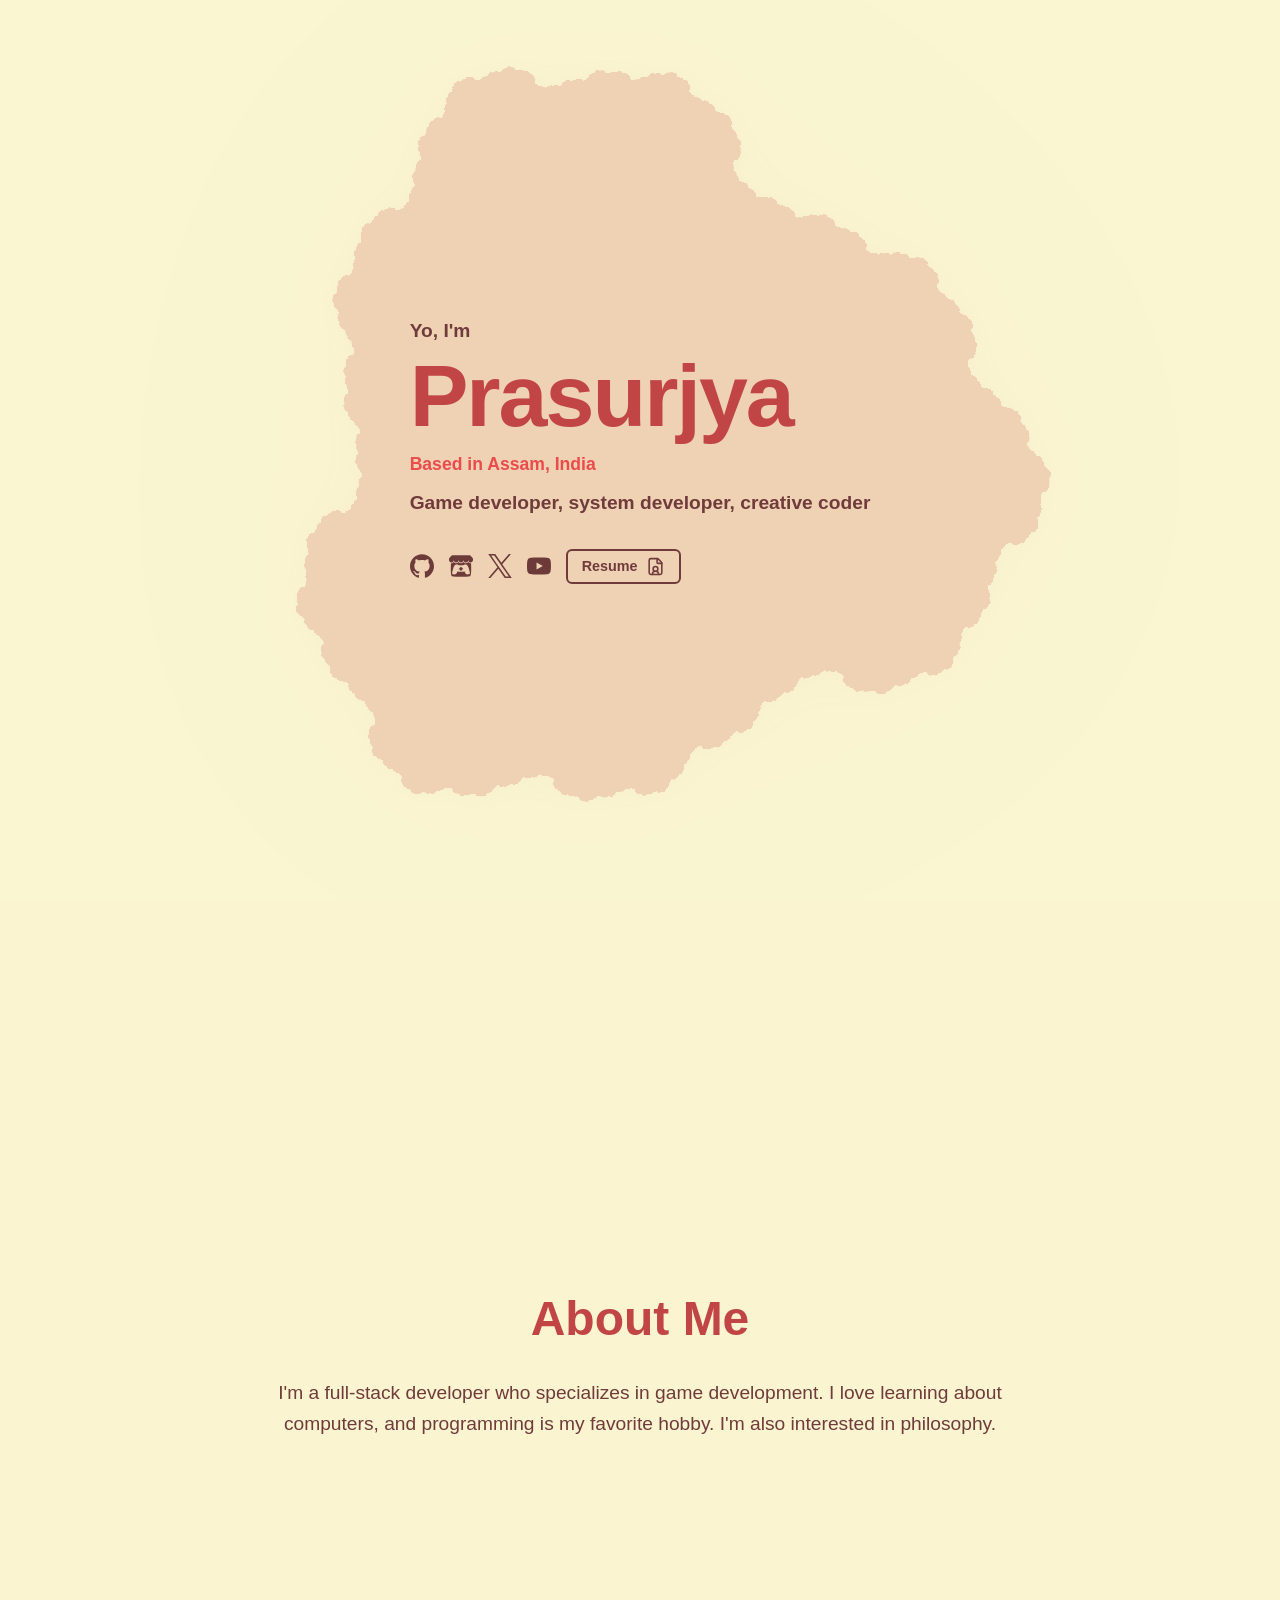
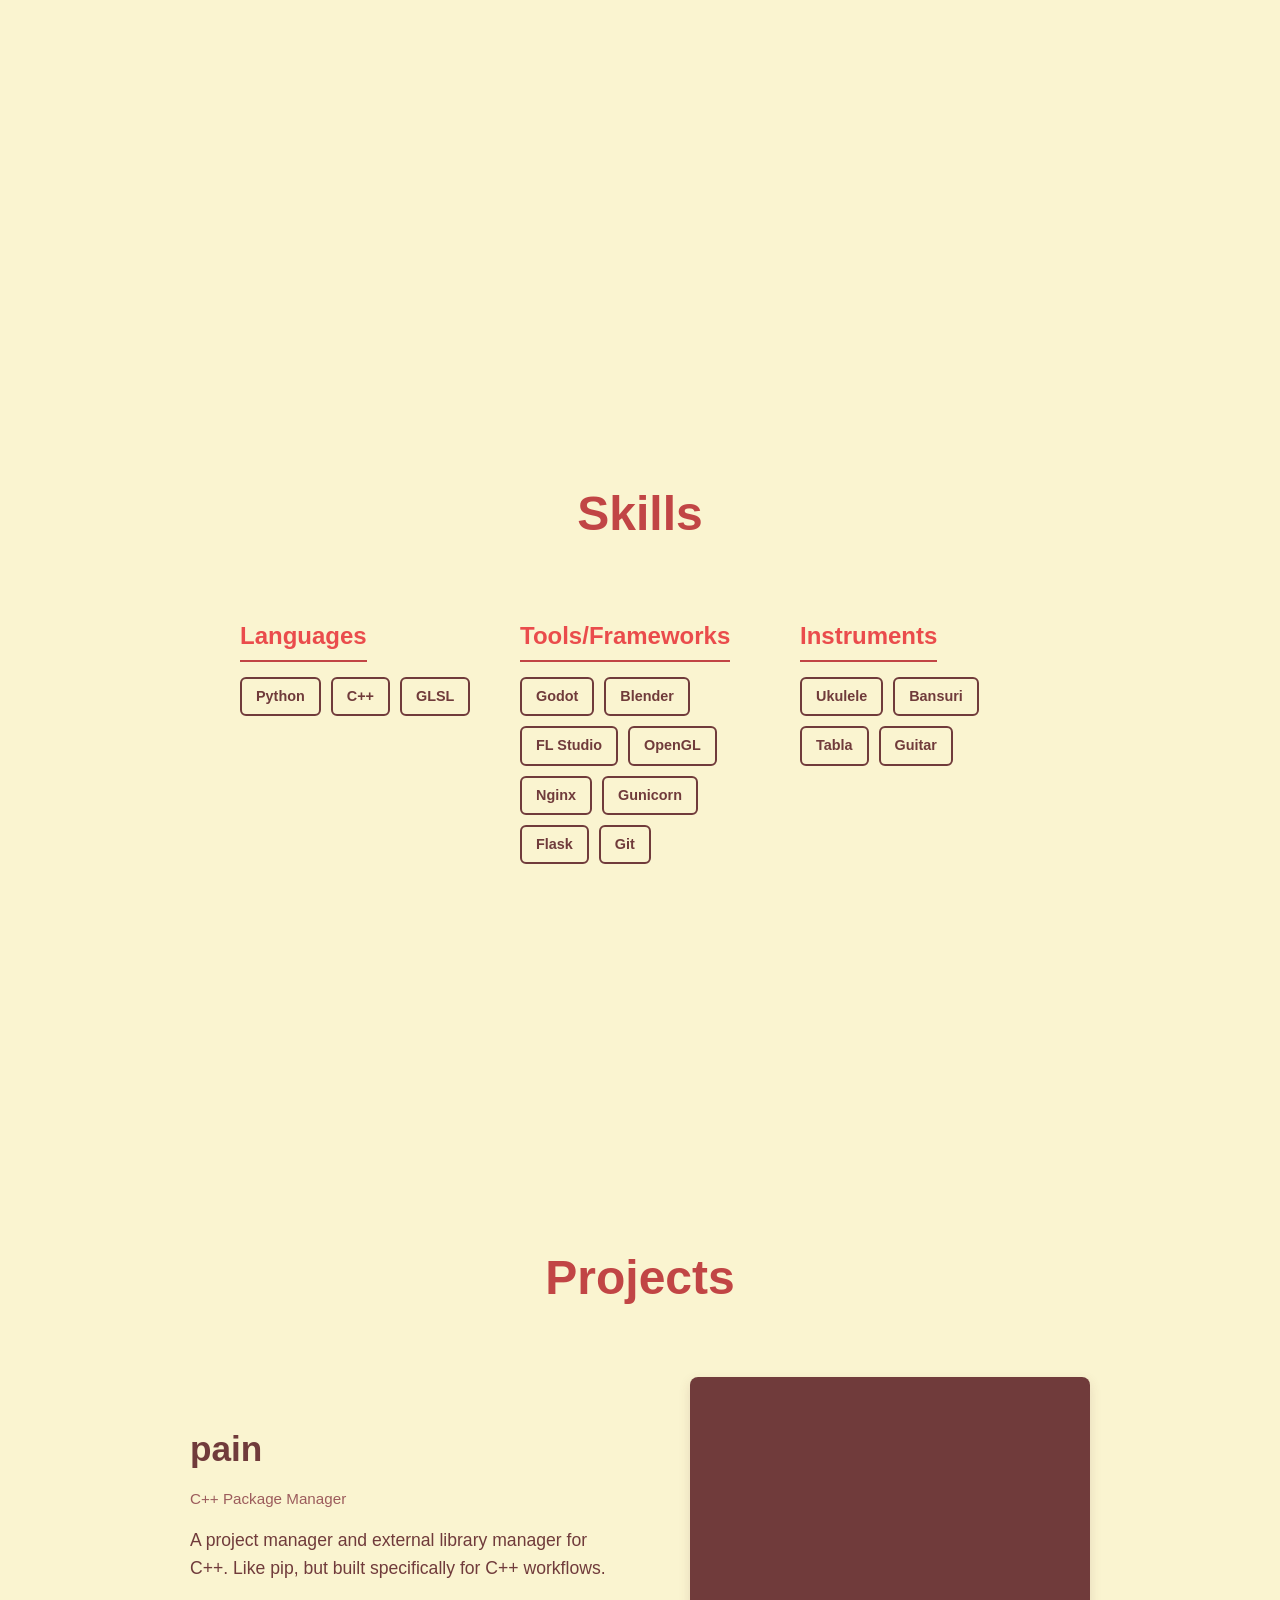
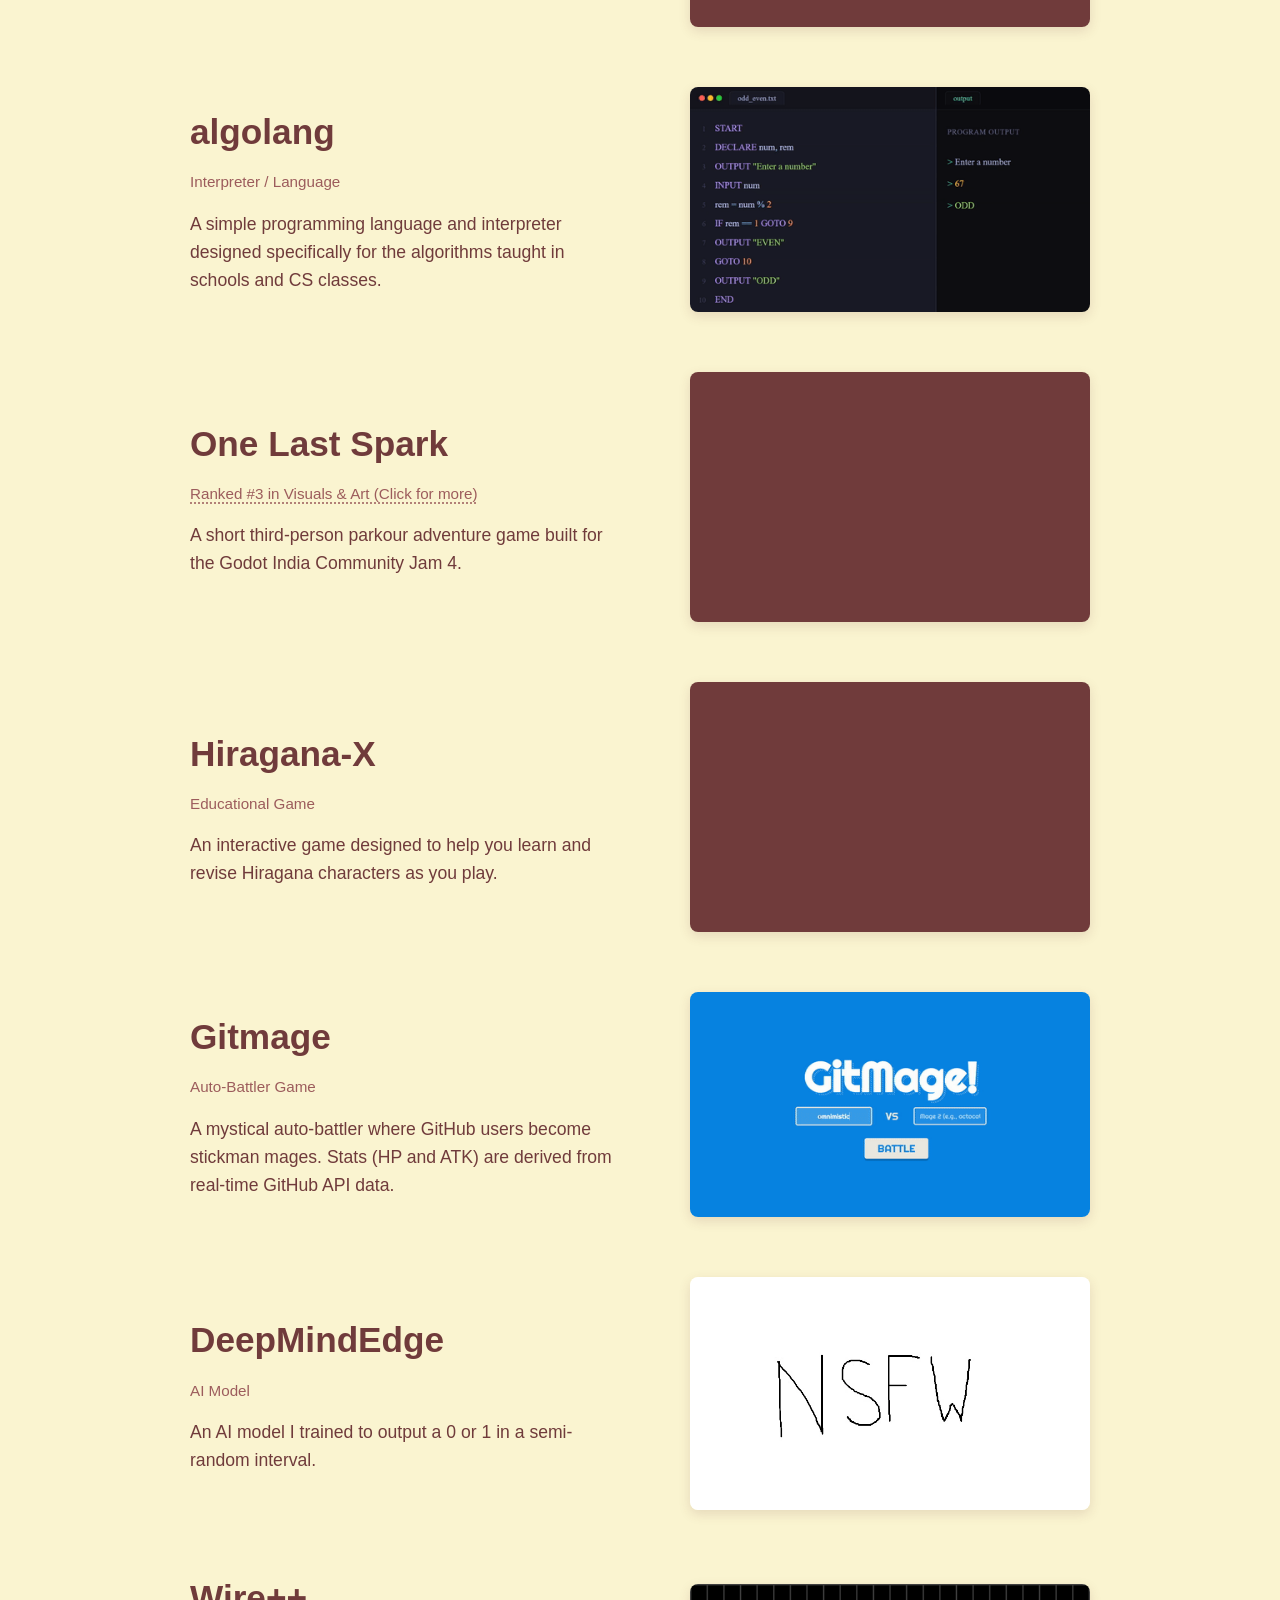
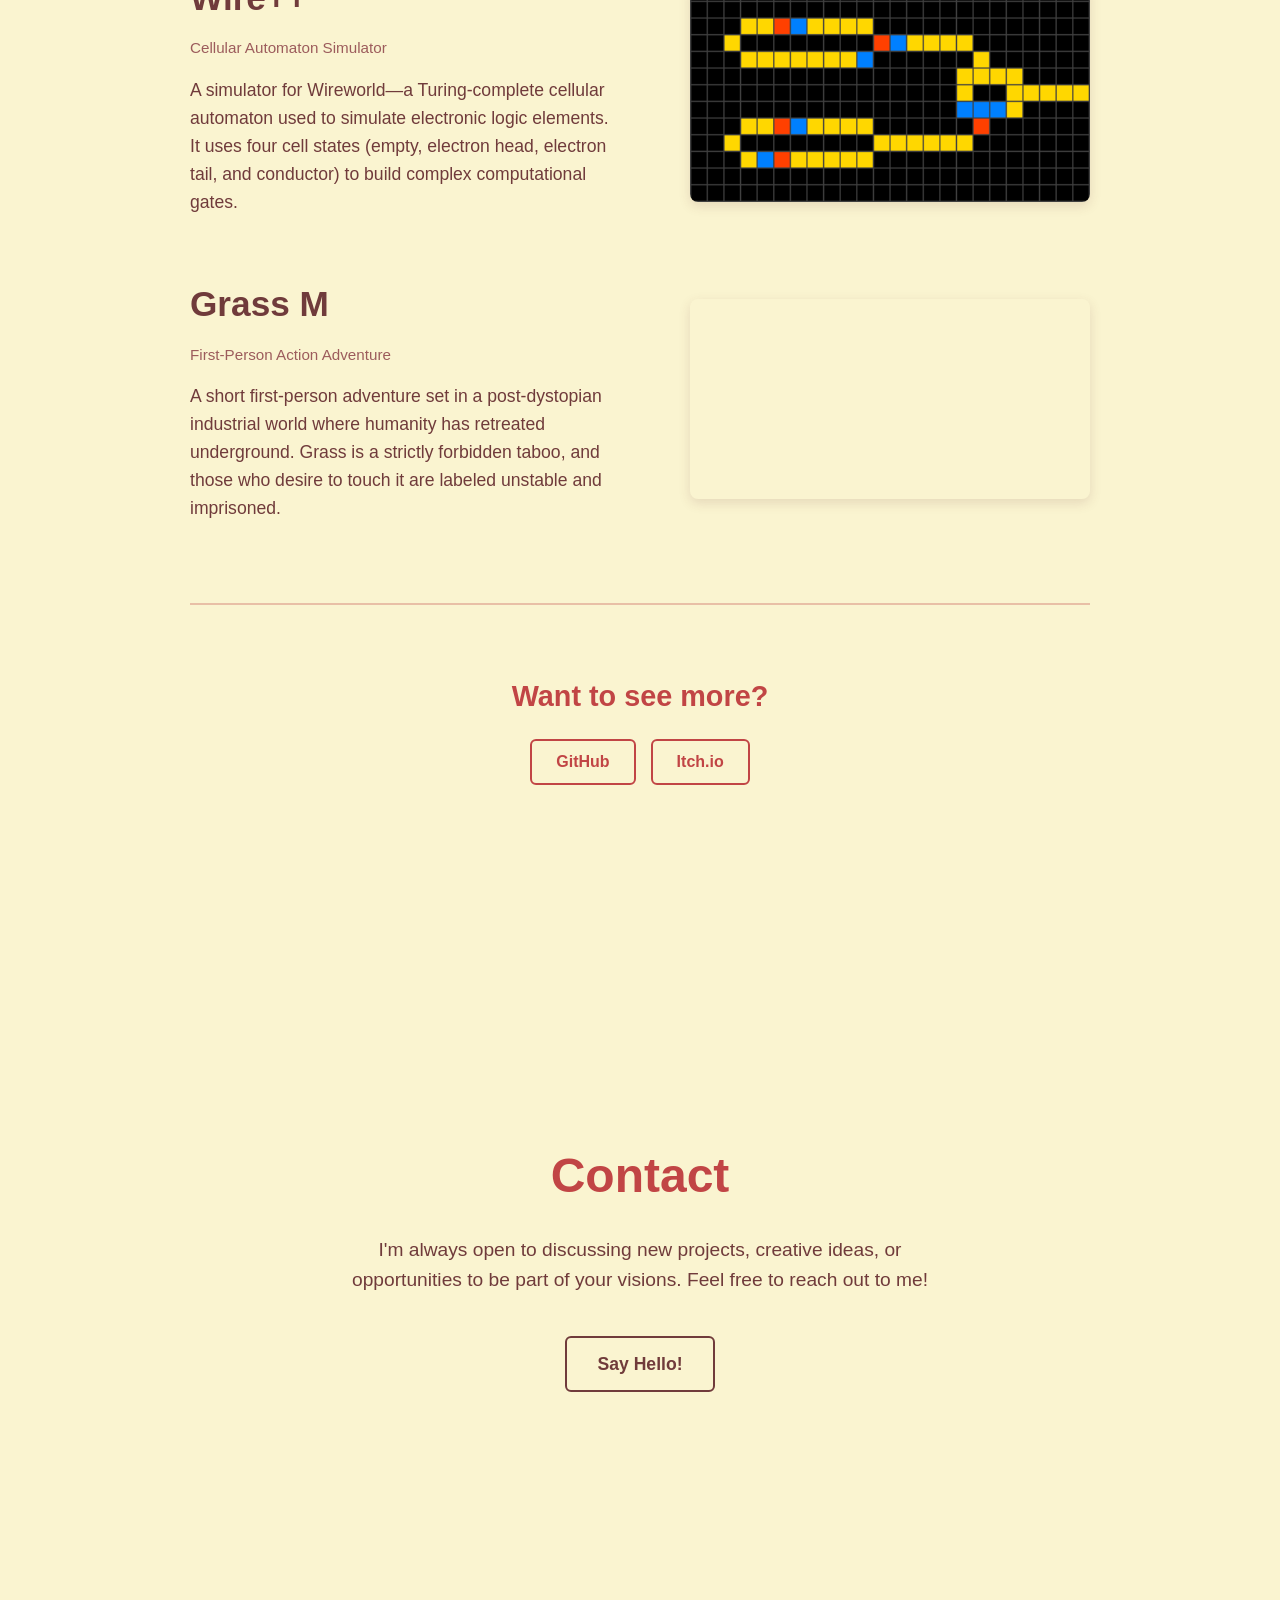
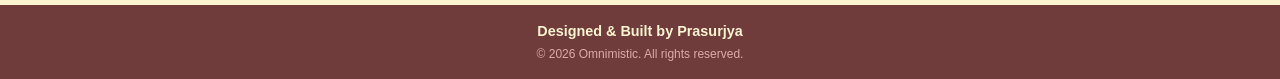
==== index.html @ 26293e4c "improved ui, brownian motion, more projects" ====
<!DOCTYPE html>
<html lang="en">
<head>
    <title>Omnimistic</title>
    <meta charset="UTF-8">
    <meta name="viewport" content="width=device-width, initial-scale=1.0">
    <meta name="description" content="Prasurjya's portfolio.">
    <link rel="icon" type="image/png" href="./assets/icons/favicon.png">
    <link rel="stylesheet" href="styles.css">
    
    <script src="script.js" defer></script>
    <script src="Julia_set.js" defer></script>
    <script src="brownian_motion.js" defer></script>
</head>
<body>
    <canvas id="fractal-canvas"></canvas>
    <canvas id="brownian-canvas"></canvas>

    <nav id="navbar">
        <ul>
            <li><a href="#about">About Me</a></li>
            <li><a href="#skills">Skills</a></li>
            <li><a href="#projects">Projects</a></li>
            <li><a href="#contact">Contact</a></li>
        </ul>
    </nav>

    <div class="hero" id="hero">
        <div class="hero-content">
            <span class="greeting">Yo, I'm</span>
            <h1>Prasurjya</h1>
            <p class="location">Based in Assam, India</p>
            <p class="subtitle">Game developer, system developer, creative coder</p>
            
            <div id="social">
                <a target="_blank" href="https://github.com/omnimistic" class="social-icon-link"><img alt="github profile" src="./assets/icons/github.svg"/></a>
                <a target="_blank" href="https://omnimistic.itch.io" class="social-icon-link"><img alt="itch.io profile" src="./assets/icons/itchdotio.svg"/></a>
                <a target="_blank" href="https://x.com/omnimistic" class="social-icon-link"><img alt="x profile" src="./assets/icons/x.svg"/></a>
                <a target="_blank" href="https://www.youtube.com/@Omnimistic" class="social-icon-link"><img alt="youtube channel" src="./assets/icons/youtube.svg"/></a>
                
                <a target="_blank" href="./assets/Prasurjya_Resume.pdf" class="resume-btn">
                    <span>Resume</span>
                    <span class="resume-icon"></span>
                </a>
            </div>
        </div>
    </div>

    <section id="about">
        <div class="about-content">
            <h2>About Me</h2>
            <p>I'm a full-stack developer who specializes in game development. I love learning about computers, and programming is my favorite hobby. I'm also interested in philosophy.</p>
        </div>
    </section>

    <section id="skills">
        <div class="skills-content">
            <h2>Skills</h2>
            <div class="skills-grid">
                
                <div class="skill-category">
                    <h3>Languages</h3>
                    <ul class="skill-list">
                        <li>Python</li>
                        <li>C++</li>
                        <li>GLSL</li>
                    </ul>
                </div>

                <div class="skill-category">
                    <h3>Tools/Frameworks</h3>
                    <ul class="skill-list">
                        <li>Godot</li>
                        <li>Blender</li>
                        <li>FL Studio</li>
                        <li>OpenGL</li>
                        <li>Nginx</li>
                        <li>Gunicorn</li>
                        <li>Flask</li>
                        <li>Git</li>
                    </ul>
                </div>

                <div class="skill-category">
                    <h3>Instruments</h3>
                    <ul class="skill-list">
                        <li>Ukulele</li>
                        <li>Bansuri</li>
                        <li>Tabla</li>
                        <li>Guitar</li>
                    </ul>
                </div>

            </div>
        </div>
    </section>

    <section id="projects">
        <div class="projects-content">
            <h2>Projects</h2>

            <div class="project-card">
                <div class="project-info">
                    <h3><a href="https://github.com/omnimistic/pain/" target="_blank">pain</a></h3>
                    <p class="project-tag">C++ Package Manager</p>
                    <p class="project-desc">A project manager and external library manager for C++. Like pip, but built specifically for C++ workflows.</p>
                </div>
                <div class="project-image">
                    <a href="https://github.com/omnimistic/pain/" target="_blank">
                        <img src="./assets/projects/pain.gif" alt="pain project thumbnail" onerror="this.src='data:image/svg+xml;charset=UTF-8,%3Csvg xmlns=%22http://www.w3.org/2000/svg%22 width=%22400%22 height=%22250%22 style=%22background:%23703B3B;border-radius:8px;%22%3E%3C/svg%3E'"/>
                    </a>
                </div>
            </div>

            <div class="project-card">
                <div class="project-info">
                    <h3><a href="https://github.com/omnimistic/algo-lang" target="_blank">algolang</a></h3>
                    <p class="project-tag">Interpreter / Language</p>
                    <p class="project-desc">A simple programming language and interpreter designed specifically for the algorithms taught in schools and CS classes.</p>
                </div>
                <div class="project-image">
                    <a href="https://github.com/omnimistic/algo-lang" target="_blank">
                        <img src="./assets/projects/algolang.gif" alt="algolang project thumbnail" onerror="this.src='data:image/svg+xml;charset=UTF-8,%3Csvg xmlns=%22http://www.w3.org/2000/svg%22 width=%22400%22 height=%22250%22 style=%22background:%23703B3B;border-radius:8px;%22%3E%3C/svg%3E'"/>
                    </a>
                </div>
            </div>

            <div class="project-card">
                <div class="project-info">
                    <h3><a href="https://omnimistic.itch.io/one-last-spark" target="_blank">One Last Spark</a></h3>
                    <p class="project-tag interactive-stat" id="spark-stat" data-short="Ranked #3 in Visuals & Art (Click for more)" data-full="Visuals & Art #3 | Audio #4 | Theme #4 | Gameplay #7">Ranked #3 in Visuals & Art (Click for more)</p>
                    <p class="project-desc">A short third-person parkour adventure game built for the Godot India Community Jam 4.</p>
                </div>
                <div class="project-image">
                    <a href="https://omnimistic.itch.io/one-last-spark" target="_blank">
                        <img src="./assets/projects/spark.gif" alt="One Last Spark thumbnail" onerror="this.src='data:image/svg+xml;charset=UTF-8,%3Csvg xmlns=%22http://www.w3.org/2000/svg%22 width=%22400%22 height=%22250%22 style=%22background:%23703B3B;border-radius:8px;%22%3E%3C/svg%3E'"/>
                    </a>
                </div>
            </div>

            <div class="project-card">
                <div class="project-info">
                    <h3><a href="https://omnimistic.itch.io/zarx-hiragana" target="_blank">Hiragana-X</a></h3>
                    <p class="project-tag">Educational Game</p>
                    <p class="project-desc">An interactive game designed to help you learn and revise Hiragana characters as you play.</p>
                </div>
                <div class="project-image">
                    <a href="https://omnimistic.itch.io/zarx-hiragana" target="_blank">
                        <img src="./assets/projects/hiragana-x.gif" alt="Hiragana-X thumbnail" onerror="this.src='data:image/svg+xml;charset=UTF-8,%3Csvg xmlns=%22http://www.w3.org/2000/svg%22 width=%22400%22 height=%22250%22 style=%22background:%23703B3B;border-radius:8px;%22%3E%3C/svg%3E'"/>
                    </a>
                </div>
            </div>

            <div class="project-card">
                <div class="project-info">
                    <h3><a href="https://github.com/omnimistic/gitmage" target="_blank">Gitmage</a></h3>
                    <p class="project-tag">Auto-Battler Game</p>
                    <p class="project-desc">A mystical auto-battler where GitHub users become stickman mages. Stats (HP and ATK) are derived from real-time GitHub API data.</p>
                </div>
                <div class="project-image">
                    <a href="https://github.com/omnimistic/gitmage" target="_blank">
                        <img src="./assets/projects/gitmage.gif" alt="Gitmage thumbnail" onerror="this.src='data:image/svg+xml;charset=UTF-8,%3Csvg xmlns=%22http://www.w3.org/2000/svg%22 width=%22400%22 height=%22250%22 style=%22background:%23703B3B;border-radius:8px;%22%3E%3C/svg%3E'"/>
                    </a>
                </div>
            </div>

            <div class="project-card">
                <div class="project-info">
                    <h3><a href="#" target="_blank">DeepMindEdge</a></h3>
                    <p class="project-tag">AI Model</p>
                    <p class="project-desc">An AI model I trained to output a 0 or 1 in a semi-random interval.</p>
                </div>
                <div class="project-image">
                    <a href="#" target="_blank">
                        <img src="./assets/projects/warn.webp" alt="nsfw warning thumbnail" onerror="this.src='data:image/svg+xml;charset=UTF-8,%3Csvg xmlns=%22http://www.w3.org/2000/svg%22 width=%22400%22 height=%22250%22 style=%22background:%23703B3B;border-radius:8px;%22%3E%3C/svg%3E'"/>
                    </a>
                </div>
            </div>

            <div class="project-card">
                <div class="project-info">
                    <h3><a href="#" target="_blank">Wire++</a></h3>
                    <p class="project-tag">Cellular Automaton Simulator</p>
                    <p class="project-desc">A simulator for Wireworld—a Turing-complete cellular automaton used to simulate electronic logic elements. It uses four cell states (empty, electron head, electron tail, and conductor) to build complex computational gates.</p>
                </div>
                <div class="project-image">
                    <a href="#" target="_blank">
                        <img src="./assets/projects/wirepp.gif" alt="wire++ thumbnail" onerror="this.src='data:image/svg+xml;charset=UTF-8,%3Csvg xmlns=%22http://www.w3.org/2000/svg%22 width=%22400%22 height=%22250%22 style=%22background:%23703B3B;border-radius:8px;%22%3E%3C/svg%3E'"/>
                    </a>
                </div>
            </div>

            <div class="project-card">
                <div class="project-info">
                    <h3><a href="#" target="_blank">Grass M</a></h3>
                    <p class="project-tag">First-Person Action Adventure</p>
                    <p class="project-desc">A short first-person adventure set in a post-dystopian industrial world where humanity has retreated underground. Grass is a strictly forbidden taboo, and those who desire to touch it are labeled unstable and imprisoned.</p>
                </div>
            <div class="project-image">
                <a href="#" target="_blank">
                    <video autoplay loop muted playsinline title="Grass M thumbnail">
                        <source src="./assets/projects/grassm.mp4" type="video/mp4">
                    </video>
                </a>
            </div>
            </div>

            <div class="see-more">
                <h3>Want to see more?</h3>
                <div class="see-more-links">
                    <a href="https://github.com/omnimistic" target="_blank" class="see-more-btn">GitHub</a>
                    <a href="https://omnimistic.itch.io" target="_blank" class="see-more-btn">Itch.io</a>
                </div>
            </div>

        </div>
    </section>

    <section id="contact">
        <div class="contact-content">
            <h2>Contact</h2>
            <p>I'm always open to discussing new projects, creative ideas, or opportunities to be part of your visions. Feel free to reach out to me!</p>
            <a href="mailto:omnimistix@gmail.com" class="contact-btn">Say Hello!</a>
        </div>
    </section>

    <footer>
        <div class="footer-content">
            <p>Designed & Built by Prasurjya</p>
            <p class="copyright">&copy; 2026 Omnimistic. All rights reserved.</p>
        </div>
    </footer>
</body>
</html>
---- styles.css ----
html {
    scroll-behavior: smooth;
    scroll-padding-top: 80px; 
    background-color: #FAF4D0; 
}

body { 
    background-color: transparent; 
    color: #703B3B; 
    font-family: sans-serif; 
    line-height: 1.6;
    margin: 0;
    padding: 0;
}

#fractal-canvas, #brownian-canvas {
    position: fixed;
    top: 0;
    left: 0;
    width: 100vw;
    height: 100vh;
    z-index: 1;
    pointer-events: none;
    transition: opacity 0.6s ease-in-out, filter 0.6s ease-in-out, transform 0.6s ease-in-out;
}

.hero, section, footer {
    position: relative;
    z-index: 2;
}

#fractal-canvas {
    opacity: 1;
    filter: blur(0px);
    transform: scale(1);
}

#brownian-canvas {
    opacity: 0;
    filter: blur(20px);
    transform: scale(0.8);
}

body.show-fluid #fractal-canvas {
    opacity: 0;
    filter: blur(20px);
    transform: scale(1.2); 
}

body.show-fluid #brownian-canvas {
    opacity: 1;
    filter: blur(0px);
    transform: scale(1); 
}

nav { 
    position: fixed;
    top: 0;
    left: 0;
    width: 100%;
    background-color: rgba(250, 244, 208, 0.95);
    backdrop-filter: blur(12px);
    z-index: 1000;
    padding: 20px 40px;
    box-sizing: border-box;
    opacity: 0;
    pointer-events: none;
    transition: opacity 0.4s ease, transform 0.4s ease, background-color 0.6s ease;
    transform: translateY(-20px);
}

body.show-fluid nav {
    background-color: rgba(250, 244, 208, 0.1); 
}

nav.visible {
    opacity: 1;
    pointer-events: auto;
    transform: translateY(0);
}

nav ul { 
    list-style: none; 
    padding: 0; 
    margin: 0;
    display: flex; 
    justify-content: flex-end;
    gap: 20px; 
    border-bottom: 2px solid #C14545;
    padding-bottom: 10px;
    transition: border-color 0.6s ease;
}

body.show-fluid nav ul {
    border-bottom: 2px solid #FAF4D0;
}

nav a { 
    text-decoration: none; 
    color: #C14545; 
    font-weight: bold;
    text-transform: uppercase;
    font-size: 0.9rem;
    transition: color 0.6s ease;
}

nav a:hover {
    color: #EA4C4C;
}

body.show-fluid nav a {
    color: #FAF4D0;
}

body.show-fluid nav a:hover {
    color: #FFFFFF;
}

.hero {
    min-height: 100vh;
    display: flex;
    justify-content: center; 
    align-items: center;
    padding: 40px;
    box-sizing: border-box;
}

.hero-content {
    display: flex;
    flex-direction: column;
    align-items: flex-start;
    text-align: left;
    gap: 5px;
}

.greeting {
    color: #703B3B;
    font-size: 1.2rem;
    font-weight: bold;
    margin: 0;
}

.hero-content h1 { 
    color: #C14545; 
    font-size: 5.5rem; 
    letter-spacing: -2px;
    line-height: 1; 
    margin: 0;
}

.location {
    color: #EA4C4C;
    font-size: 1.1rem;
    font-weight: bold;
    margin: 0;
    margin-top: 5px;
}

.subtitle { 
    color: #703B3B; 
    font-size: 1.2rem; 
    font-weight: bold;
    margin: 0;
    margin-top: 5px;
}

#social {
    display: flex;
    justify-content: flex-start;
    align-items: center;
    gap: 15px;
    margin-top: 25px;
    flex-wrap: wrap;
}

.social-icon-link {
    display: flex;
    align-items: center;
    justify-content: center;
}

#social img {
    width: 1.5rem;
    height: 1.5rem;
    transition: transform 0.2s ease;
    filter: brightness(0) saturate(100%) invert(24%) sepia(23%) saturate(1072%) hue-rotate(314deg) brightness(97%) contrast(89%);
}

#social .social-icon-link:hover img {
    transform: scale(1.15);
}

.resume-btn {
    display: flex;
    align-items: center;
    justify-content: center;
    gap: 8px;
    background-color: transparent;
    border: 2px solid #703B3B;
    color: #703B3B;
    text-decoration: none;
    font-weight: bold;
    padding: 4px 14px;
    border-radius: 6px;
    font-size: 0.9rem;
    transition: all 0.2s ease;
}

.resume-icon {
    width: 1.2rem;
    height: 1.2rem;
    background-color: #703B3B; 
    -webkit-mask: url('./assets/icons/file-user.svg') no-repeat center / contain;
    mask: url('./assets/icons/file-user.svg') no-repeat center / contain;
    transition: background-color 0.2s ease;
}

.resume-btn:hover {
    background-color: #703B3B;
    color: #FAF4D0;
    transform: translateY(-2px);
}

.resume-btn:hover .resume-icon {
    background-color: #FAF4D0; 
}

#about {
    min-height: 100vh;
    padding: 100px 40px;
    display: flex;
    justify-content: center;
    align-items: center;
    box-sizing: border-box;
}

.about-content {
    max-width: 800px;
}

.about-content h2 {
    color: #C14545;
    font-size: 3rem;
    margin-bottom: 20px;
    text-align: center;
}

.about-content p {
    color: #703B3B;
    font-size: 1.2rem;
    text-align: center;
}

#skills {
    min-height: 100vh;
    padding: 100px 40px;
    display: flex;
    justify-content: center;
    align-items: center;
    box-sizing: border-box;
}

.skills-content {
    max-width: 800px;
    width: 100%;
}

.skills-content h2 {
    color: #C14545;
    font-size: 3rem;
    margin-bottom: 40px;
    text-align: center;
}

.skills-grid {
    display: grid;
    grid-template-columns: repeat(auto-fit, minmax(200px, 1fr));
    gap: 40px;
}

.skill-category h3 {
    color: #EA4C4C;
    font-size: 1.5rem;
    margin-bottom: 15px;
    border-bottom: 2px solid #C14545;
    padding-bottom: 5px;
    display: inline-block;
}

.skill-list {
    list-style: none;
    padding: 0;
    margin: 0;
    display: flex;
    flex-wrap: wrap;
    gap: 10px;
}

.skill-list li {
    background-color: transparent;
    border: 2px solid #703B3B;
    color: #703B3B;
    padding: 6px 14px;
    border-radius: 6px;
    font-size: 0.9rem;
    font-weight: bold;
    transition: all 0.2s ease;
}

.skill-list li:hover {
    background-color: #703B3B;
    color: #FAF4D0;
    transform: translateY(-2px);
}

#projects {
    min-height: 100vh;
    padding: 100px 40px;
    display: flex;
    justify-content: center;
    box-sizing: border-box;
}

.projects-content {
    max-width: 900px;
    width: 100%;
}

.projects-content h2 {
    color: #C14545;
    font-size: 3rem;
    margin-bottom: 60px;
    text-align: center;
    transition: color 0.6s ease, text-shadow 0.6s ease;
}

body.show-fluid .projects-content h2 {
    color: #FAF4D0;
    text-shadow: 0 2px 6px rgba(0,0,0,0.4);
}

.project-card {
    display: flex;
    align-items: center;
    justify-content: space-between;
    gap: 40px;
    margin-bottom: 60px;
}

.project-info {
    flex: 1;
    max-width: 50%;
}

.project-info h3 {
    font-size: 2.2rem;
    margin: 0 0 10px 0;
}

.project-info h3 a {
    color: #703B3B;
    text-decoration: none;
    transition: color 0.6s ease, text-shadow 0.6s ease;
}

.project-info h3 a:hover {
    color: #C14545;
}

body.show-fluid .project-info h3 a {
    color: #FAF4D0;
    text-shadow: 0 2px 4px rgba(0,0,0,0.5);
}

body.show-fluid .project-info h3 a:hover {
    color: #FFFFFF;
}

.project-tag {
    color: #9c5c5c;
    font-size: 0.95rem;
    margin: 0 0 15px 0;
    transition: color 0.6s ease, text-shadow 0.6s ease;
}

body.show-fluid .project-tag {
    color: #FFFFFF;
    text-shadow: 0 1px 3px rgba(0,0,0,0.6);
}

.interactive-stat {
    cursor: pointer;
    text-decoration: underline;
    text-decoration-style: dotted;
    text-underline-offset: 4px;
    transition: color 0.6s ease, text-shadow 0.6s ease;
}

.interactive-stat:hover {
    color: #C14545;
}

body.show-fluid .interactive-stat {
    color: #FFFFFF;
    text-shadow: 0 1px 3px rgba(0,0,0,0.6);
}

body.show-fluid .interactive-stat:hover {
    color: #FAF4D0;
}

.project-desc {
    color: #703B3B;
    font-size: 1.1rem;
    line-height: 1.6;
    margin: 0;
    transition: color 0.6s ease, text-shadow 0.6s ease;
}

body.show-fluid .project-desc {
    color: #FAF4D0;
    text-shadow: 0 1px 4px rgba(0,0,0,0.5);
}

.project-image {
    flex: 1;
    display: flex;
    justify-content: flex-end;
}

/* Updated this section to apply styles to both img and video */
.project-image img,
.project-image video {
    max-width: 100%;
    width: 400px;
    height: auto;
    border-radius: 8px;
    box-shadow: 0 4px 12px rgba(112, 59, 59, 0.15);
    transition: transform 0.2s ease, box-shadow 0.2s ease;
    display: block; /* Removes any weird spacing beneath videos */
}

.project-image img:hover,
.project-image video:hover {
    transform: translateY(-4px);
    box-shadow: 0 8px 16px rgba(112, 59, 59, 0.25);
}

.see-more {
    text-align: center;
    margin-top: 80px;
    padding-top: 40px;
    border-top: 2px solid rgba(193, 69, 69, 0.3);
    transition: border-color 0.6s ease;
}

body.show-fluid .see-more {
    border-top: 2px solid rgba(250, 244, 208, 0.4);
}

.see-more h3 {
    color: #C14545;
    font-size: 1.8rem;
    margin-bottom: 20px;
    transition: color 0.6s ease, text-shadow 0.6s ease;
}

body.show-fluid .see-more h3 {
    color: #FAF4D0;
    text-shadow: 0 2px 4px rgba(0,0,0,0.4);
}

.see-more-links {
    display: flex;
    justify-content: center;
    gap: 15px;
}

.see-more-btn {
    display: inline-block;
    background-color: transparent;
    border: 2px solid #C14545;
    color: #C14545;
    text-decoration: none;
    font-weight: bold;
    padding: 8px 24px;
    border-radius: 6px;
    font-size: 1rem;
    transition: all 0.6s ease;
}

.see-more-btn:hover {
    background-color: #C14545;
    color: #FAF4D0;
    transform: translateY(-2px);
}

body.show-fluid .see-more-btn {
    color: #FFFFFF;
    border-color: #FFFFFF;
    text-shadow: 0 1px 3px rgba(0,0,0,0.4);
    box-shadow: 0 2px 4px rgba(0,0,0,0.2);
}

body.show-fluid .see-more-btn:hover {
    background-color: #FFFFFF;
    color: #703B3B;
    text-shadow: none;
}

#contact {
    min-height: 80vh;
    padding: 100px 40px;
    display: flex;
    justify-content: center;
    align-items: center;
    box-sizing: border-box;
}

.contact-content {
    max-width: 600px;
    text-align: center;
}

.contact-content h2 {
    color: #C14545;
    font-size: 3rem;
    margin-bottom: 20px;
    transition: color 0.6s ease, text-shadow 0.6s ease;
}

body.show-fluid .contact-content h2 {
    color: #FAF4D0;
    text-shadow: 0 2px 4px rgba(0,0,0,0.5);
}

.contact-content p {
    color: #703B3B;
    font-size: 1.2rem;
    margin-bottom: 40px;
    transition: color 0.6s ease, text-shadow 0.6s ease;
}

body.show-fluid .contact-content p {
    color: #FAF4D0;
    text-shadow: 0 1px 3px rgba(0,0,0,0.5);
}

.contact-btn {
    display: inline-block;
    background-color: transparent;
    border: 2px solid #703B3B;
    color: #703B3B;
    text-decoration: none;
    font-weight: bold;
    padding: 12px 30px;
    border-radius: 6px;
    font-size: 1.1rem;
    transition: all 0.6s ease;
}

.contact-btn:hover {
    background-color: #703B3B;
    color: #FAF4D0;
    transform: translateY(-2px);
}

body.show-fluid .contact-btn {
    color: #FFFFFF;
    border-color: #FFFFFF;
    text-shadow: 0 1px 3px rgba(0,0,0,0.4);
    box-shadow: 0 2px 4px rgba(0,0,0,0.2);
}

body.show-fluid .contact-btn:hover {
    background-color: #FFFFFF;
    color: #703B3B;
    text-shadow: none;
}

footer {
    background-color: #703B3B;
    color: #FAF4D0;
    text-align: center;
    padding: 15px 20px;
    transition: background-color 0.6s ease, color 0.6s ease;
}

body.show-fluid footer {
    background-color: transparent;
}

.footer-content p {
    margin: 0;
    font-size: 0.9rem;
    font-weight: bold;
}

.footer-content .copyright {
    font-size: 0.75rem;
    font-weight: normal;
    margin-top: 2px;
    color: #E0A9A9; 
    transition: color 0.6s ease, text-shadow 0.6s ease;
}

body.show-fluid .footer-content .copyright {
    color: #FAF4D0;
    text-shadow: 0 1px 2px rgba(0,0,0,0.5);
}

@media (max-width: 768px) {
    .project-card {
        flex-direction: column;
        text-align: center;
    }
    
    .project-info {
        max-width: 100%;
    }
    
    .project-image {
        justify-content: center;
    }
}
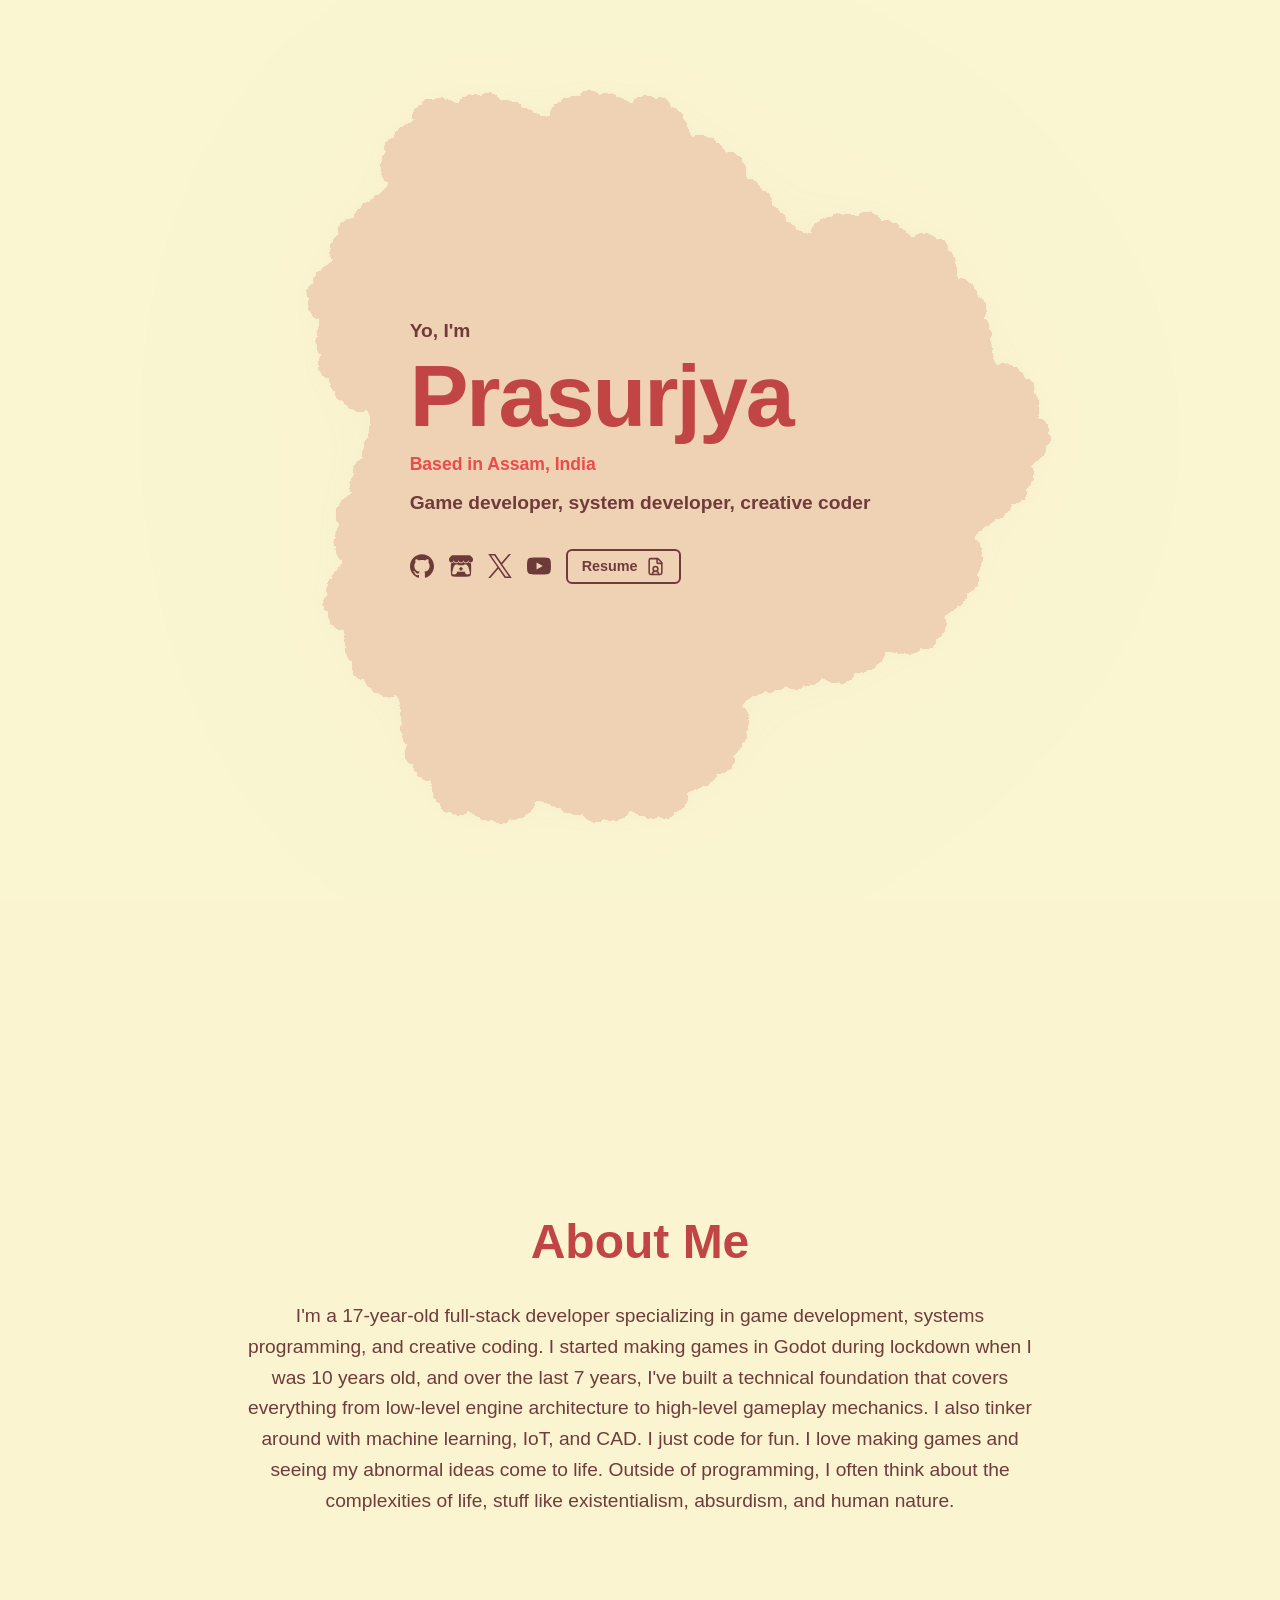
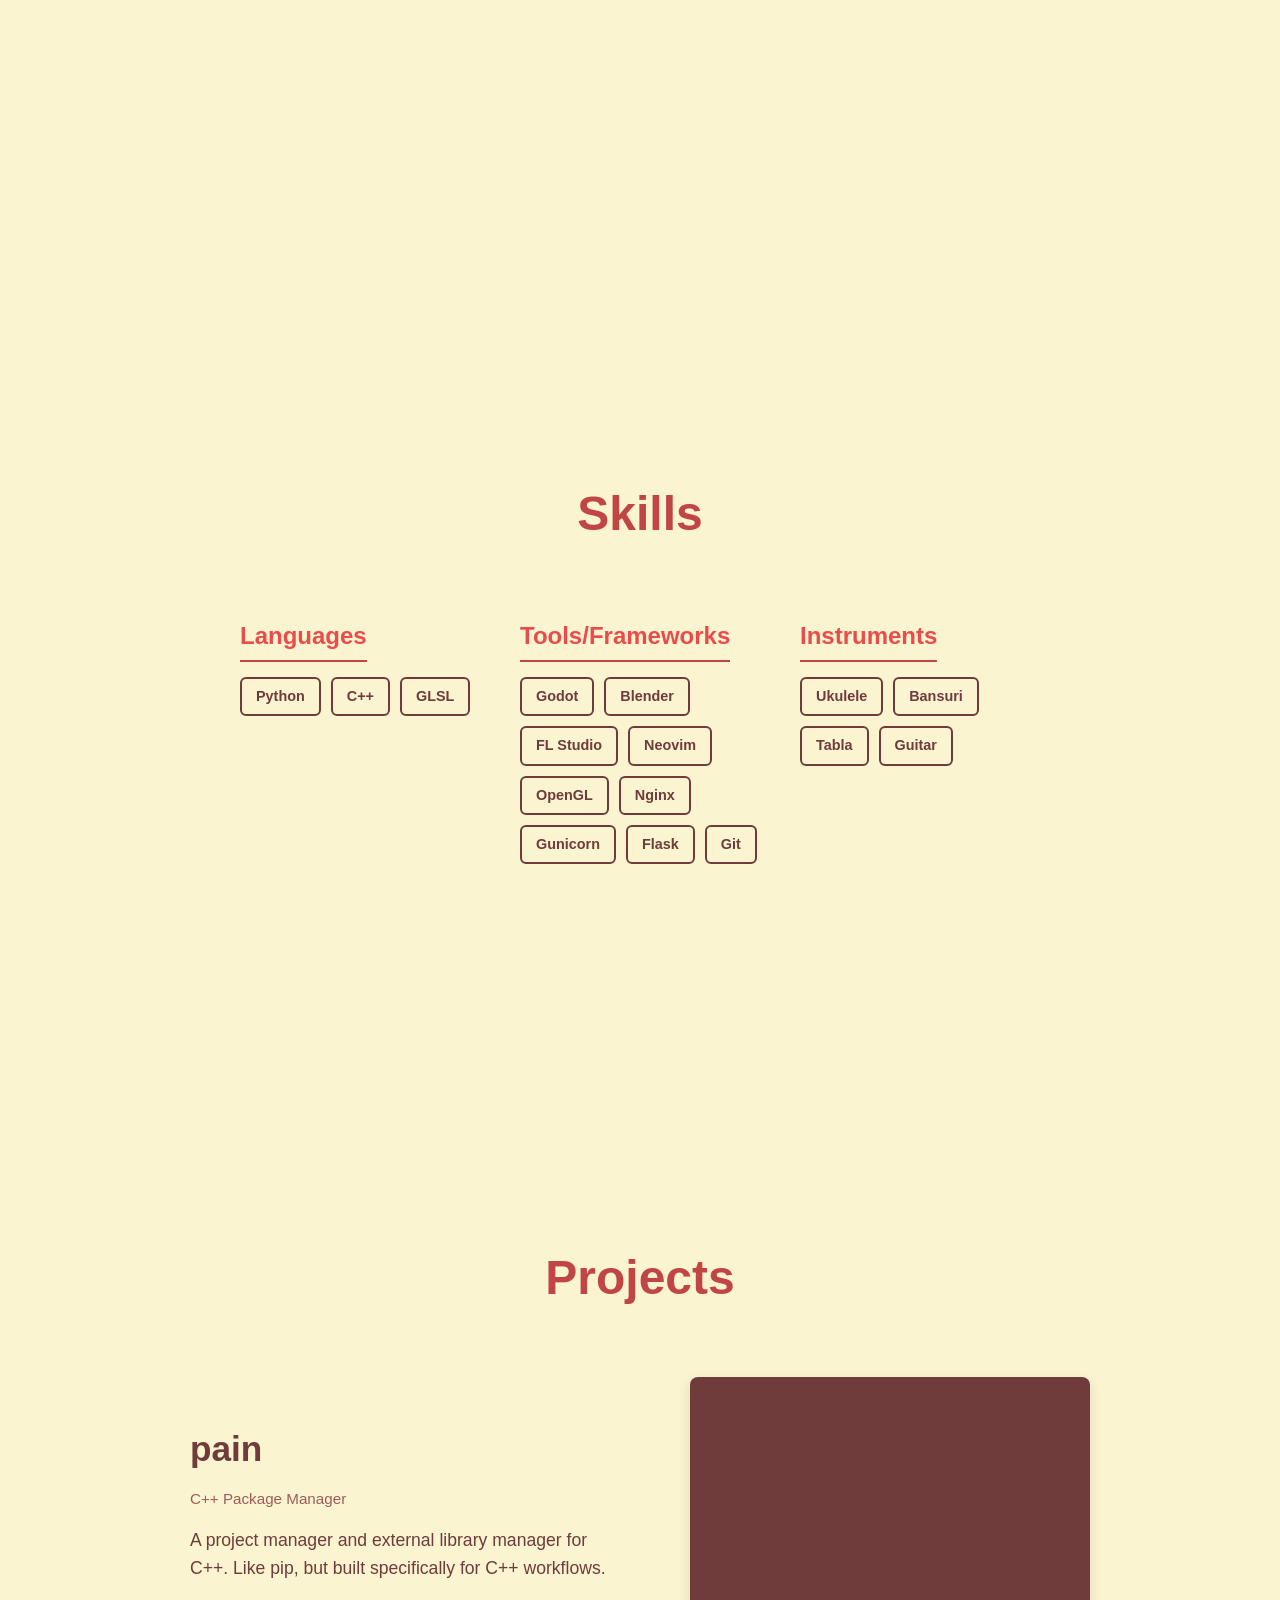
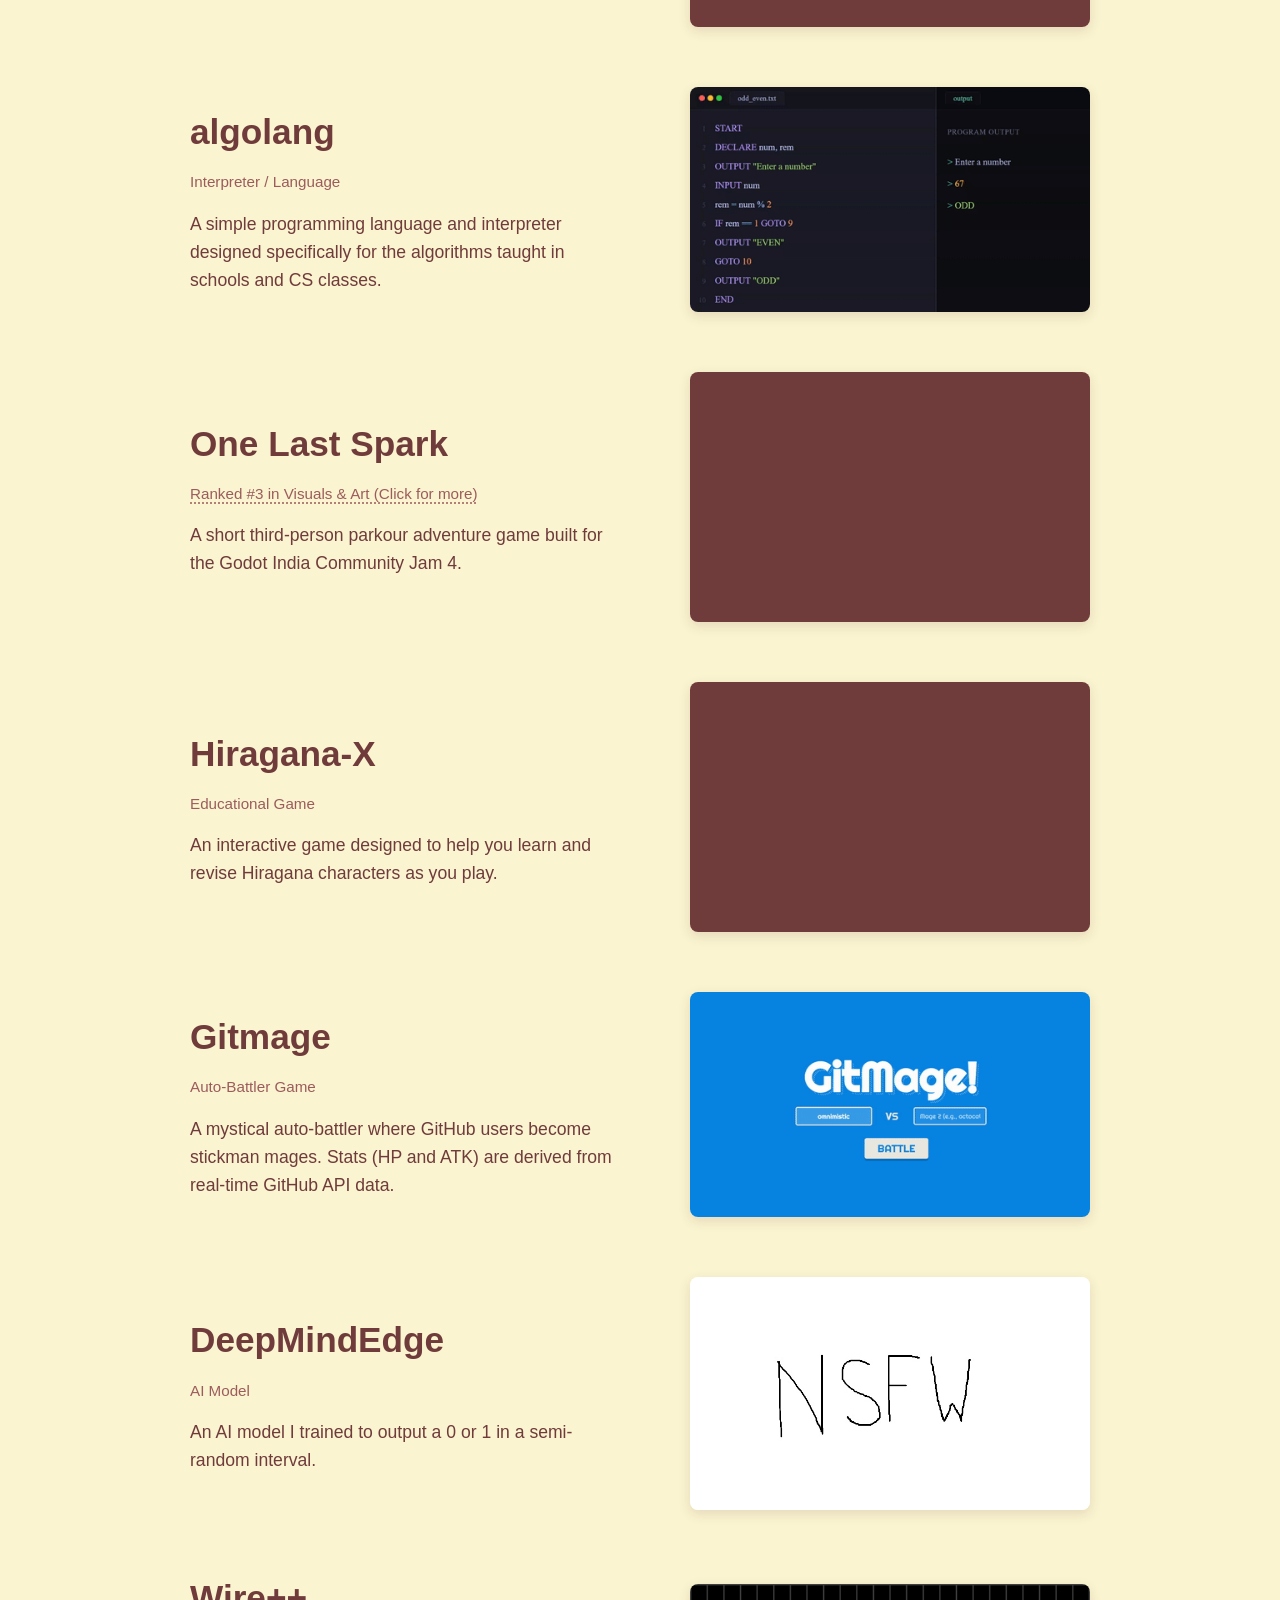
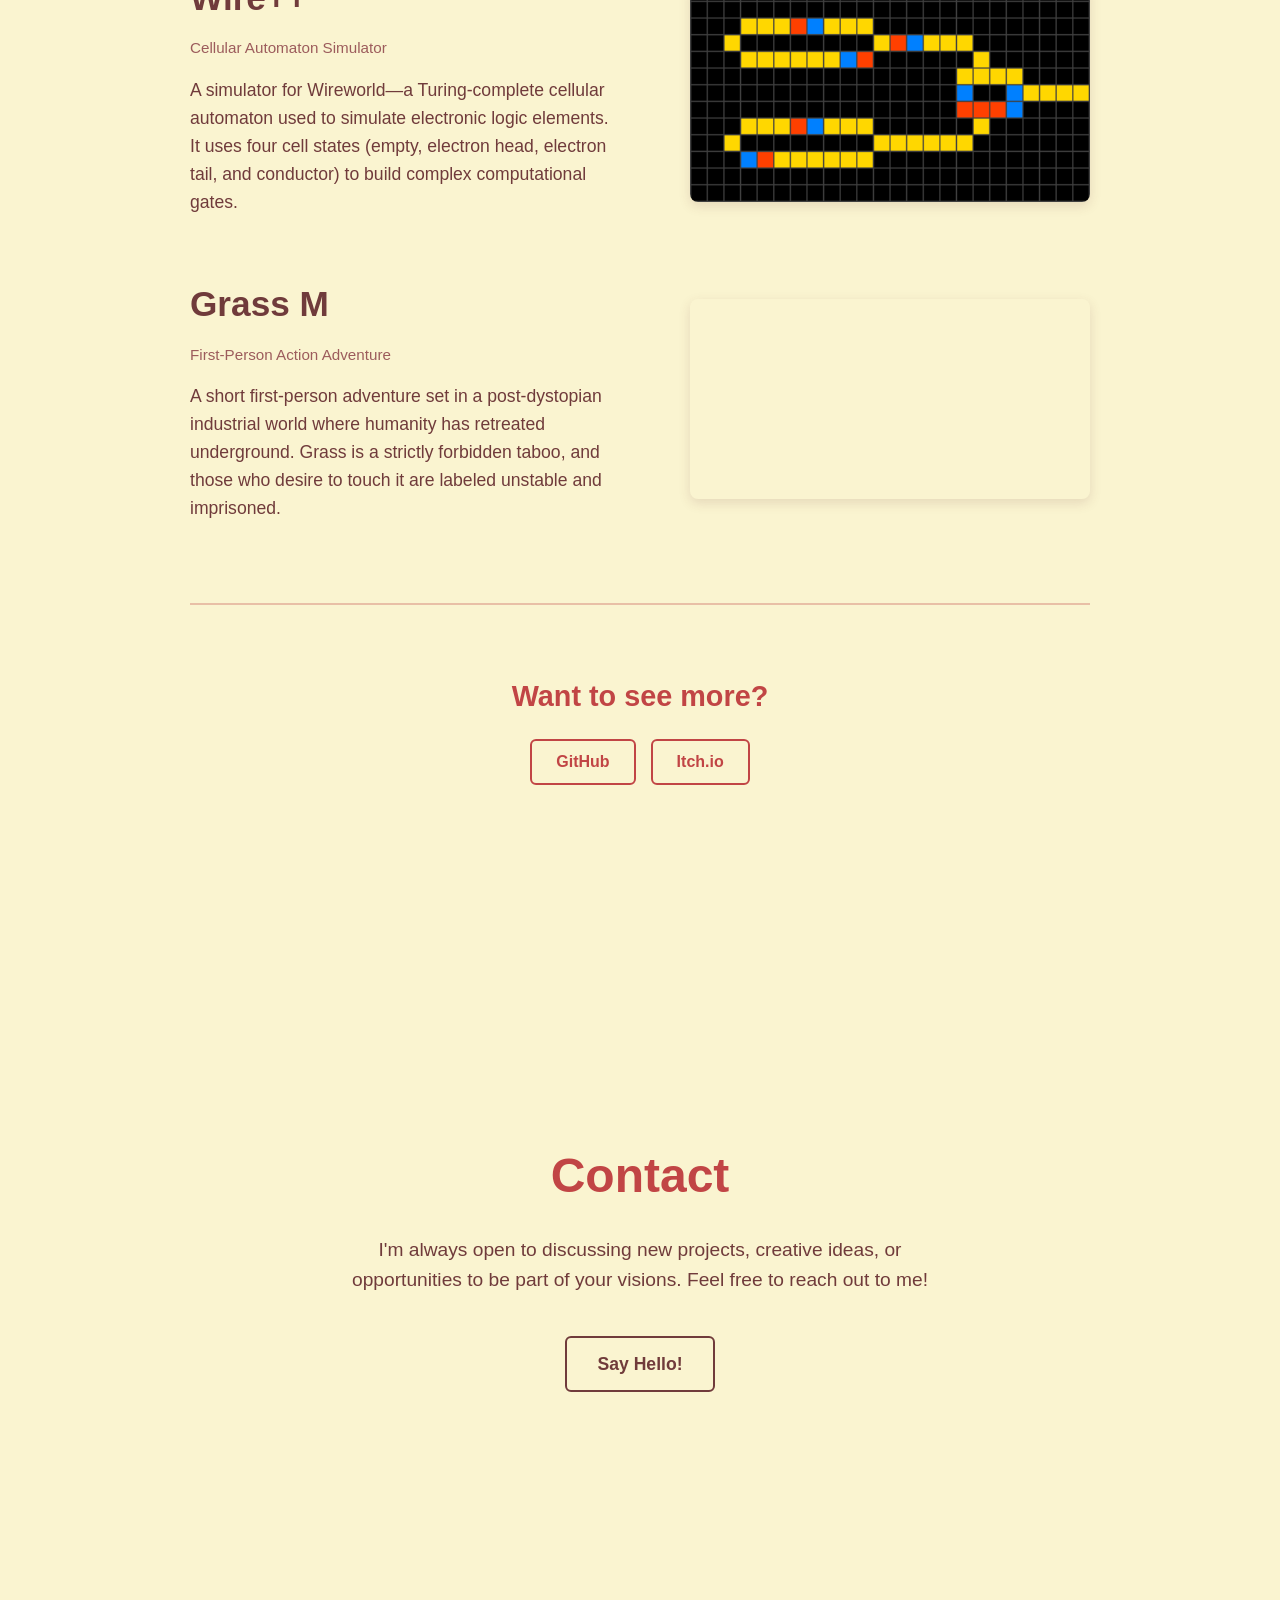
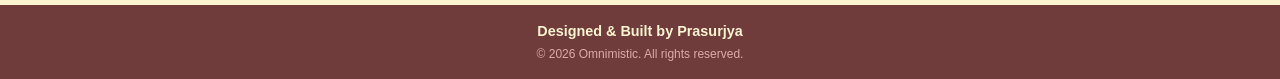
==== commit b1896ca0: "about me done" ====
--- a/index.html
+++ b/index.html
@@ -49,7 +49,7 @@
     <section id="about">
         <div class="about-content">
             <h2>About Me</h2>
-            <p>I'm a full-stack developer who specializes in game development. I love learning about computers, and programming is my favorite hobby. I'm also interested in philosophy.</p>
+            <p>I'm a 17-year-old full-stack developer specializing in game development, systems programming, and creative coding. I started making games in Godot during lockdown when I was 10 years old, and over the last 7 years, I've built a technical foundation that covers everything from low-level engine architecture to high-level gameplay mechanics. I also tinker around with machine learning, IoT, and CAD. I just code for fun. I love making games and seeing my abnormal ideas come to life. Outside of programming, I often think about the complexities of life, stuff like existentialism, absurdism, and human nature.</p>
         </div>
     </section>
 
@@ -73,6 +73,7 @@
                         <li>Godot</li>
                         <li>Blender</li>
                         <li>FL Studio</li>
+                        <li>Neovim</li>
                         <li>OpenGL</li>
                         <li>Nginx</li>
                         <li>Gunicorn</li>
--- a/styles.css
+++ b/styles.css
@@ -102,6 +102,7 @@
     text-transform: uppercase;
     font-size: 0.9rem;
     transition: color 0.6s ease;
+    white-space: nowrap;
 }
 
 nav a:hover {
@@ -428,7 +429,6 @@
     justify-content: flex-end;
 }
 
-/* Updated this section to apply styles to both img and video */
 .project-image img,
 .project-image video {
     max-width: 100%;
@@ -437,7 +437,7 @@
     border-radius: 8px;
     box-shadow: 0 4px 12px rgba(112, 59, 59, 0.15);
     transition: transform 0.2s ease, box-shadow 0.2s ease;
-    display: block; /* Removes any weird spacing beneath videos */
+    display: block; 
 }
 
 .project-image img:hover,
@@ -609,10 +609,37 @@
     text-shadow: 0 1px 2px rgba(0,0,0,0.5);
 }
 
+/* --- MOBILE RESPONSIVENESS --- */
 @media (max-width: 768px) {
+    nav {
+        padding: 15px 20px;
+    }
+    
+    nav ul {
+        gap: 12px;
+        justify-content: center;
+    }
+    
+    nav a {
+        font-size: 0.75rem;
+    }
+
+    .hero {
+        padding: 40px 20px;
+    }
+    
+    .hero-content h1 {
+        font-size: 3.8rem;
+    }
+    
+    #about, #skills, #projects, #contact {
+        padding: 80px 20px;
+    }
+
     .project-card {
         flex-direction: column;
         text-align: center;
+        gap: 20px;
     }
     
     .project-info {
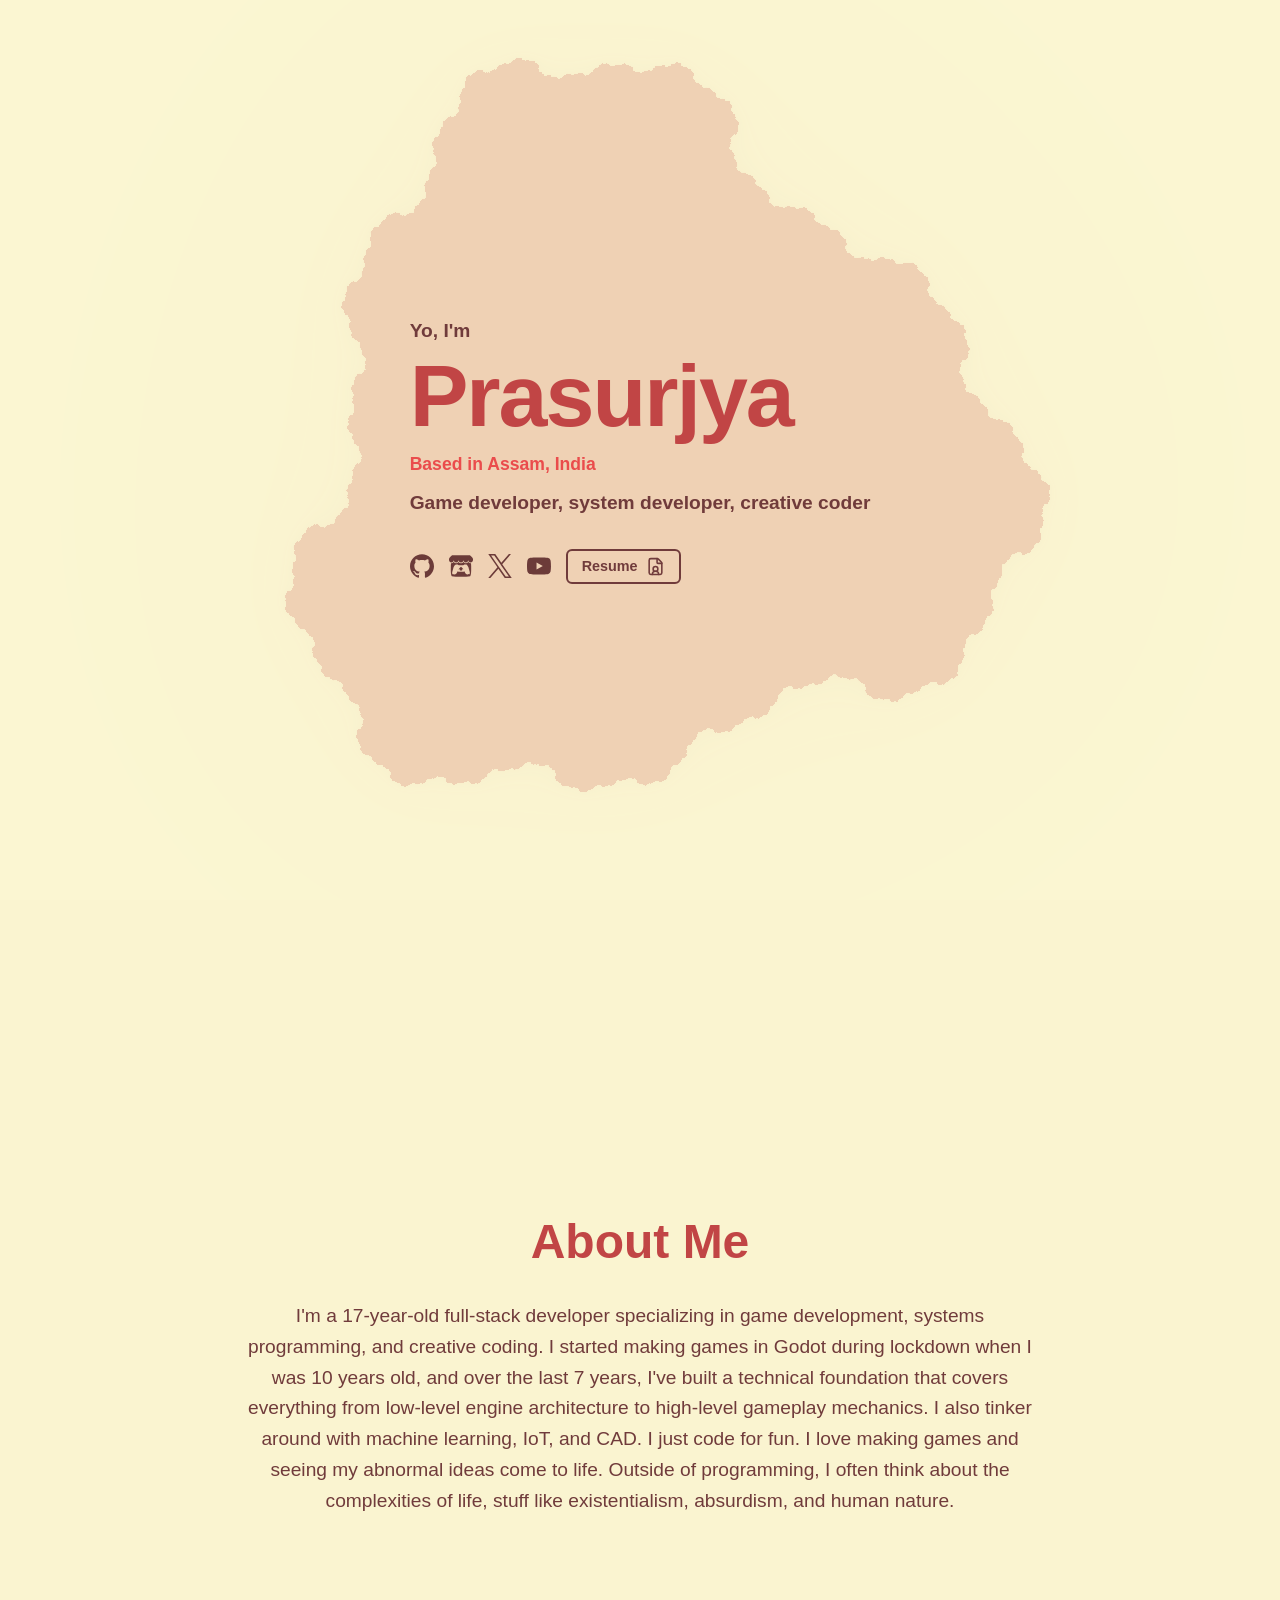
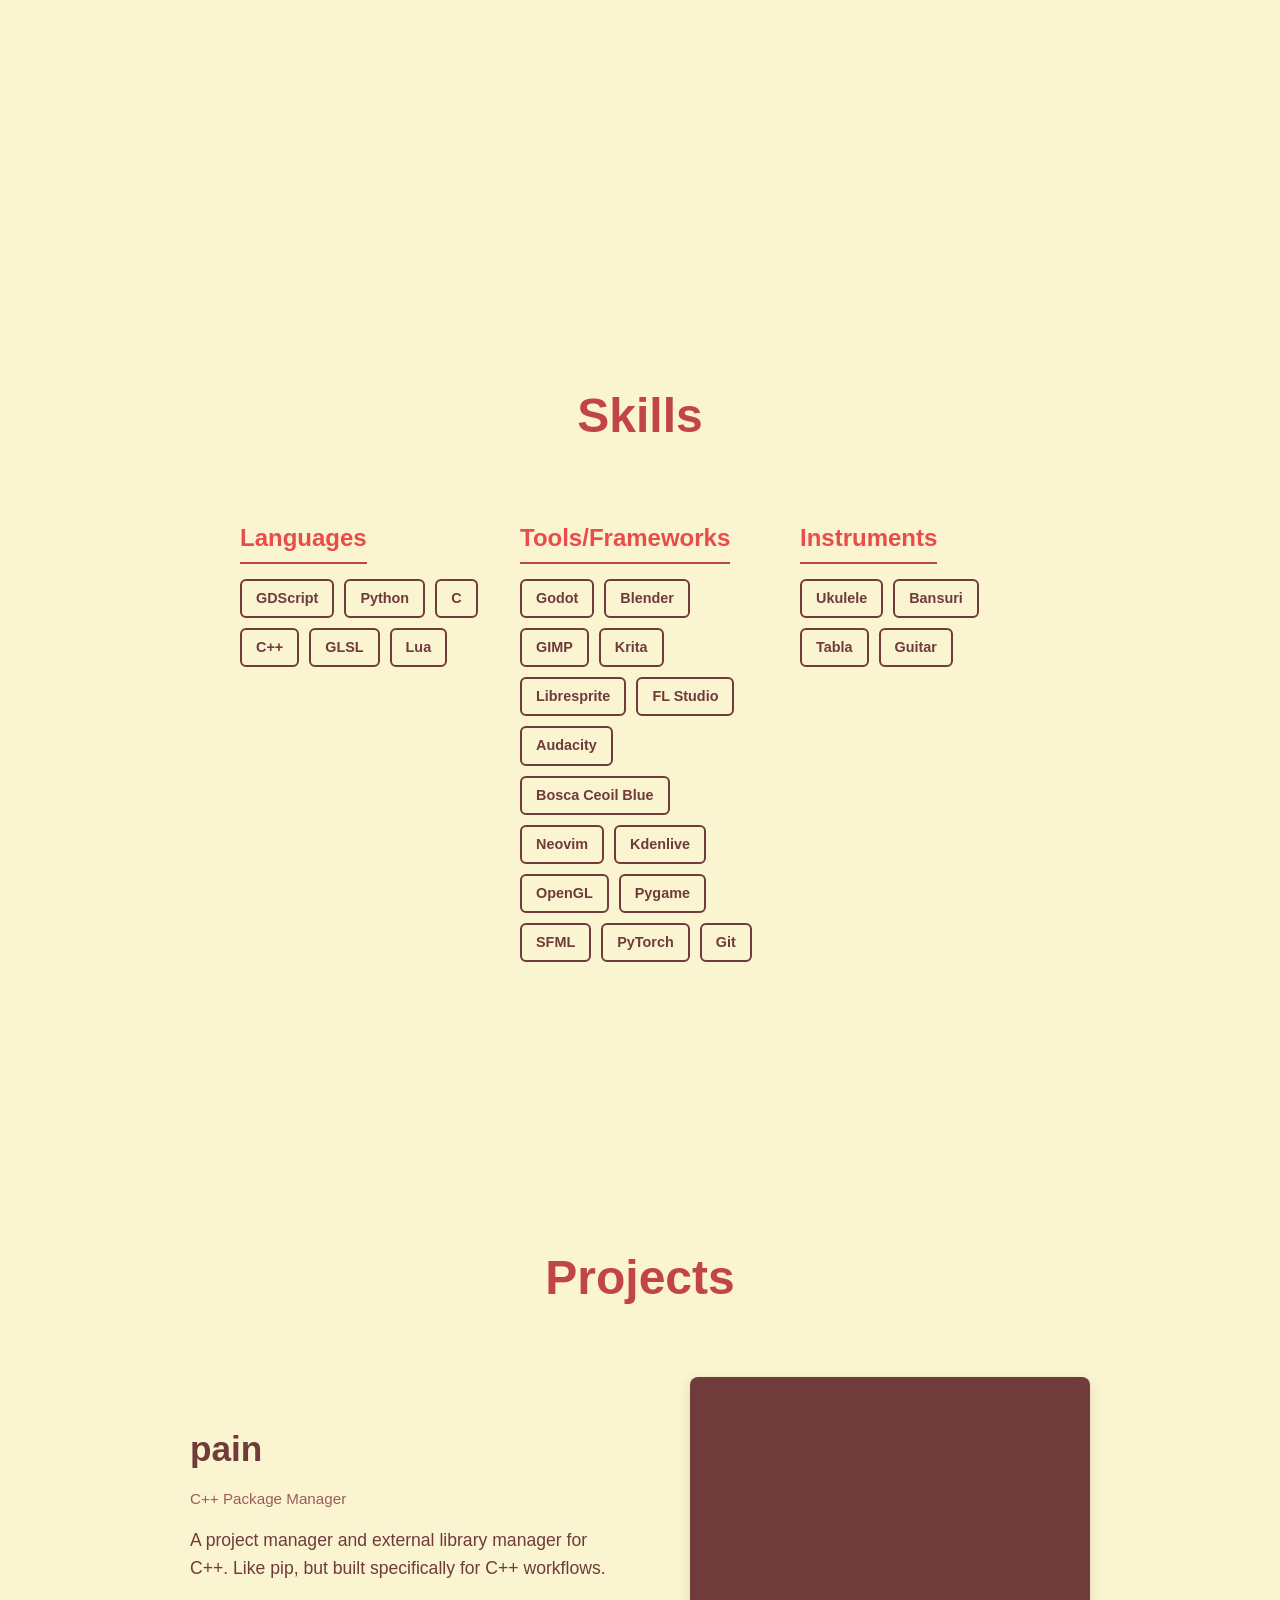
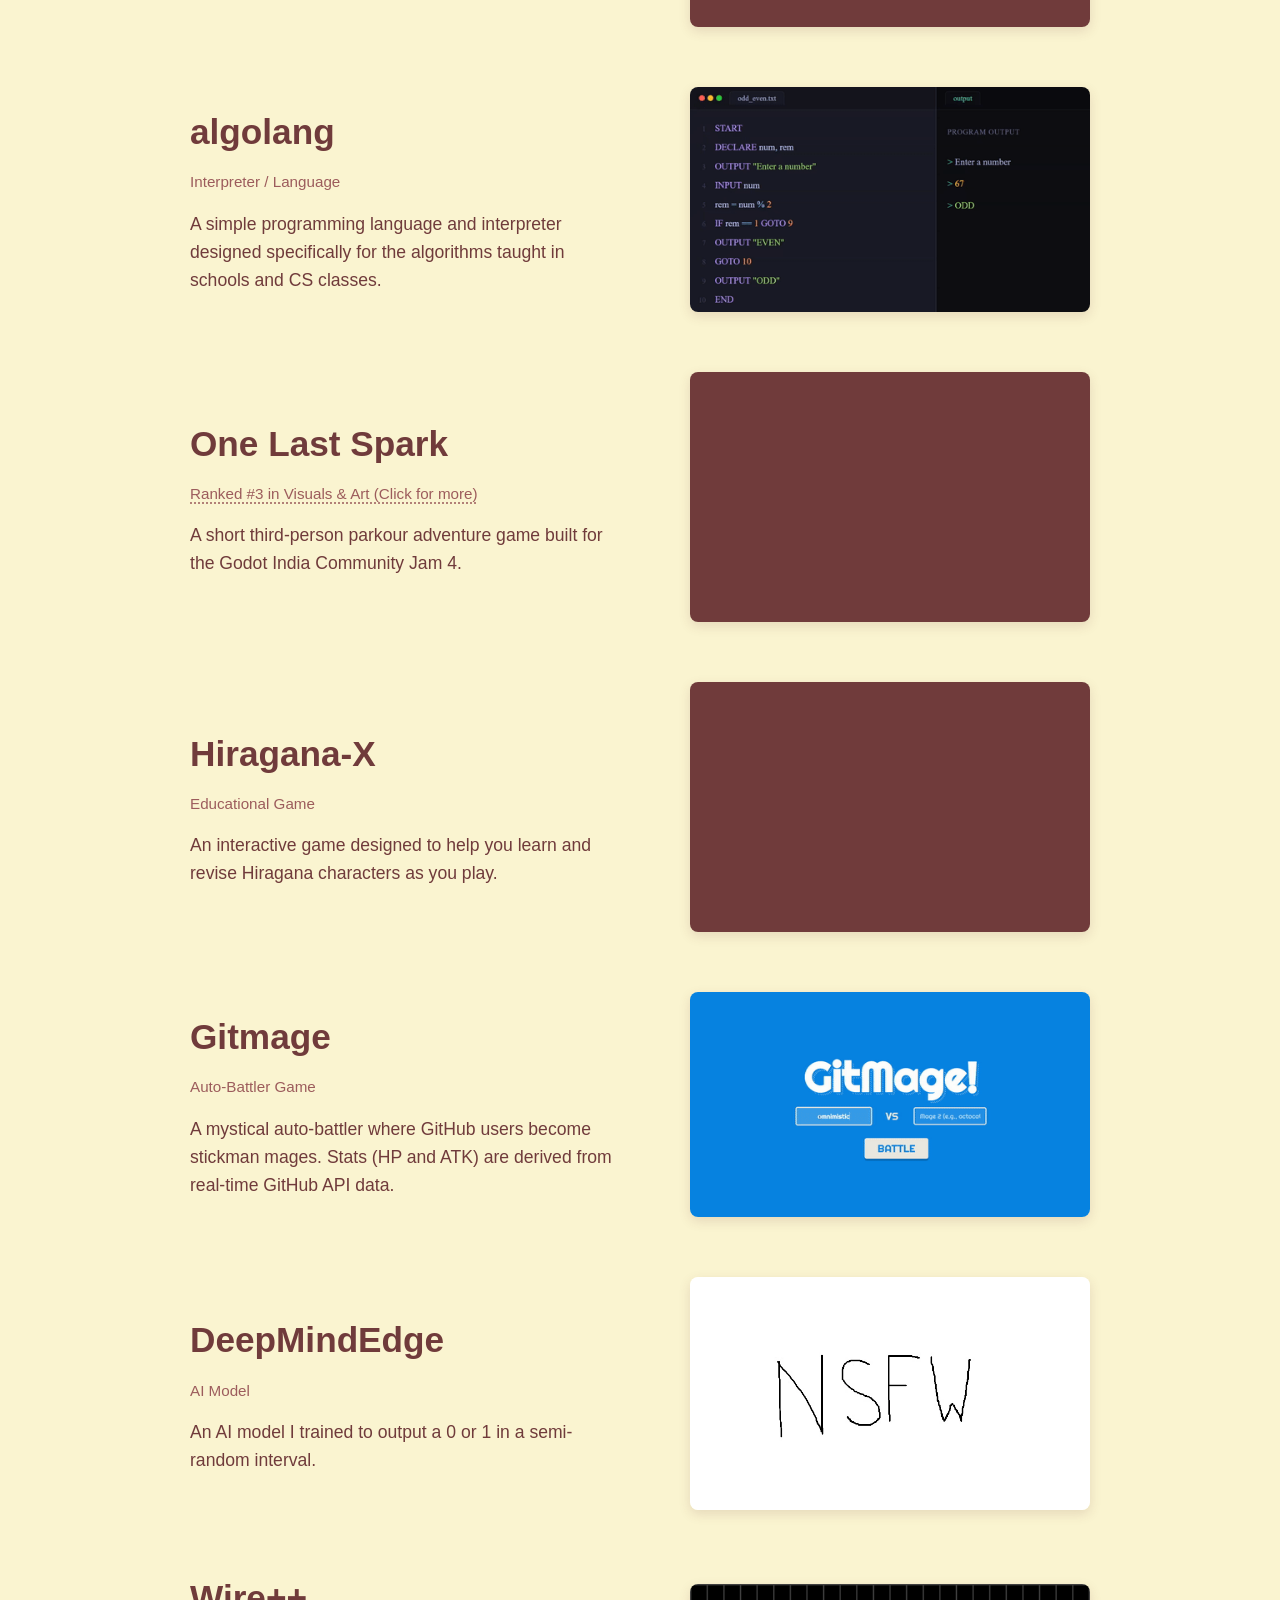
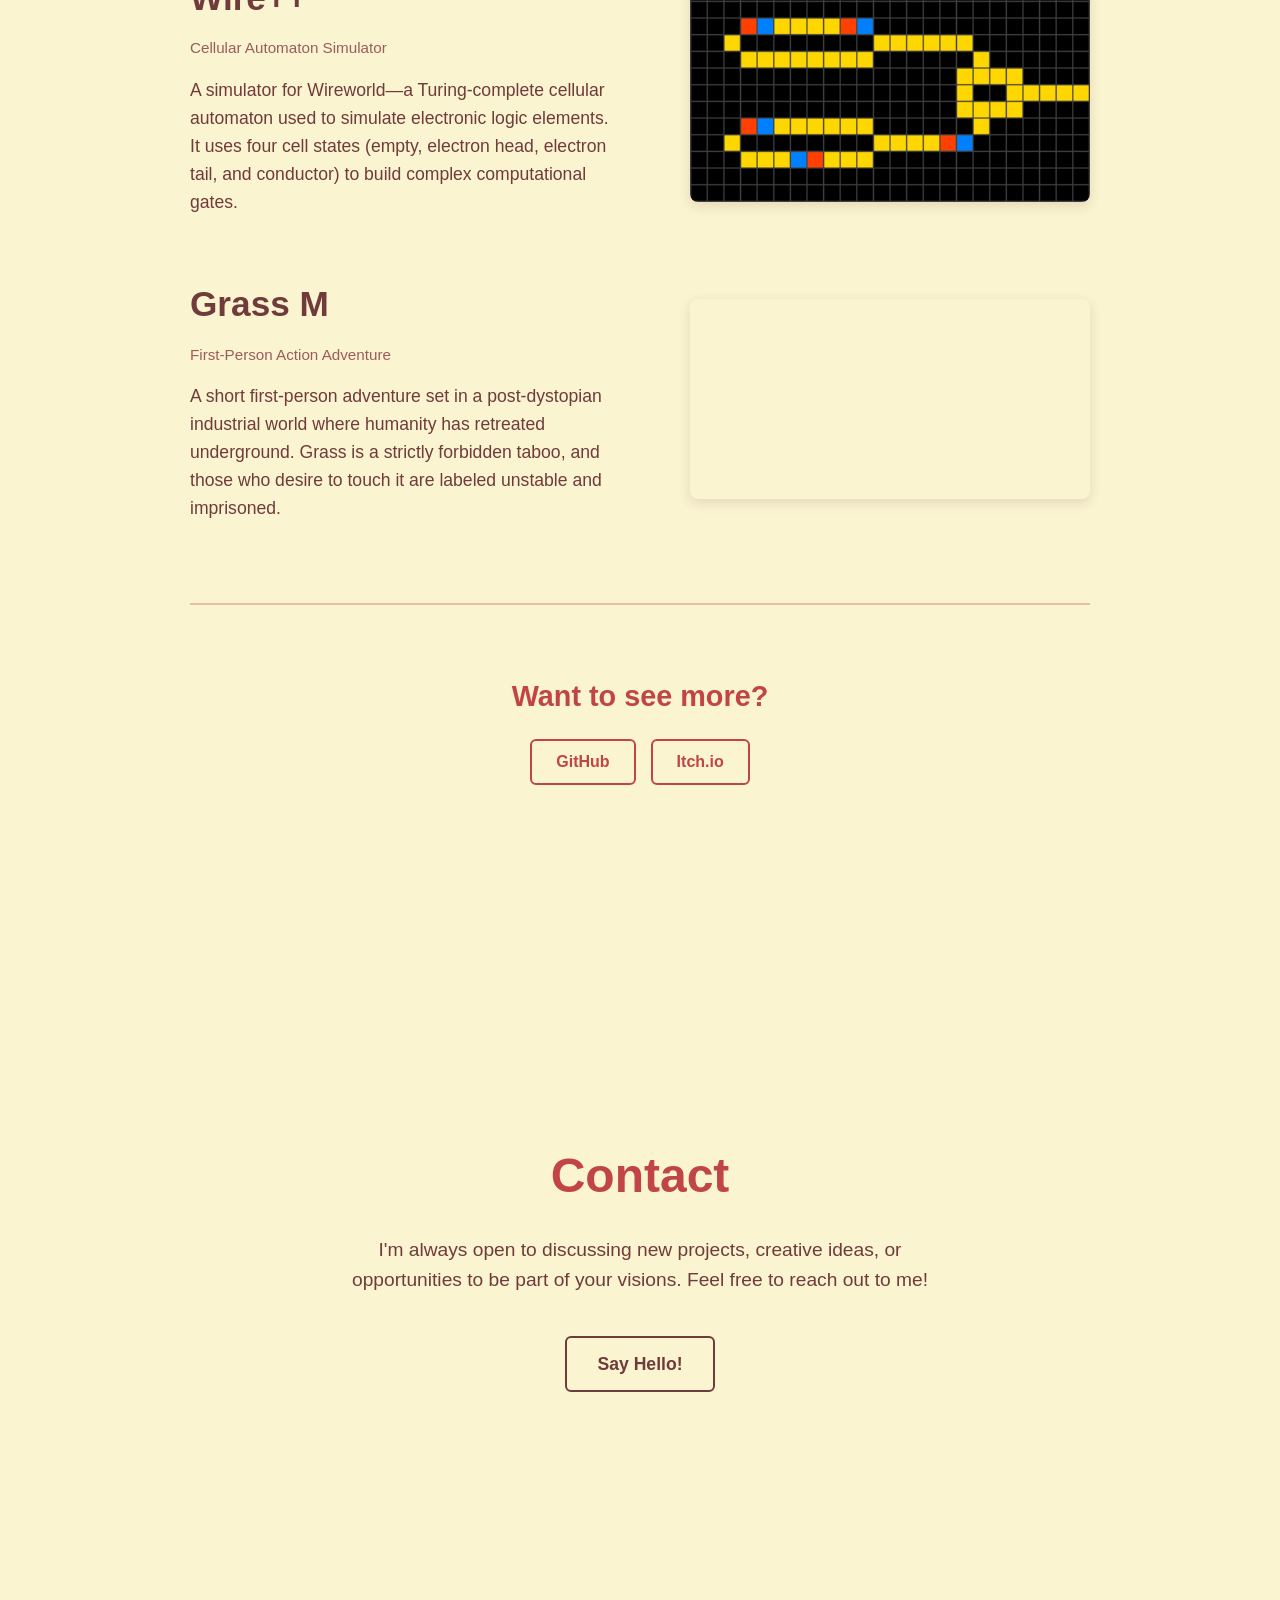
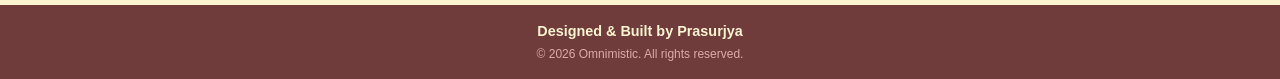
==== commit ecd4c739: "fixed skills" ====
--- a/index.html
+++ b/index.html
@@ -61,9 +61,12 @@
                 <div class="skill-category">
                     <h3>Languages</h3>
                     <ul class="skill-list">
+                        <li>GDScript</li>
                         <li>Python</li>
+                        <li>C</li>
                         <li>C++</li>
                         <li>GLSL</li>
+                        <li>Lua</li>
                     </ul>
                 </div>
 
@@ -72,12 +75,18 @@
                     <ul class="skill-list">
                         <li>Godot</li>
                         <li>Blender</li>
+                        <li>GIMP</li>
+                        <li>Krita</li>
+                        <li>Libresprite</li>
                         <li>FL Studio</li>
+                        <li>Audacity</li>
+                        <li>Bosca Ceoil Blue</li>
                         <li>Neovim</li>
+                        <li>Kdenlive</li>
                         <li>OpenGL</li>
-                        <li>Nginx</li>
-                        <li>Gunicorn</li>
-                        <li>Flask</li>
+                        <li>Pygame</li>
+                        <li>SFML</li>
+                        <li>PyTorch</li>
                         <li>Git</li>
                     </ul>
                 </div>
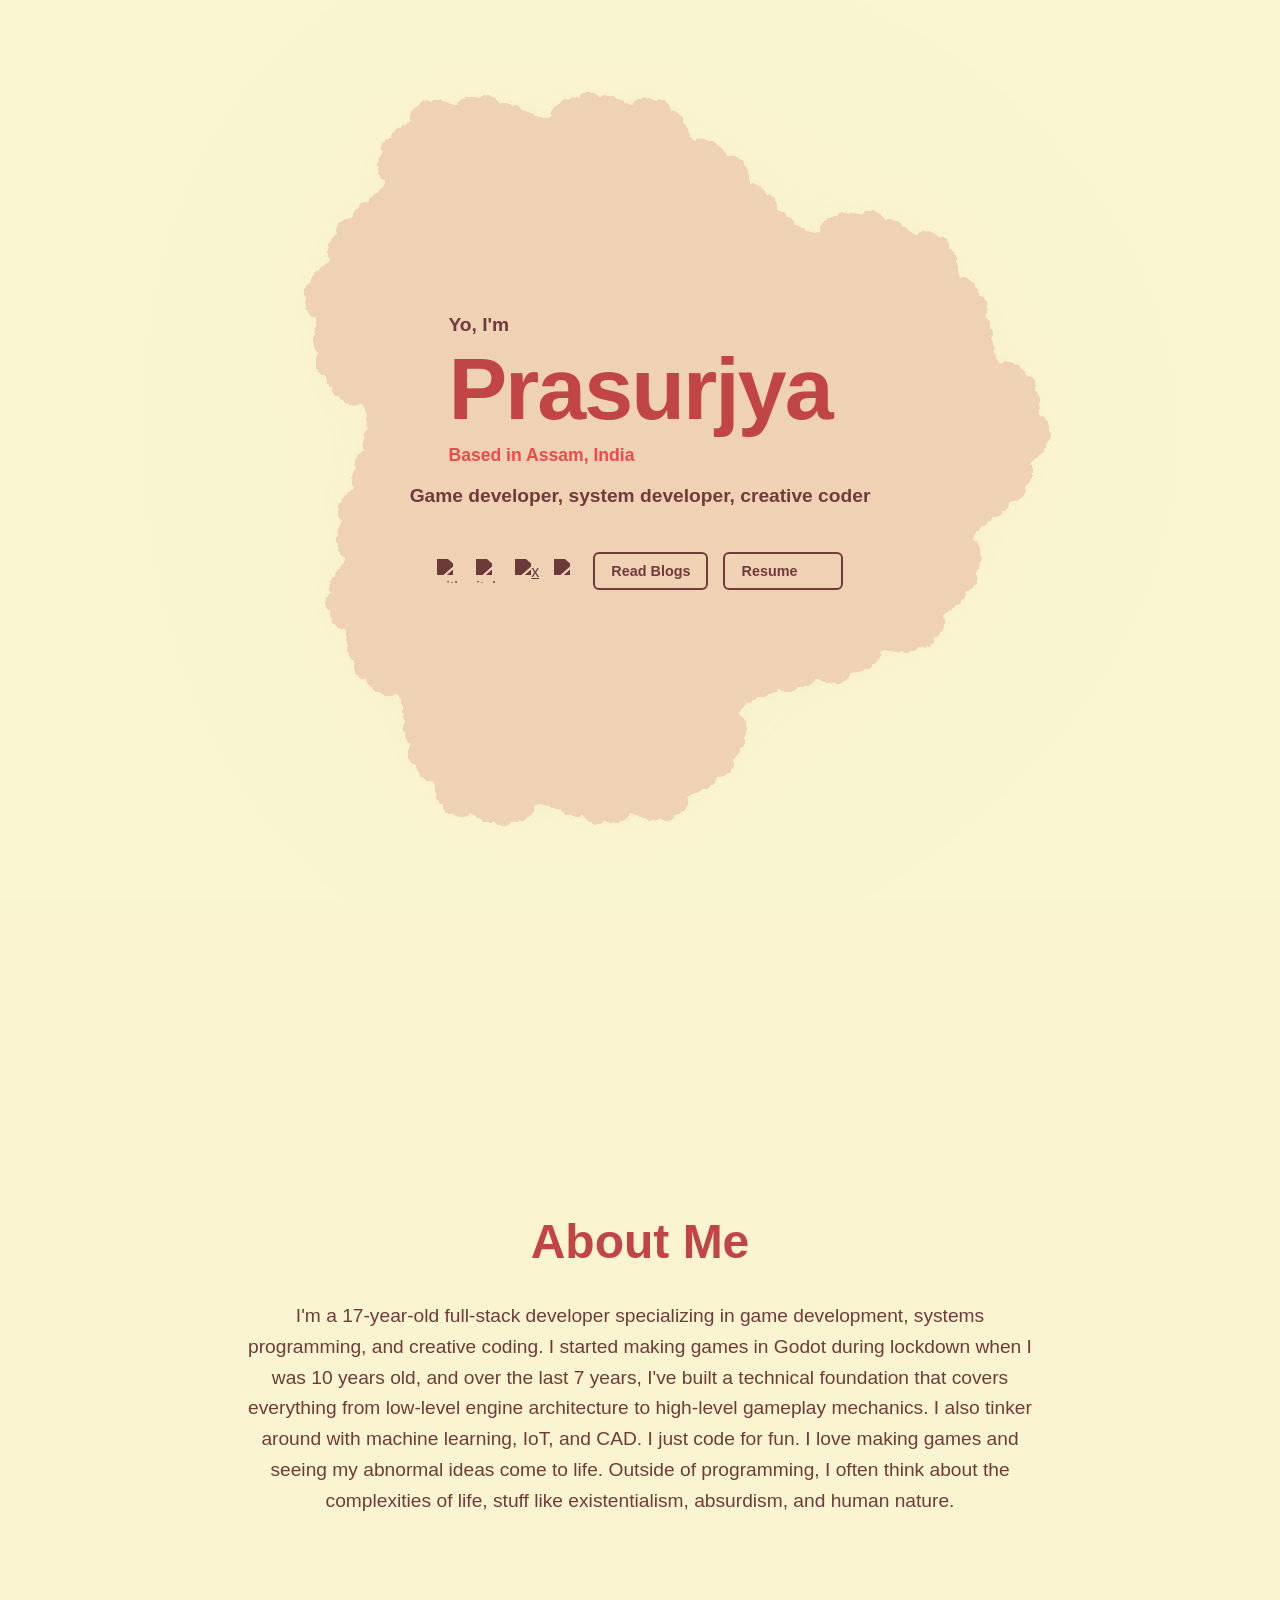
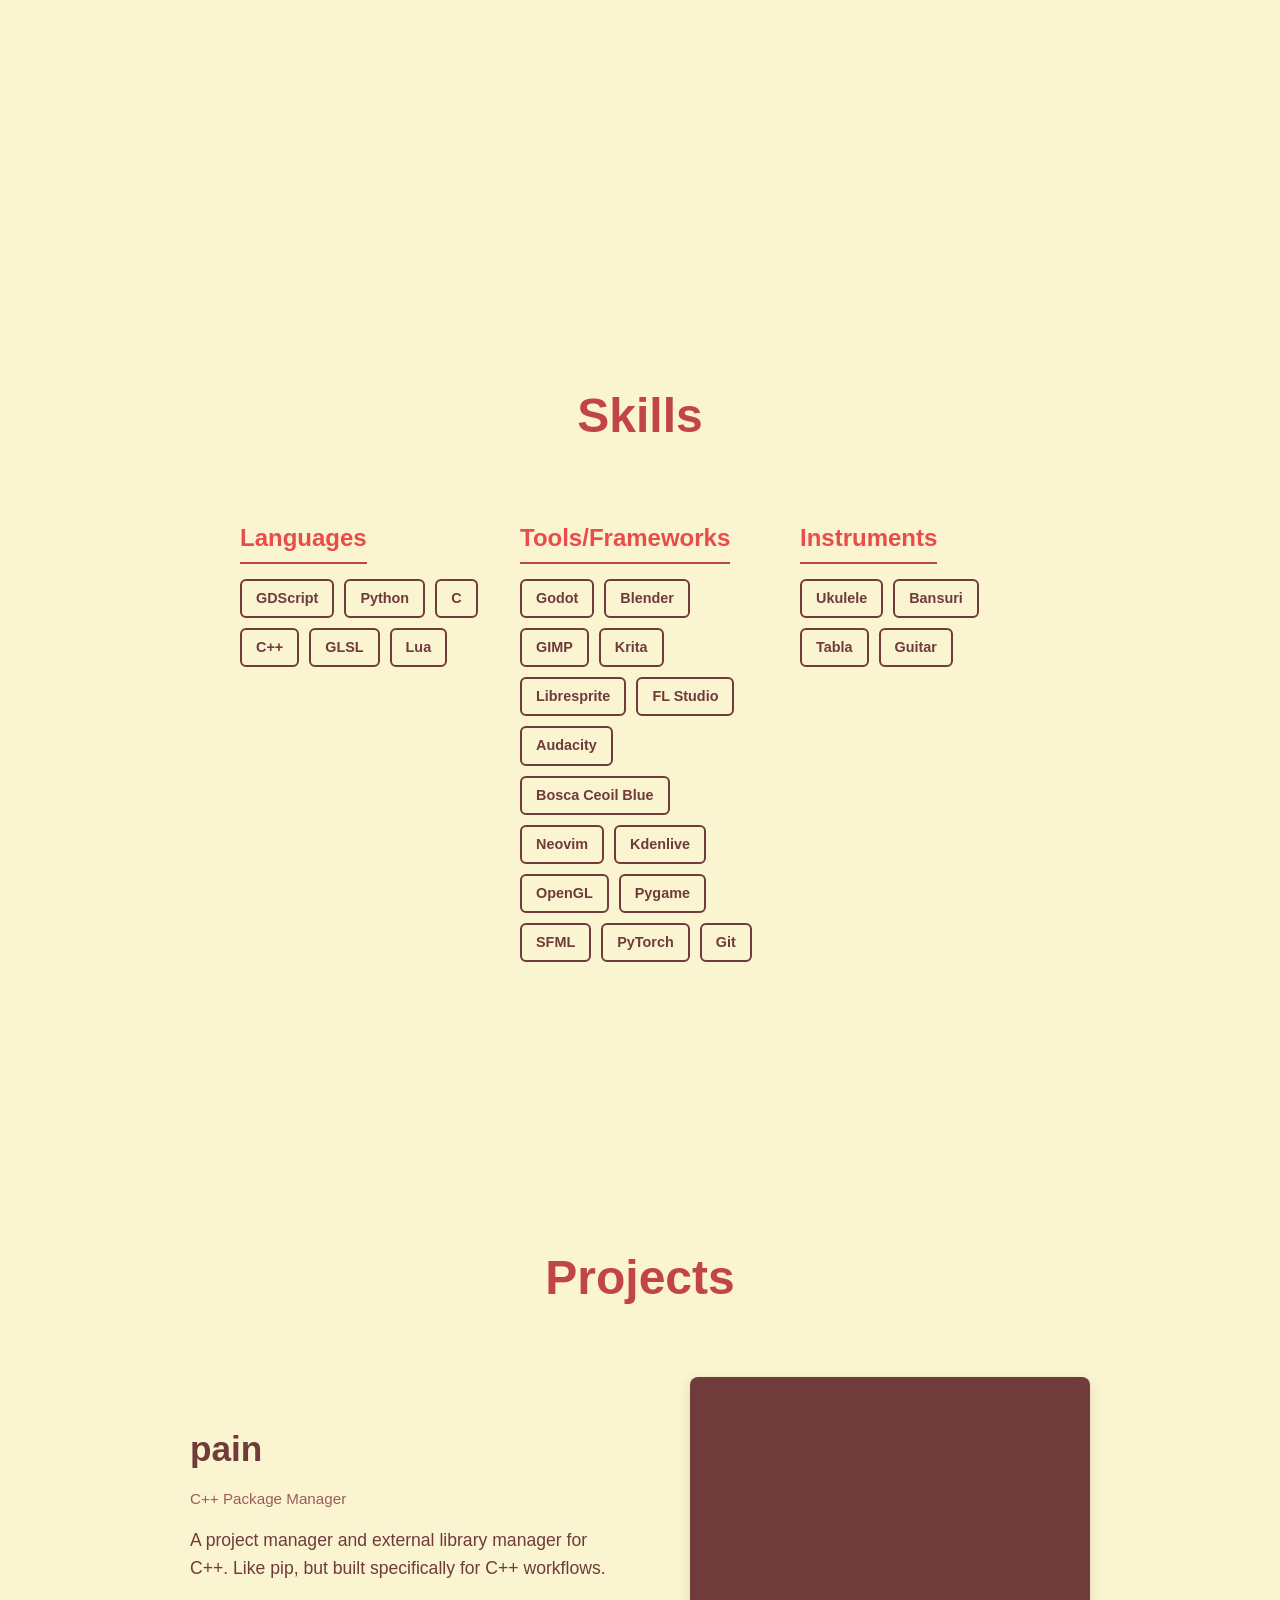
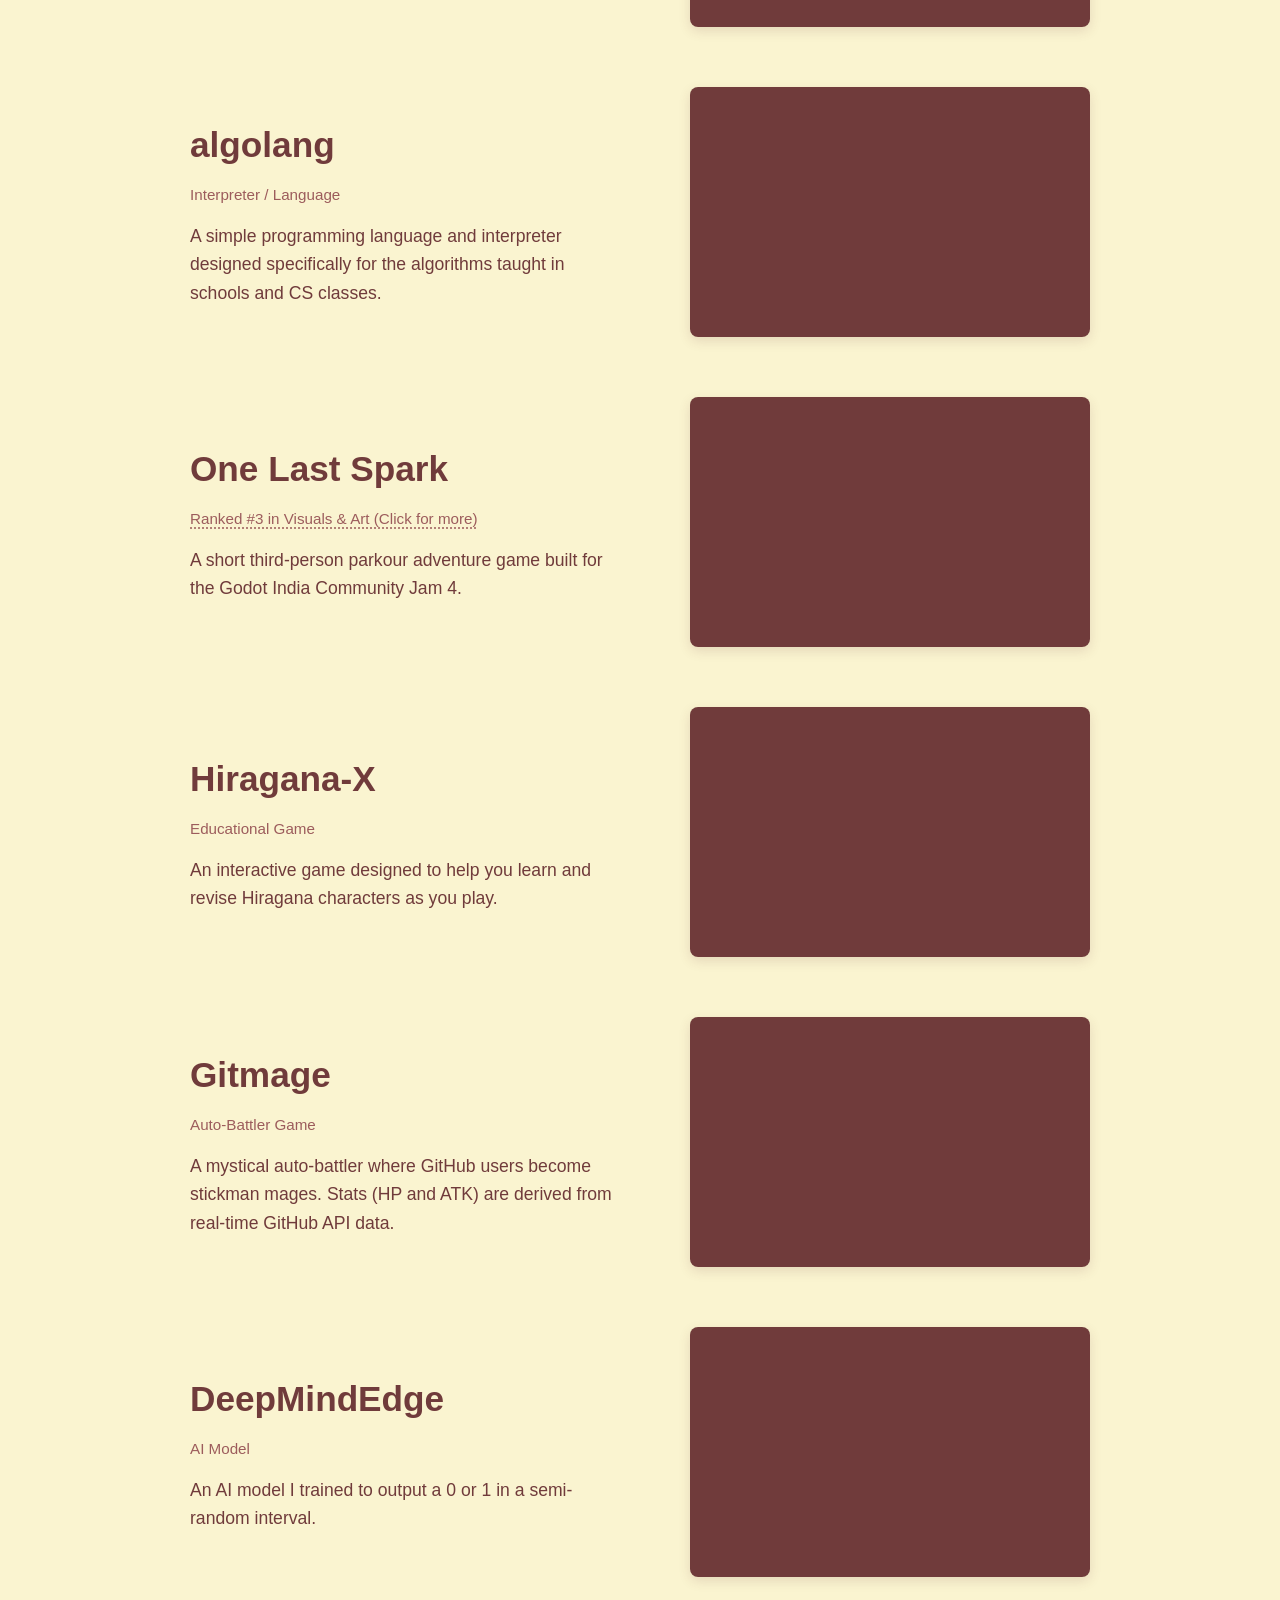
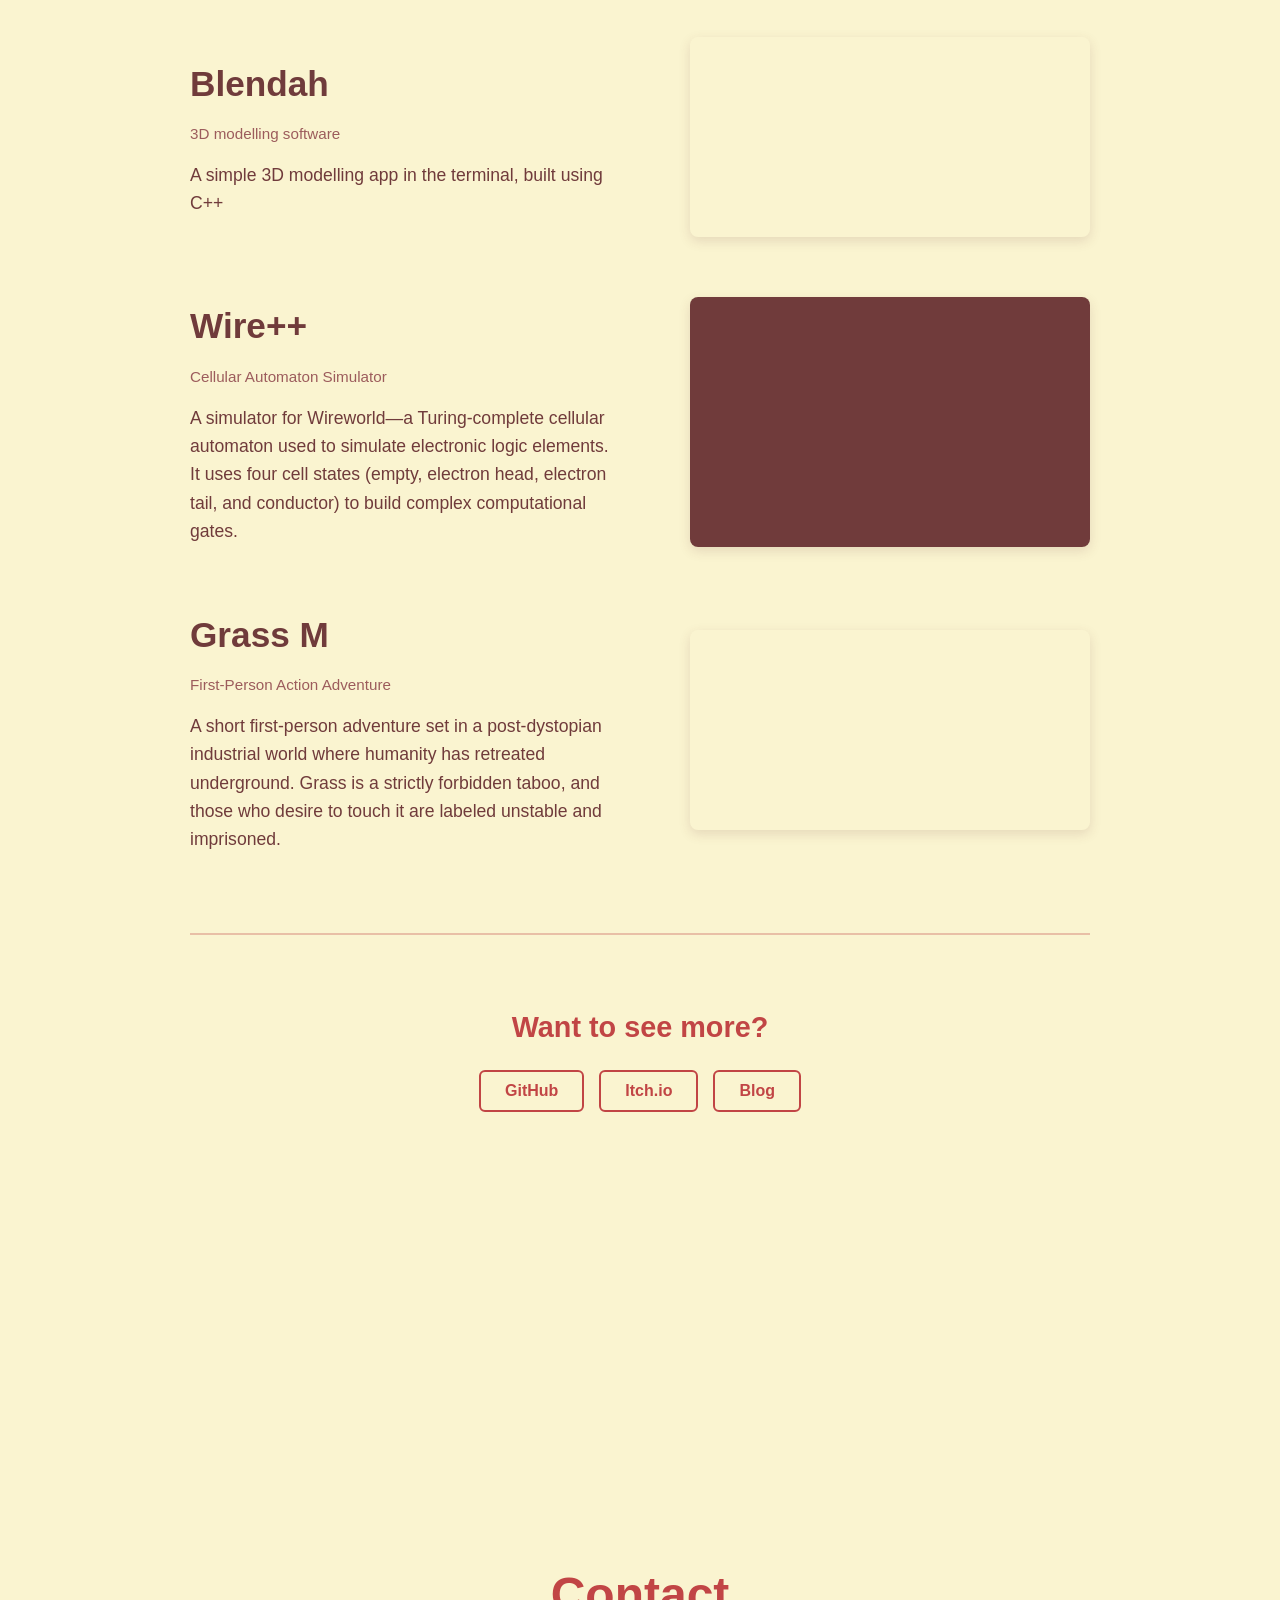
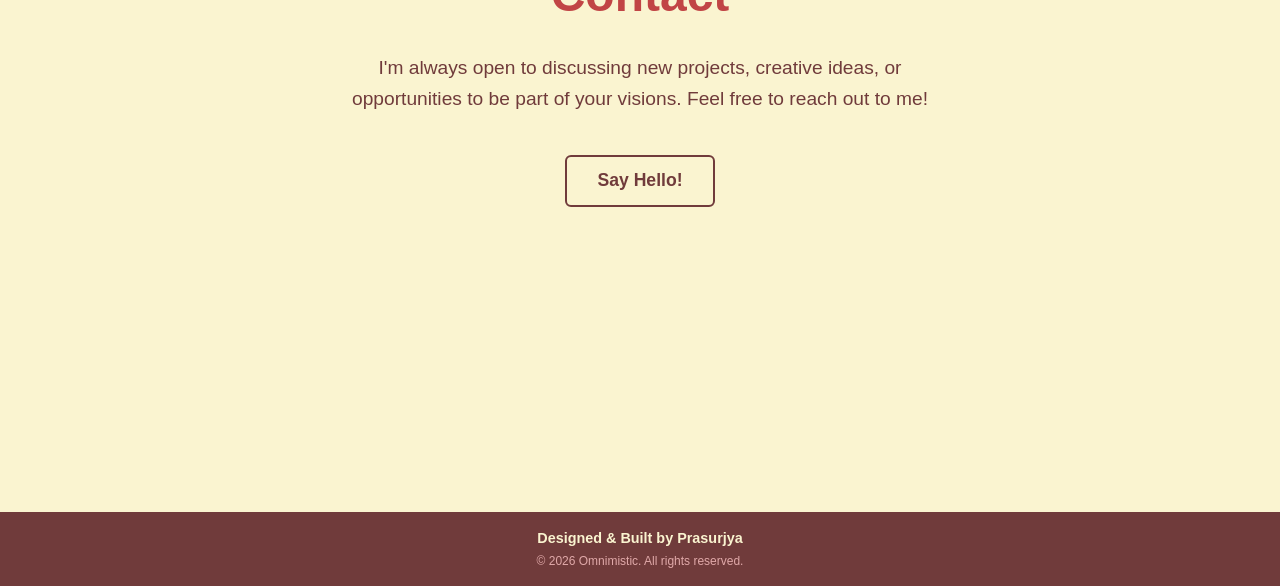
==== commit 7ce2eae6: "Add files via upload" ====
--- a/index.html
+++ b/index.html
@@ -1,244 +1,267 @@
-<!DOCTYPE html>
-<html lang="en">
-<head>
-    <title>Omnimistic</title>
-    <meta charset="UTF-8">
-    <meta name="viewport" content="width=device-width, initial-scale=1.0">
-    <meta name="description" content="Prasurjya's portfolio.">
-    <link rel="icon" type="image/png" href="./assets/icons/favicon.png">
-    <link rel="stylesheet" href="styles.css">
-    
-    <script src="script.js" defer></script>
-    <script src="Julia_set.js" defer></script>
-    <script src="brownian_motion.js" defer></script>
-</head>
-<body>
-    <canvas id="fractal-canvas"></canvas>
-    <canvas id="brownian-canvas"></canvas>
-
-    <nav id="navbar">
-        <ul>
-            <li><a href="#about">About Me</a></li>
-            <li><a href="#skills">Skills</a></li>
-            <li><a href="#projects">Projects</a></li>
-            <li><a href="#contact">Contact</a></li>
-        </ul>
-    </nav>
-
-    <div class="hero" id="hero">
-        <div class="hero-content">
-            <span class="greeting">Yo, I'm</span>
-            <h1>Prasurjya</h1>
-            <p class="location">Based in Assam, India</p>
-            <p class="subtitle">Game developer, system developer, creative coder</p>
-            
-            <div id="social">
-                <a target="_blank" href="https://github.com/omnimistic" class="social-icon-link"><img alt="github profile" src="./assets/icons/github.svg"/></a>
-                <a target="_blank" href="https://omnimistic.itch.io" class="social-icon-link"><img alt="itch.io profile" src="./assets/icons/itchdotio.svg"/></a>
-                <a target="_blank" href="https://x.com/omnimistic" class="social-icon-link"><img alt="x profile" src="./assets/icons/x.svg"/></a>
-                <a target="_blank" href="https://www.youtube.com/@Omnimistic" class="social-icon-link"><img alt="youtube channel" src="./assets/icons/youtube.svg"/></a>
-                
-                <a target="_blank" href="./assets/Prasurjya_Resume.pdf" class="resume-btn">
-                    <span>Resume</span>
-                    <span class="resume-icon"></span>
-                </a>
-            </div>
-        </div>
-    </div>
-
-    <section id="about">
-        <div class="about-content">
-            <h2>About Me</h2>
-            <p>I'm a 17-year-old full-stack developer specializing in game development, systems programming, and creative coding. I started making games in Godot during lockdown when I was 10 years old, and over the last 7 years, I've built a technical foundation that covers everything from low-level engine architecture to high-level gameplay mechanics. I also tinker around with machine learning, IoT, and CAD. I just code for fun. I love making games and seeing my abnormal ideas come to life. Outside of programming, I often think about the complexities of life, stuff like existentialism, absurdism, and human nature.</p>
-        </div>
-    </section>
-
-    <section id="skills">
-        <div class="skills-content">
-            <h2>Skills</h2>
-            <div class="skills-grid">
-                
-                <div class="skill-category">
-                    <h3>Languages</h3>
-                    <ul class="skill-list">
-                        <li>GDScript</li>
-                        <li>Python</li>
-                        <li>C</li>
-                        <li>C++</li>
-                        <li>GLSL</li>
-                        <li>Lua</li>
-                    </ul>
-                </div>
-
-                <div class="skill-category">
-                    <h3>Tools/Frameworks</h3>
-                    <ul class="skill-list">
-                        <li>Godot</li>
-                        <li>Blender</li>
-                        <li>GIMP</li>
-                        <li>Krita</li>
-                        <li>Libresprite</li>
-                        <li>FL Studio</li>
-                        <li>Audacity</li>
-                        <li>Bosca Ceoil Blue</li>
-                        <li>Neovim</li>
-                        <li>Kdenlive</li>
-                        <li>OpenGL</li>
-                        <li>Pygame</li>
-                        <li>SFML</li>
-                        <li>PyTorch</li>
-                        <li>Git</li>
-                    </ul>
-                </div>
-
-                <div class="skill-category">
-                    <h3>Instruments</h3>
-                    <ul class="skill-list">
-                        <li>Ukulele</li>
-                        <li>Bansuri</li>
-                        <li>Tabla</li>
-                        <li>Guitar</li>
-                    </ul>
-                </div>
-
-            </div>
-        </div>
-    </section>
-
-    <section id="projects">
-        <div class="projects-content">
-            <h2>Projects</h2>
-
-            <div class="project-card">
-                <div class="project-info">
-                    <h3><a href="https://github.com/omnimistic/pain/" target="_blank">pain</a></h3>
-                    <p class="project-tag">C++ Package Manager</p>
-                    <p class="project-desc">A project manager and external library manager for C++. Like pip, but built specifically for C++ workflows.</p>
-                </div>
-                <div class="project-image">
-                    <a href="https://github.com/omnimistic/pain/" target="_blank">
-                        <img src="./assets/projects/pain.gif" alt="pain project thumbnail" onerror="this.src='data:image/svg+xml;charset=UTF-8,%3Csvg xmlns=%22http://www.w3.org/2000/svg%22 width=%22400%22 height=%22250%22 style=%22background:%23703B3B;border-radius:8px;%22%3E%3C/svg%3E'"/>
-                    </a>
-                </div>
-            </div>
-
-            <div class="project-card">
-                <div class="project-info">
-                    <h3><a href="https://github.com/omnimistic/algo-lang" target="_blank">algolang</a></h3>
-                    <p class="project-tag">Interpreter / Language</p>
-                    <p class="project-desc">A simple programming language and interpreter designed specifically for the algorithms taught in schools and CS classes.</p>
-                </div>
-                <div class="project-image">
-                    <a href="https://github.com/omnimistic/algo-lang" target="_blank">
-                        <img src="./assets/projects/algolang.gif" alt="algolang project thumbnail" onerror="this.src='data:image/svg+xml;charset=UTF-8,%3Csvg xmlns=%22http://www.w3.org/2000/svg%22 width=%22400%22 height=%22250%22 style=%22background:%23703B3B;border-radius:8px;%22%3E%3C/svg%3E'"/>
-                    </a>
-                </div>
-            </div>
-
-            <div class="project-card">
-                <div class="project-info">
-                    <h3><a href="https://omnimistic.itch.io/one-last-spark" target="_blank">One Last Spark</a></h3>
-                    <p class="project-tag interactive-stat" id="spark-stat" data-short="Ranked #3 in Visuals & Art (Click for more)" data-full="Visuals & Art #3 | Audio #4 | Theme #4 | Gameplay #7">Ranked #3 in Visuals & Art (Click for more)</p>
-                    <p class="project-desc">A short third-person parkour adventure game built for the Godot India Community Jam 4.</p>
-                </div>
-                <div class="project-image">
-                    <a href="https://omnimistic.itch.io/one-last-spark" target="_blank">
-                        <img src="./assets/projects/spark.gif" alt="One Last Spark thumbnail" onerror="this.src='data:image/svg+xml;charset=UTF-8,%3Csvg xmlns=%22http://www.w3.org/2000/svg%22 width=%22400%22 height=%22250%22 style=%22background:%23703B3B;border-radius:8px;%22%3E%3C/svg%3E'"/>
-                    </a>
-                </div>
-            </div>
-
-            <div class="project-card">
-                <div class="project-info">
-                    <h3><a href="https://omnimistic.itch.io/zarx-hiragana" target="_blank">Hiragana-X</a></h3>
-                    <p class="project-tag">Educational Game</p>
-                    <p class="project-desc">An interactive game designed to help you learn and revise Hiragana characters as you play.</p>
-                </div>
-                <div class="project-image">
-                    <a href="https://omnimistic.itch.io/zarx-hiragana" target="_blank">
-                        <img src="./assets/projects/hiragana-x.gif" alt="Hiragana-X thumbnail" onerror="this.src='data:image/svg+xml;charset=UTF-8,%3Csvg xmlns=%22http://www.w3.org/2000/svg%22 width=%22400%22 height=%22250%22 style=%22background:%23703B3B;border-radius:8px;%22%3E%3C/svg%3E'"/>
-                    </a>
-                </div>
-            </div>
-
-            <div class="project-card">
-                <div class="project-info">
-                    <h3><a href="https://github.com/omnimistic/gitmage" target="_blank">Gitmage</a></h3>
-                    <p class="project-tag">Auto-Battler Game</p>
-                    <p class="project-desc">A mystical auto-battler where GitHub users become stickman mages. Stats (HP and ATK) are derived from real-time GitHub API data.</p>
-                </div>
-                <div class="project-image">
-                    <a href="https://github.com/omnimistic/gitmage" target="_blank">
-                        <img src="./assets/projects/gitmage.gif" alt="Gitmage thumbnail" onerror="this.src='data:image/svg+xml;charset=UTF-8,%3Csvg xmlns=%22http://www.w3.org/2000/svg%22 width=%22400%22 height=%22250%22 style=%22background:%23703B3B;border-radius:8px;%22%3E%3C/svg%3E'"/>
-                    </a>
-                </div>
-            </div>
-
-            <div class="project-card">
-                <div class="project-info">
-                    <h3><a href="#" target="_blank">DeepMindEdge</a></h3>
-                    <p class="project-tag">AI Model</p>
-                    <p class="project-desc">An AI model I trained to output a 0 or 1 in a semi-random interval.</p>
-                </div>
-                <div class="project-image">
-                    <a href="#" target="_blank">
-                        <img src="./assets/projects/warn.webp" alt="nsfw warning thumbnail" onerror="this.src='data:image/svg+xml;charset=UTF-8,%3Csvg xmlns=%22http://www.w3.org/2000/svg%22 width=%22400%22 height=%22250%22 style=%22background:%23703B3B;border-radius:8px;%22%3E%3C/svg%3E'"/>
-                    </a>
-                </div>
-            </div>
-
-            <div class="project-card">
-                <div class="project-info">
-                    <h3><a href="#" target="_blank">Wire++</a></h3>
-                    <p class="project-tag">Cellular Automaton Simulator</p>
-                    <p class="project-desc">A simulator for Wireworld—a Turing-complete cellular automaton used to simulate electronic logic elements. It uses four cell states (empty, electron head, electron tail, and conductor) to build complex computational gates.</p>
-                </div>
-                <div class="project-image">
-                    <a href="#" target="_blank">
-                        <img src="./assets/projects/wirepp.gif" alt="wire++ thumbnail" onerror="this.src='data:image/svg+xml;charset=UTF-8,%3Csvg xmlns=%22http://www.w3.org/2000/svg%22 width=%22400%22 height=%22250%22 style=%22background:%23703B3B;border-radius:8px;%22%3E%3C/svg%3E'"/>
-                    </a>
-                </div>
-            </div>
-
-            <div class="project-card">
-                <div class="project-info">
-                    <h3><a href="#" target="_blank">Grass M</a></h3>
-                    <p class="project-tag">First-Person Action Adventure</p>
-                    <p class="project-desc">A short first-person adventure set in a post-dystopian industrial world where humanity has retreated underground. Grass is a strictly forbidden taboo, and those who desire to touch it are labeled unstable and imprisoned.</p>
-                </div>
-            <div class="project-image">
-                <a href="#" target="_blank">
-                    <video autoplay loop muted playsinline title="Grass M thumbnail">
-                        <source src="./assets/projects/grassm.mp4" type="video/mp4">
-                    </video>
-                </a>
-            </div>
-            </div>
-
-            <div class="see-more">
-                <h3>Want to see more?</h3>
-                <div class="see-more-links">
-                    <a href="https://github.com/omnimistic" target="_blank" class="see-more-btn">GitHub</a>
-                    <a href="https://omnimistic.itch.io" target="_blank" class="see-more-btn">Itch.io</a>
-                </div>
-            </div>
-
-        </div>
-    </section>
-
-    <section id="contact">
-        <div class="contact-content">
-            <h2>Contact</h2>
-            <p>I'm always open to discussing new projects, creative ideas, or opportunities to be part of your visions. Feel free to reach out to me!</p>
-            <a href="mailto:omnimistix@gmail.com" class="contact-btn">Say Hello!</a>
-        </div>
-    </section>
-
-    <footer>
-        <div class="footer-content">
-            <p>Designed & Built by Prasurjya</p>
-            <p class="copyright">&copy; 2026 Omnimistic. All rights reserved.</p>
-        </div>
-    </footer>
-</body>
+<!DOCTYPE html>
+<html lang="en">
+<head>
+    <title>Omnimistic</title>
+    <meta charset="UTF-8">
+    <meta name="viewport" content="width=device-width, initial-scale=1.0">
+    <meta name="description" content="Prasurjya's portfolio.">
+    <link rel="icon" type="image/png" href="./src/favicon.png">
+    <link rel="stylesheet" href="styles.css">
+    
+    <script src="script.js" defer></script>
+    <script src="Julia_set.js" defer></script>
+    <script src="brownian_motion.js" defer></script>
+</head>
+<body>
+    <canvas id="fractal-canvas"></canvas>
+    <canvas id="brownian-canvas"></canvas>
+
+    <nav id="navbar">
+        <ul>
+            <li><a href="#about">About Me</a></li>
+            <li><a href="#skills">Skills</a></li>
+            <li><a href="#projects">Projects</a></li>
+            <li><a href="blogs.html">Blog</a></li>
+            <li><a href="#contact">Contact</a></li>
+        </ul>
+    </nav>
+
+    <div class="hero" id="hero">
+        <div class="hero-content">
+            <div class="name-block">
+                <span class="greeting">Yo, I'm</span>
+                <h1>Prasurjya</h1>
+                <p class="location">Based in Assam, India</p>
+            </div>
+            <p class="subtitle">Game developer, system developer, creative coder</p>
+            
+            <div id="social">
+                <a target="_blank" href="https://github.com/omnimistic" class="social-icon-link"><img alt="github profile" src="./src/icons/github.svg"/></a>
+                <a target="_blank" href="https://omnimistic.itch.io" class="social-icon-link"><img alt="itch.io profile" src="./src/icons/itchdotio.svg"/></a>
+                <a target="_blank" href="https://x.com/omnimistic" class="social-icon-link"><img alt="x profile" src="./src/icons/x.svg"/></a>
+                <a target="_blank" href="https://www.youtube.com/@Omnimistic" class="social-icon-link"><img alt="youtube channel" src="./src/icons/youtube.svg"/></a>
+                
+                <a href="blogs.html" class="resume-btn">
+                    <span>Read Blogs</span>
+                </a>
+
+                <a target="_blank" href="./src/Prasurjya_Resume.pdf" class="resume-btn">
+                    <span>Resume</span>
+                    <span class="resume-icon"></span>
+                </a>
+            </div>
+        </div>
+    </div>
+
+    <section id="about">
+        <div class="about-content">
+            <h2>About Me</h2>
+            <p>I'm a 17-year-old full-stack developer specializing in game development, systems programming, and creative coding. I started making games in Godot during lockdown when I was 10 years old, and over the last 7 years, I've built a technical foundation that covers everything from low-level engine architecture to high-level gameplay mechanics. I also tinker around with machine learning, IoT, and CAD. I just code for fun. I love making games and seeing my abnormal ideas come to life. Outside of programming, I often think about the complexities of life, stuff like existentialism, absurdism, and human nature.</p>
+        </div>
+    </section>
+
+    <section id="skills">
+        <div class="skills-content">
+            <h2>Skills</h2>
+            <div class="skills-grid">
+                
+                <div class="skill-category">
+                    <h3>Languages</h3>
+                    <ul class="skill-list">
+                        <li>GDScript</li>
+                        <li>Python</li>
+                        <li>C</li>
+                        <li>C++</li>
+                        <li>GLSL</li>
+                        <li>Lua</li>
+                    </ul>
+                </div>
+
+                <div class="skill-category">
+                    <h3>Tools/Frameworks</h3>
+                    <ul class="skill-list">
+                        <li>Godot</li>
+                        <li>Blender</li>
+                        <li>GIMP</li>
+                        <li>Krita</li>
+                        <li>Libresprite</li>
+                        <li>FL Studio</li>
+                        <li>Audacity</li>
+                        <li>Bosca Ceoil Blue</li>
+                        <li>Neovim</li>
+                        <li>Kdenlive</li>
+                        <li>OpenGL</li>
+                        <li>Pygame</li>
+                        <li>SFML</li>
+                        <li>PyTorch</li>
+                        <li>Git</li>
+                    </ul>
+                </div>
+
+                <div class="skill-category">
+                    <h3>Instruments</h3>
+                    <ul class="skill-list">
+                        <li>Ukulele</li>
+                        <li>Bansuri</li>
+                        <li>Tabla</li>
+                        <li>Guitar</li>
+                    </ul>
+                </div>
+
+            </div>
+        </div>
+    </section>
+
+    <section id="projects">
+        <div class="projects-content">
+            <h2>Projects</h2>
+
+            <div class="project-card">
+                <div class="project-info">
+                    <h3><a href="https://github.com/omnimistic/pain/" target="_blank">pain</a></h3>
+                    <p class="project-tag">C++ Package Manager</p>
+                    <p class="project-desc">A project manager and external library manager for C++. Like pip, but built specifically for C++ workflows.</p>
+                </div>
+                <div class="project-image">
+                    <a href="https://github.com/omnimistic/pain/" target="_blank">
+                        <img src="./src/projects/pain.gif" alt="pain project thumbnail" onerror="this.src='data:image/svg+xml;charset=UTF-8,%3Csvg xmlns=%22http://www.w3.org/2000/svg%22 width=%22400%22 height=%22250%22 style=%22background:%23703B3B;border-radius:8px;%22%3E%3C/svg%3E'"/>
+                    </a>
+                </div>
+            </div>
+
+            <div class="project-card">
+                <div class="project-info">
+                    <h3><a href="https://github.com/omnimistic/algo-lang" target="_blank">algolang</a></h3>
+                    <p class="project-tag">Interpreter / Language</p>
+                    <p class="project-desc">A simple programming language and interpreter designed specifically for the algorithms taught in schools and CS classes.</p>
+                </div>
+                <div class="project-image">
+                    <a href="https://github.com/omnimistic/algo-lang" target="_blank">
+                        <img src="./src/projects/algolang.gif" alt="algolang project thumbnail" onerror="this.src='data:image/svg+xml;charset=UTF-8,%3Csvg xmlns=%22http://www.w3.org/2000/svg%22 width=%22400%22 height=%22250%22 style=%22background:%23703B3B;border-radius:8px;%22%3E%3C/svg%3E'"/>
+                    </a>
+                </div>
+            </div>
+
+            <div class="project-card">
+                <div class="project-info">
+                    <h3><a href="https://omnimistic.itch.io/one-last-spark" target="_blank">One Last Spark</a></h3>
+                    <p class="project-tag interactive-stat" id="spark-stat" data-short="Ranked #3 in Visuals & Art (Click for more)" data-full="Visuals & Art #3 | Audio #4 | Theme #4 | Gameplay #7">Ranked #3 in Visuals & Art (Click for more)</p>
+                    <p class="project-desc">A short third-person parkour adventure game built for the Godot India Community Jam 4.</p>
+                </div>
+                <div class="project-image">
+                    <a href="https://omnimistic.itch.io/one-last-spark" target="_blank">
+                        <img src="./src/projects/spark.gif" alt="One Last Spark thumbnail" onerror="this.src='data:image/svg+xml;charset=UTF-8,%3Csvg xmlns=%22http://www.w3.org/2000/svg%22 width=%22400%22 height=%22250%22 style=%22background:%23703B3B;border-radius:8px;%22%3E%3C/svg%3E'"/>
+                    </a>
+                </div>
+            </div>
+
+            <div class="project-card">
+                <div class="project-info">
+                    <h3><a href="https://omnimistic.itch.io/zarx-hiragana" target="_blank">Hiragana-X</a></h3>
+                    <p class="project-tag">Educational Game</p>
+                    <p class="project-desc">An interactive game designed to help you learn and revise Hiragana characters as you play.</p>
+                </div>
+                <div class="project-image">
+                    <a href="https://omnimistic.itch.io/zarx-hiragana" target="_blank">
+                        <img src="./src/projects/hiragana-x.gif" alt="Hiragana-X thumbnail" onerror="this.src='data:image/svg+xml;charset=UTF-8,%3Csvg xmlns=%22http://www.w3.org/2000/svg%22 width=%22400%22 height=%22250%22 style=%22background:%23703B3B;border-radius:8px;%22%3E%3C/svg%3E'"/>
+                    </a>
+                </div>
+            </div>
+
+            <div class="project-card">
+                <div class="project-info">
+                    <h3><a href="https://github.com/omnimistic/gitmage" target="_blank">Gitmage</a></h3>
+                    <p class="project-tag">Auto-Battler Game</p>
+                    <p class="project-desc">A mystical auto-battler where GitHub users become stickman mages. Stats (HP and ATK) are derived from real-time GitHub API data.</p>
+                </div>
+                <div class="project-image">
+                    <a href="https://github.com/omnimistic/gitmage" target="_blank">
+                        <img src="./src/projects/gitmage.gif" alt="Gitmage thumbnail" onerror="this.src='data:image/svg+xml;charset=UTF-8,%3Csvg xmlns=%22http://www.w3.org/2000/svg%22 width=%22400%22 height=%22250%22 style=%22background:%23703B3B;border-radius:8px;%22%3E%3C/svg%3E'"/>
+                    </a>
+                </div>
+            </div>
+
+            <div class="project-card">
+                <div class="project-info">
+                    <h3><a href="https://github.com/omnimistic/DeepMindEdge" target="_blank">DeepMindEdge</a></h3>
+                    <p class="project-tag">AI Model</p>
+                    <p class="project-desc">An AI model I trained to output a 0 or 1 in a semi-random interval.</p>
+                </div>
+                <div class="project-image">
+                    <a href="#" target="_blank">
+                        <img src="./src/projects/warn.webp" alt="nsfw warning thumbnail" onerror="this.src='data:image/svg+xml;charset=UTF-8,%3Csvg xmlns=%22http://www.w3.org/2000/svg%22 width=%22400%22 height=%22250%22 style=%22background:%23703B3B;border-radius:8px;%22%3E%3C/svg%3E'"/>
+                    </a>
+                </div>
+            </div>
+
+            <div class="project-card">
+                <div class="project-info">
+                    <h3><a href="https://github.com/omnimistic/Blendah" target="_blank">Blendah</a></h3>
+                    <p class="project-tag">3D modelling software</p>
+                    <p class="project-desc">A simple 3D modelling app in the terminal, built using C++</p>
+                </div>
+                <div class="project-image">
+                    <a href="https://github.com/omnimistic/Blendah" target="_blank">
+                        <video autoplay loop muted playsinline title="Blendah thumbnail">
+                            <source src="./src/projects/blendah.mp4" type="video/mp4">
+                        </video>
+                    </a>
+                </div>
+            </div>
+
+            <div class="project-card">
+                <div class="project-info">
+                    <h3><a href="#" target="_blank">Wire++</a></h3>
+                    <p class="project-tag">Cellular Automaton Simulator</p>
+                    <p class="project-desc">A simulator for Wireworld—a Turing-complete cellular automaton used to simulate electronic logic elements. It uses four cell states (empty, electron head, electron tail, and conductor) to build complex computational gates.</p>
+                </div>
+                <div class="project-image">
+                    <a href="#" target="_blank">
+                        <img src="./src/projects/wirepp.gif" alt="wire++ thumbnail" onerror="this.src='data:image/svg+xml;charset=UTF-8,%3Csvg xmlns=%22http://www.w3.org/2000/svg%22 width=%22400%22 height=%22250%22 style=%22background:%23703B3B;border-radius:8px;%22%3E%3C/svg%3E'"/>
+                    </a>
+                </div>
+            </div>
+
+            <div class="project-card">
+                <div class="project-info">
+                    <h3><a href="#" target="_blank">Grass M</a></h3>
+                    <p class="project-tag">First-Person Action Adventure</p>
+                    <p class="project-desc">A short first-person adventure set in a post-dystopian industrial world where humanity has retreated underground. Grass is a strictly forbidden taboo, and those who desire to touch it are labeled unstable and imprisoned.</p>
+                </div>
+                <div class="project-image">
+                    <a href="#" target="_blank">
+                        <video autoplay loop muted playsinline title="Grass M thumbnail">
+                            <source src="./src/projects/grassm.mp4" type="video/mp4">
+                        </video>
+                    </a>
+                </div>
+            </div>
+
+            <div class="see-more">
+                <h3>Want to see more?</h3>
+                <div class="see-more-links">
+                    <a href="https://github.com/omnimistic" target="_blank" class="see-more-btn">GitHub</a>
+                    <a href="https://omnimistic.itch.io" target="_blank" class="see-more-btn">Itch.io</a>
+                    <a href="blogs.html" class="see-more-btn">Blog</a>
+                </div>
+            </div>
+
+        </div>
+    </section>
+
+    <section id="contact">
+        <div class="contact-content">
+            <h2>Contact</h2>
+            <p>I'm always open to discussing new projects, creative ideas, or opportunities to be part of your visions. Feel free to reach out to me!</p>
+            <a href="mailto:omnimistix@gmail.com" class="contact-btn">Say Hello!</a>
+        </div>
+    </section>
+
+    <footer>
+        <div class="footer-content">
+            <p>Designed & Built by Prasurjya</p>
+            <p class="copyright">&copy; 2026 Omnimistic. All rights reserved.</p>
+        </div>
+    </footer>
+</body>
 </html>
--- a/styles.css
+++ b/styles.css
@@ -1,652 +1,1007 @@
-html {
-    scroll-behavior: smooth;
-    scroll-padding-top: 80px; 
-    background-color: #FAF4D0; 
-}
-
-body { 
-    background-color: transparent; 
-    color: #703B3B; 
-    font-family: sans-serif; 
-    line-height: 1.6;
-    margin: 0;
-    padding: 0;
-}
-
-#fractal-canvas, #brownian-canvas {
-    position: fixed;
-    top: 0;
-    left: 0;
-    width: 100vw;
-    height: 100vh;
-    z-index: 1;
-    pointer-events: none;
-    transition: opacity 0.6s ease-in-out, filter 0.6s ease-in-out, transform 0.6s ease-in-out;
-}
-
-.hero, section, footer {
-    position: relative;
-    z-index: 2;
-}
-
-#fractal-canvas {
-    opacity: 1;
-    filter: blur(0px);
-    transform: scale(1);
-}
-
-#brownian-canvas {
-    opacity: 0;
-    filter: blur(20px);
-    transform: scale(0.8);
-}
-
-body.show-fluid #fractal-canvas {
-    opacity: 0;
-    filter: blur(20px);
-    transform: scale(1.2); 
-}
-
-body.show-fluid #brownian-canvas {
-    opacity: 1;
-    filter: blur(0px);
-    transform: scale(1); 
-}
-
-nav { 
-    position: fixed;
-    top: 0;
-    left: 0;
-    width: 100%;
-    background-color: rgba(250, 244, 208, 0.95);
-    backdrop-filter: blur(12px);
-    z-index: 1000;
-    padding: 20px 40px;
-    box-sizing: border-box;
-    opacity: 0;
-    pointer-events: none;
-    transition: opacity 0.4s ease, transform 0.4s ease, background-color 0.6s ease;
-    transform: translateY(-20px);
-}
-
-body.show-fluid nav {
-    background-color: rgba(250, 244, 208, 0.1); 
-}
-
-nav.visible {
-    opacity: 1;
-    pointer-events: auto;
-    transform: translateY(0);
-}
-
-nav ul { 
-    list-style: none; 
-    padding: 0; 
-    margin: 0;
-    display: flex; 
-    justify-content: flex-end;
-    gap: 20px; 
-    border-bottom: 2px solid #C14545;
-    padding-bottom: 10px;
-    transition: border-color 0.6s ease;
-}
-
-body.show-fluid nav ul {
-    border-bottom: 2px solid #FAF4D0;
-}
-
-nav a { 
-    text-decoration: none; 
-    color: #C14545; 
-    font-weight: bold;
-    text-transform: uppercase;
-    font-size: 0.9rem;
-    transition: color 0.6s ease;
-    white-space: nowrap;
-}
-
-nav a:hover {
-    color: #EA4C4C;
-}
-
-body.show-fluid nav a {
-    color: #FAF4D0;
-}
-
-body.show-fluid nav a:hover {
-    color: #FFFFFF;
-}
-
-.hero {
-    min-height: 100vh;
-    display: flex;
-    justify-content: center; 
-    align-items: center;
-    padding: 40px;
-    box-sizing: border-box;
-}
-
-.hero-content {
-    display: flex;
-    flex-direction: column;
-    align-items: flex-start;
-    text-align: left;
-    gap: 5px;
-}
-
-.greeting {
-    color: #703B3B;
-    font-size: 1.2rem;
-    font-weight: bold;
-    margin: 0;
-}
-
-.hero-content h1 { 
-    color: #C14545; 
-    font-size: 5.5rem; 
-    letter-spacing: -2px;
-    line-height: 1; 
-    margin: 0;
-}
-
-.location {
-    color: #EA4C4C;
-    font-size: 1.1rem;
-    font-weight: bold;
-    margin: 0;
-    margin-top: 5px;
-}
-
-.subtitle { 
-    color: #703B3B; 
-    font-size: 1.2rem; 
-    font-weight: bold;
-    margin: 0;
-    margin-top: 5px;
-}
-
-#social {
-    display: flex;
-    justify-content: flex-start;
-    align-items: center;
-    gap: 15px;
-    margin-top: 25px;
-    flex-wrap: wrap;
-}
-
-.social-icon-link {
-    display: flex;
-    align-items: center;
-    justify-content: center;
-}
-
-#social img {
-    width: 1.5rem;
-    height: 1.5rem;
-    transition: transform 0.2s ease;
-    filter: brightness(0) saturate(100%) invert(24%) sepia(23%) saturate(1072%) hue-rotate(314deg) brightness(97%) contrast(89%);
-}
-
-#social .social-icon-link:hover img {
-    transform: scale(1.15);
-}
-
-.resume-btn {
-    display: flex;
-    align-items: center;
-    justify-content: center;
-    gap: 8px;
-    background-color: transparent;
-    border: 2px solid #703B3B;
-    color: #703B3B;
-    text-decoration: none;
-    font-weight: bold;
-    padding: 4px 14px;
-    border-radius: 6px;
-    font-size: 0.9rem;
-    transition: all 0.2s ease;
-}
-
-.resume-icon {
-    width: 1.2rem;
-    height: 1.2rem;
-    background-color: #703B3B; 
-    -webkit-mask: url('./assets/icons/file-user.svg') no-repeat center / contain;
-    mask: url('./assets/icons/file-user.svg') no-repeat center / contain;
-    transition: background-color 0.2s ease;
-}
-
-.resume-btn:hover {
-    background-color: #703B3B;
-    color: #FAF4D0;
-    transform: translateY(-2px);
-}
-
-.resume-btn:hover .resume-icon {
-    background-color: #FAF4D0; 
-}
-
-#about {
-    min-height: 100vh;
-    padding: 100px 40px;
-    display: flex;
-    justify-content: center;
-    align-items: center;
-    box-sizing: border-box;
-}
-
-.about-content {
-    max-width: 800px;
-}
-
-.about-content h2 {
-    color: #C14545;
-    font-size: 3rem;
-    margin-bottom: 20px;
-    text-align: center;
-}
-
-.about-content p {
-    color: #703B3B;
-    font-size: 1.2rem;
-    text-align: center;
-}
-
-#skills {
-    min-height: 100vh;
-    padding: 100px 40px;
-    display: flex;
-    justify-content: center;
-    align-items: center;
-    box-sizing: border-box;
-}
-
-.skills-content {
-    max-width: 800px;
-    width: 100%;
-}
-
-.skills-content h2 {
-    color: #C14545;
-    font-size: 3rem;
-    margin-bottom: 40px;
-    text-align: center;
-}
-
-.skills-grid {
-    display: grid;
-    grid-template-columns: repeat(auto-fit, minmax(200px, 1fr));
-    gap: 40px;
-}
-
-.skill-category h3 {
-    color: #EA4C4C;
-    font-size: 1.5rem;
-    margin-bottom: 15px;
-    border-bottom: 2px solid #C14545;
-    padding-bottom: 5px;
-    display: inline-block;
-}
-
-.skill-list {
-    list-style: none;
-    padding: 0;
-    margin: 0;
-    display: flex;
-    flex-wrap: wrap;
-    gap: 10px;
-}
-
-.skill-list li {
-    background-color: transparent;
-    border: 2px solid #703B3B;
-    color: #703B3B;
-    padding: 6px 14px;
-    border-radius: 6px;
-    font-size: 0.9rem;
-    font-weight: bold;
-    transition: all 0.2s ease;
-}
-
-.skill-list li:hover {
-    background-color: #703B3B;
-    color: #FAF4D0;
-    transform: translateY(-2px);
-}
-
-#projects {
-    min-height: 100vh;
-    padding: 100px 40px;
-    display: flex;
-    justify-content: center;
-    box-sizing: border-box;
-}
-
-.projects-content {
-    max-width: 900px;
-    width: 100%;
-}
-
-.projects-content h2 {
-    color: #C14545;
-    font-size: 3rem;
-    margin-bottom: 60px;
-    text-align: center;
-    transition: color 0.6s ease, text-shadow 0.6s ease;
-}
-
-body.show-fluid .projects-content h2 {
-    color: #FAF4D0;
-    text-shadow: 0 2px 6px rgba(0,0,0,0.4);
-}
-
-.project-card {
-    display: flex;
-    align-items: center;
-    justify-content: space-between;
-    gap: 40px;
-    margin-bottom: 60px;
-}
-
-.project-info {
-    flex: 1;
-    max-width: 50%;
-}
-
-.project-info h3 {
-    font-size: 2.2rem;
-    margin: 0 0 10px 0;
-}
-
-.project-info h3 a {
-    color: #703B3B;
-    text-decoration: none;
-    transition: color 0.6s ease, text-shadow 0.6s ease;
-}
-
-.project-info h3 a:hover {
-    color: #C14545;
-}
-
-body.show-fluid .project-info h3 a {
-    color: #FAF4D0;
-    text-shadow: 0 2px 4px rgba(0,0,0,0.5);
-}
-
-body.show-fluid .project-info h3 a:hover {
-    color: #FFFFFF;
-}
-
-.project-tag {
-    color: #9c5c5c;
-    font-size: 0.95rem;
-    margin: 0 0 15px 0;
-    transition: color 0.6s ease, text-shadow 0.6s ease;
-}
-
-body.show-fluid .project-tag {
-    color: #FFFFFF;
-    text-shadow: 0 1px 3px rgba(0,0,0,0.6);
-}
-
-.interactive-stat {
-    cursor: pointer;
-    text-decoration: underline;
-    text-decoration-style: dotted;
-    text-underline-offset: 4px;
-    transition: color 0.6s ease, text-shadow 0.6s ease;
-}
-
-.interactive-stat:hover {
-    color: #C14545;
-}
-
-body.show-fluid .interactive-stat {
-    color: #FFFFFF;
-    text-shadow: 0 1px 3px rgba(0,0,0,0.6);
-}
-
-body.show-fluid .interactive-stat:hover {
-    color: #FAF4D0;
-}
-
-.project-desc {
-    color: #703B3B;
-    font-size: 1.1rem;
-    line-height: 1.6;
-    margin: 0;
-    transition: color 0.6s ease, text-shadow 0.6s ease;
-}
-
-body.show-fluid .project-desc {
-    color: #FAF4D0;
-    text-shadow: 0 1px 4px rgba(0,0,0,0.5);
-}
-
-.project-image {
-    flex: 1;
-    display: flex;
-    justify-content: flex-end;
-}
-
-.project-image img,
-.project-image video {
-    max-width: 100%;
-    width: 400px;
-    height: auto;
-    border-radius: 8px;
-    box-shadow: 0 4px 12px rgba(112, 59, 59, 0.15);
-    transition: transform 0.2s ease, box-shadow 0.2s ease;
-    display: block; 
-}
-
-.project-image img:hover,
-.project-image video:hover {
-    transform: translateY(-4px);
-    box-shadow: 0 8px 16px rgba(112, 59, 59, 0.25);
-}
-
-.see-more {
-    text-align: center;
-    margin-top: 80px;
-    padding-top: 40px;
-    border-top: 2px solid rgba(193, 69, 69, 0.3);
-    transition: border-color 0.6s ease;
-}
-
-body.show-fluid .see-more {
-    border-top: 2px solid rgba(250, 244, 208, 0.4);
-}
-
-.see-more h3 {
-    color: #C14545;
-    font-size: 1.8rem;
-    margin-bottom: 20px;
-    transition: color 0.6s ease, text-shadow 0.6s ease;
-}
-
-body.show-fluid .see-more h3 {
-    color: #FAF4D0;
-    text-shadow: 0 2px 4px rgba(0,0,0,0.4);
-}
-
-.see-more-links {
-    display: flex;
-    justify-content: center;
-    gap: 15px;
-}
-
-.see-more-btn {
-    display: inline-block;
-    background-color: transparent;
-    border: 2px solid #C14545;
-    color: #C14545;
-    text-decoration: none;
-    font-weight: bold;
-    padding: 8px 24px;
-    border-radius: 6px;
-    font-size: 1rem;
-    transition: all 0.6s ease;
-}
-
-.see-more-btn:hover {
-    background-color: #C14545;
-    color: #FAF4D0;
-    transform: translateY(-2px);
-}
-
-body.show-fluid .see-more-btn {
-    color: #FFFFFF;
-    border-color: #FFFFFF;
-    text-shadow: 0 1px 3px rgba(0,0,0,0.4);
-    box-shadow: 0 2px 4px rgba(0,0,0,0.2);
-}
-
-body.show-fluid .see-more-btn:hover {
-    background-color: #FFFFFF;
-    color: #703B3B;
-    text-shadow: none;
-}
-
-#contact {
-    min-height: 80vh;
-    padding: 100px 40px;
-    display: flex;
-    justify-content: center;
-    align-items: center;
-    box-sizing: border-box;
-}
-
-.contact-content {
-    max-width: 600px;
-    text-align: center;
-}
-
-.contact-content h2 {
-    color: #C14545;
-    font-size: 3rem;
-    margin-bottom: 20px;
-    transition: color 0.6s ease, text-shadow 0.6s ease;
-}
-
-body.show-fluid .contact-content h2 {
-    color: #FAF4D0;
-    text-shadow: 0 2px 4px rgba(0,0,0,0.5);
-}
-
-.contact-content p {
-    color: #703B3B;
-    font-size: 1.2rem;
-    margin-bottom: 40px;
-    transition: color 0.6s ease, text-shadow 0.6s ease;
-}
-
-body.show-fluid .contact-content p {
-    color: #FAF4D0;
-    text-shadow: 0 1px 3px rgba(0,0,0,0.5);
-}
-
-.contact-btn {
-    display: inline-block;
-    background-color: transparent;
-    border: 2px solid #703B3B;
-    color: #703B3B;
-    text-decoration: none;
-    font-weight: bold;
-    padding: 12px 30px;
-    border-radius: 6px;
-    font-size: 1.1rem;
-    transition: all 0.6s ease;
-}
-
-.contact-btn:hover {
-    background-color: #703B3B;
-    color: #FAF4D0;
-    transform: translateY(-2px);
-}
-
-body.show-fluid .contact-btn {
-    color: #FFFFFF;
-    border-color: #FFFFFF;
-    text-shadow: 0 1px 3px rgba(0,0,0,0.4);
-    box-shadow: 0 2px 4px rgba(0,0,0,0.2);
-}
-
-body.show-fluid .contact-btn:hover {
-    background-color: #FFFFFF;
-    color: #703B3B;
-    text-shadow: none;
-}
-
-footer {
-    background-color: #703B3B;
-    color: #FAF4D0;
-    text-align: center;
-    padding: 15px 20px;
-    transition: background-color 0.6s ease, color 0.6s ease;
-}
-
-body.show-fluid footer {
-    background-color: transparent;
-}
-
-.footer-content p {
-    margin: 0;
-    font-size: 0.9rem;
-    font-weight: bold;
-}
-
-.footer-content .copyright {
-    font-size: 0.75rem;
-    font-weight: normal;
-    margin-top: 2px;
-    color: #E0A9A9; 
-    transition: color 0.6s ease, text-shadow 0.6s ease;
-}
-
-body.show-fluid .footer-content .copyright {
-    color: #FAF4D0;
-    text-shadow: 0 1px 2px rgba(0,0,0,0.5);
-}
-
-/* --- MOBILE RESPONSIVENESS --- */
-@media (max-width: 768px) {
-    nav {
-        padding: 15px 20px;
-    }
-    
-    nav ul {
-        gap: 12px;
-        justify-content: center;
-    }
-    
-    nav a {
-        font-size: 0.75rem;
-    }
-
-    .hero {
-        padding: 40px 20px;
-    }
-    
-    .hero-content h1 {
-        font-size: 3.8rem;
-    }
-    
-    #about, #skills, #projects, #contact {
-        padding: 80px 20px;
-    }
-
-    .project-card {
-        flex-direction: column;
-        text-align: center;
-        gap: 20px;
-    }
-    
-    .project-info {
-        max-width: 100%;
-    }
-    
-    .project-image {
-        justify-content: center;
-    }
+html {
+    scroll-behavior: smooth;
+    scroll-padding-top: 80px;
+    background-color: #FAF4D0;
+    overflow-x: hidden;
+}
+
+body {
+    background-color: transparent;
+    color: #703B3B;
+    font-family: sans-serif;
+    line-height: 1.6;
+    margin: 0;
+    padding: 0;
+    overflow-x: hidden;
+}
+
+#fractal-canvas, #brownian-canvas, #squares-background {
+    position: fixed;
+    top: 0;
+    left: 0;
+    width: 100vw;
+    height: 100vh;
+    z-index: 1;
+    pointer-events: none;
+    transition: opacity 0.6s ease-in-out, filter 0.6s ease-in-out, transform 0.6s ease-in-out;
+}
+
+.hero, section {
+    position: relative;
+    z-index: 2;
+}
+
+#fractal-canvas, #squares-background {
+    opacity: 1;
+    filter: blur(0px);
+    transform: scale(1);
+}
+
+#brownian-canvas {
+    opacity: 0;
+    filter: blur(20px);
+    transform: scale(0.8);
+}
+
+body.show-fluid #fractal-canvas,
+body.show-fluid #squares-background {
+    opacity: 0;
+    filter: blur(20px);
+    transform: scale(1.2);
+}
+
+body.show-fluid #brownian-canvas {
+    opacity: 1;
+    filter: blur(0px);
+    transform: scale(1);
+}
+
+/* Rotating squares */
+.rotating-square {
+    position: absolute;
+    border-radius: 8px;
+    z-index: 1;
+    animation: rotate 20s linear infinite;
+}
+
+@keyframes rotate {
+    from { transform: rotate(0deg); }
+    to { transform: rotate(360deg); }
+}
+
+.rotating-square:nth-child(1) { background-color: rgba(193,69,69,0.08); border: 2px solid rgba(193,69,69,0.25); }
+.rotating-square:nth-child(2) { background-color: rgba(234,76,76,0.06); border: 2px solid rgba(234,76,76,0.2); }
+.rotating-square:nth-child(3) { background-color: rgba(112,59,59,0.08); border: 2px solid rgba(112,59,59,0.25); }
+.rotating-square:nth-child(4) { background-color: rgba(224,169,169,0.12); border: 2px solid rgba(224,169,169,0.35); }
+.rotating-square:nth-child(5) { background-color: rgba(212,115,80,0.07); border: 2px solid rgba(212,115,80,0.2); }
+.rotating-square:nth-child(6) { background-color: rgba(156,92,92,0.09); border: 2px solid rgba(156,92,92,0.25); }
+.rotating-square:nth-child(7) { background-color: rgba(238,204,140,0.1); border: 2px solid rgba(238,204,140,0.3); }
+
+/* ==================== NAVBAR ==================== */
+nav {
+    position: fixed;
+    top: 0;
+    left: 0;
+    width: 100%;
+    max-width: 100vw;
+    background-color: rgba(250, 244, 208, 0.95);
+    backdrop-filter: blur(12px);
+    z-index: 1000;
+    padding: 20px 40px;
+    box-sizing: border-box;
+    opacity: 0;
+    pointer-events: none;
+    transition: opacity 0.4s ease, transform 0.4s ease, background-color 0.6s ease;
+    transform: translateY(-20px);
+    overflow: hidden;
+}
+
+body.show-fluid nav {
+    background-color: rgba(250, 244, 208, 0.1);
+}
+
+nav.visible {
+    opacity: 1;
+    pointer-events: auto;
+    transform: translateY(0);
+}
+
+nav ul {
+    list-style: none;
+    padding: 0;
+    margin: 0;
+    display: flex;
+    justify-content: flex-end;
+    gap: 20px;
+    border-bottom: 2px solid #C14545;
+    padding-bottom: 10px;
+    transition: border-color 0.6s ease;
+    flex-wrap: nowrap;
+    min-width: 0;
+}
+
+body.show-fluid nav ul {
+    border-bottom: 2px solid #FAF4D0;
+}
+
+nav a {
+    text-decoration: none;
+    color: #C14545;
+    font-weight: bold;
+    text-transform: uppercase;
+    font-size: 0.9rem;
+    transition: color 0.6s ease;
+    white-space: nowrap;
+    padding: 4px 8px;
+}
+
+nav a:hover { color: #EA4C4C; }
+
+body.show-fluid nav a { color: #FAF4D0; }
+body.show-fluid nav a:hover { color: #FFFFFF; }
+
+body.blog-page nav a.active {
+    border-bottom: 2px solid #C14545;
+    padding-bottom: 2px;
+}
+
+/* ==================== HERO ==================== */
+.hero {
+    min-height: 100vh;
+    display: flex;
+    justify-content: center;
+    align-items: center;
+    padding: 40px;
+    box-sizing: border-box;
+}
+
+.hero-content {
+    width: 100%;
+    max-width: 900px;
+    margin: 0 auto;
+    display: flex;
+    flex-direction: column;
+    align-items: center;
+    text-align: center;
+}
+
+/* greeting + h1 + location grouped, left-aligned as a unit */
+.name-block {
+    display: inline-flex;
+    flex-direction: column;
+    align-items: flex-start;
+}
+
+.greeting {
+    color: #703B3B;
+    font-size: 1.2rem;
+    font-weight: bold;
+    margin: 0 0 4px 0;
+}
+
+.location {
+    color: #EA4C4C;
+    font-size: 1.1rem;
+    font-weight: bold;
+    margin: 0 0 12px 0;
+}
+
+.hero-content h1 {
+    color: #C14545;
+    font-size: 5.5rem;
+    letter-spacing: -2px;
+    line-height: 1;
+    margin: 0 0 8px 0;
+    text-align: left;
+    width: auto;
+}
+
+.subtitle {
+    color: #703B3B;
+    font-size: 1.2rem;
+    font-weight: bold;
+    margin: 0 0 30px 0;
+    text-align: center;
+    width: auto;
+}
+
+/* Social row — single line, wraps to two clean rows on small screens */
+#social {
+    display: flex;
+    justify-content: center;
+    align-items: center;
+    gap: 15px;
+    flex-wrap: wrap;
+    width: 100%;
+    margin-top: 10px;
+}
+
+.social-icon-link {
+    display: flex;
+    align-items: center;
+    justify-content: center;
+    flex-shrink: 0;
+}
+
+#social img {
+    width: 1.5rem;
+    height: 1.5rem;
+    transition: transform 0.2s ease;
+    filter: brightness(0) saturate(100%) invert(24%) sepia(23%) saturate(1072%) hue-rotate(314deg) brightness(97%) contrast(89%);
+}
+
+#social .social-icon-link:hover img {
+    transform: scale(1.15);
+}
+
+.resume-btn {
+    display: inline-flex;
+    align-items: center;
+    justify-content: center;
+    gap: 8px;
+    background-color: transparent;
+    border: 2px solid #703B3B;
+    color: #703B3B;
+    text-decoration: none;
+    font-weight: bold;
+    padding: 0 16px;
+    height: 38px;
+    box-sizing: border-box;
+    border-radius: 6px;
+    font-size: 0.9rem;
+    transition: all 0.2s ease;
+    white-space: nowrap;
+    flex-shrink: 0;
+}
+
+.resume-btn span {
+    display: inline-block;
+    line-height: normal;
+}
+
+.resume-icon {
+    width: 1.2rem;
+    height: 1.2rem;
+    background-color: #703B3B;
+    -webkit-mask: url('./src/icons/file-user.svg') no-repeat center / contain;
+    mask: url('./src/icons/file-user.svg') no-repeat center / contain;
+    transition: background-color 0.2s ease;
+}
+
+.resume-btn:hover {
+    background-color: #703B3B;
+    color: #FAF4D0;
+    transform: translateY(-2px);
+}
+
+.resume-btn:hover .resume-icon {
+    background-color: #FAF4D0;
+}
+
+/* ==================== MAIN SECTIONS ==================== */
+#about, #skills, #projects, #contact {
+    min-height: 100vh;
+    padding: 100px 40px;
+    display: flex;
+    justify-content: center;
+    align-items: center;
+    box-sizing: border-box;
+}
+
+.about-content, .contact-content {
+    max-width: 800px;
+    text-align: center;
+}
+
+.contact-content { max-width: 600px; }
+
+#about h2, #skills h2, #projects h2, #contact h2 {
+    color: #C14545;
+    font-size: 3rem;
+    margin-bottom: 20px;
+    text-align: center;
+    transition: color 0.6s ease, text-shadow 0.6s ease;
+}
+
+#skills h2 { margin-bottom: 40px; }
+#projects h2 { margin-bottom: 60px; }
+
+#about p, #contact p {
+    color: #703B3B;
+    font-size: 1.2rem;
+    transition: color 0.6s ease, text-shadow 0.6s ease;
+}
+
+#contact p { margin-bottom: 40px; }
+
+body.show-fluid #projects h2,
+body.show-fluid #contact h2 {
+    color: #FAF4D0;
+    text-shadow: 0 2px 6px rgba(0,0,0,0.4);
+}
+
+body.show-fluid #contact p {
+    color: #FAF4D0;
+    text-shadow: 0 1px 3px rgba(0,0,0,0.5);
+}
+
+/* ==================== SKILLS ==================== */
+.skills-content {
+    max-width: 800px;
+    width: 100%;
+}
+
+.skills-grid {
+    display: grid;
+    grid-template-columns: repeat(auto-fit, minmax(200px, 1fr));
+    gap: 40px;
+}
+
+.skill-category h3 {
+    color: #EA4C4C;
+    font-size: 1.5rem;
+    margin-bottom: 15px;
+    border-bottom: 2px solid #C14545;
+    padding-bottom: 5px;
+    display: inline-block;
+}
+
+.skill-list {
+    list-style: none;
+    padding: 0;
+    margin: 0;
+    display: flex;
+    flex-wrap: wrap;
+    gap: 10px;
+}
+
+.skill-list li {
+    background-color: transparent;
+    border: 2px solid #703B3B;
+    color: #703B3B;
+    padding: 6px 14px;
+    border-radius: 6px;
+    font-size: 0.9rem;
+    font-weight: bold;
+    transition: all 0.2s ease;
+}
+
+.skill-list li:hover {
+    background-color: #703B3B;
+    color: #FAF4D0;
+    transform: translateY(-2px);
+}
+
+/* ==================== PROJECTS ==================== */
+.projects-content {
+    max-width: 900px;
+    width: 100%;
+}
+
+.project-card {
+    display: flex;
+    align-items: center;
+    justify-content: space-between;
+    gap: 40px;
+    margin-bottom: 60px;
+}
+
+.project-info {
+    flex: 1;
+    max-width: 50%;
+}
+
+.project-info h3 {
+    font-size: 2.2rem;
+    margin: 0 0 10px 0;
+}
+
+.project-info h3 a {
+    color: #703B3B;
+    text-decoration: none;
+    transition: color 0.6s ease, text-shadow 0.6s ease;
+}
+
+.project-info h3 a:hover { color: #C14545; }
+
+body.show-fluid .project-info h3 a {
+    color: #FAF4D0;
+    text-shadow: 0 2px 4px rgba(0,0,0,0.5);
+}
+
+body.show-fluid .project-info h3 a:hover { color: #FFFFFF; }
+
+.project-tag {
+    color: #9c5c5c;
+    font-size: 0.95rem;
+    margin: 0 0 15px 0;
+    transition: color 0.6s ease, text-shadow 0.6s ease;
+}
+
+body.show-fluid .project-tag {
+    color: #FFFFFF;
+    text-shadow: 0 1px 3px rgba(0,0,0,0.6);
+}
+
+.interactive-stat {
+    cursor: pointer;
+    text-decoration: underline;
+    text-decoration-style: dotted;
+    text-underline-offset: 4px;
+    transition: color 0.6s ease, text-shadow 0.6s ease;
+}
+
+.interactive-stat:hover { color: #C14545; }
+
+body.show-fluid .interactive-stat {
+    color: #FFFFFF;
+    text-shadow: 0 1px 3px rgba(0,0,0,0.6);
+}
+
+body.show-fluid .interactive-stat:hover { color: #FAF4D0; }
+
+.project-desc {
+    color: #703B3B;
+    font-size: 1.1rem;
+    line-height: 1.6;
+    margin: 0;
+    transition: color 0.6s ease, text-shadow 0.6s ease;
+}
+
+body.show-fluid .project-desc {
+    color: #FAF4D0;
+    text-shadow: 0 1px 4px rgba(0,0,0,0.5);
+}
+
+.project-image {
+    flex: 1;
+    display: flex;
+    justify-content: flex-end;
+}
+
+.project-image img,
+.project-image video {
+    max-width: 100%;
+    width: 400px;
+    height: auto;
+    border-radius: 8px;
+    box-shadow: 0 4px 12px rgba(112, 59, 59, 0.15);
+    transition: transform 0.2s ease, box-shadow 0.2s ease;
+    display: block;
+}
+
+.project-image img:hover,
+.project-image video:hover {
+    transform: translateY(-4px);
+    box-shadow: 0 8px 16px rgba(112, 59, 59, 0.25);
+}
+
+.see-more {
+    text-align: center;
+    margin-top: 80px;
+    padding-top: 40px;
+    border-top: 2px solid rgba(193, 69, 69, 0.3);
+    transition: border-color 0.6s ease;
+}
+
+body.show-fluid .see-more {
+    border-top: 2px solid rgba(250, 244, 208, 0.4);
+}
+
+.see-more h3 {
+    color: #C14545;
+    font-size: 1.8rem;
+    margin-bottom: 20px;
+    transition: color 0.6s ease, text-shadow 0.6s ease;
+}
+
+body.show-fluid .see-more h3 {
+    color: #FAF4D0;
+    text-shadow: 0 2px 4px rgba(0,0,0,0.4);
+}
+
+.see-more-links {
+    display: flex;
+    justify-content: center;
+    gap: 15px;
+}
+
+.see-more-btn, .contact-btn {
+    display: inline-flex;
+    align-items: center;
+    justify-content: center;
+    background-color: transparent;
+    text-decoration: none;
+    font-weight: bold;
+    border-radius: 6px;
+    line-height: 1;
+    transition: all 0.6s ease;
+}
+
+.see-more-btn {
+    border: 2px solid #C14545;
+    color: #C14545;
+    padding: 0 24px;
+    height: 38px;
+    font-size: 1rem;
+}
+
+.see-more-btn:hover {
+    background-color: #C14545;
+    color: #FAF4D0;
+    transform: translateY(-2px);
+}
+
+.contact-btn {
+    border: 2px solid #703B3B;
+    color: #703B3B;
+    padding: 0 30px;
+    height: 48px;
+    font-size: 1.1rem;
+}
+
+.contact-btn:hover {
+    background-color: #703B3B;
+    color: #FAF4D0;
+    transform: translateY(-2px);
+}
+
+body.show-fluid .see-more-btn,
+body.show-fluid .contact-btn {
+    color: #FFFFFF;
+    border-color: #FFFFFF;
+    text-shadow: 0 1px 3px rgba(0,0,0,0.4);
+    box-shadow: 0 2px 4px rgba(0,0,0,0.2);
+}
+
+body.show-fluid .see-more-btn:hover,
+body.show-fluid .contact-btn:hover {
+    background-color: #FFFFFF;
+    color: #703B3B;
+    text-shadow: none;
+}
+
+/* ==================== FOOTER ==================== */
+footer {
+    flex-shrink: 0;
+    background-color: #703B3B;
+    color: #FAF4D0;
+    text-align: center;
+    padding: 15px 20px;
+    transition: background-color 0.6s ease, color 0.6s ease;
+    width: 100%;
+    box-sizing: border-box;
+}
+
+body.show-fluid footer { background-color: transparent; }
+
+.footer-content p {
+    margin: 0;
+    font-size: 0.9rem;
+    font-weight: bold;
+}
+
+.footer-content .copyright {
+    font-size: 0.75rem;
+    font-weight: normal;
+    margin-top: 2px;
+    color: #E0A9A9;
+    transition: color 0.6s ease, text-shadow 0.6s ease;
+}
+
+body.show-fluid .footer-content .copyright {
+    color: #FAF4D0;
+    text-shadow: 0 1px 2px rgba(0,0,0,0.5);
+}
+
+/* ==================== BLOG PAGE ==================== */
+body.blog-page {
+    background-color: #FAF4D0;
+    color: #703B3B;
+    overflow-x: hidden;
+    position: relative;
+    min-height: 100vh;
+    display: block;
+}
+
+.blog-bg-blob {
+    position: absolute;
+    top: 5%;
+    left: 50%;
+    transform: translateX(-50%);
+    width: 800px;
+    height: 900px;
+    background-color: rgba(193, 69, 69, 0.08);
+    border-radius: 40% 60% 70% 30% / 40% 50% 60% 50%;
+    z-index: -1;
+    filter: blur(25px);
+}
+
+.blog-header {
+    text-align: center;
+    padding: 120px 20px 50px 20px;
+    position: relative;
+    z-index: 2;
+}
+
+.blog-header h1 {
+    color: #C14545;
+    font-size: 4rem;
+    margin: 0 0 10px 0;
+    letter-spacing: -1px;
+}
+
+.blog-header p {
+    color: #703B3B;
+    font-size: 1.1rem;
+    margin: 0;
+}
+
+.blog-main {
+    max-width: 850px;
+    margin: 0 auto;
+    width: 100%;
+    position: relative;
+    z-index: 2;
+    padding: 0 20px;
+    box-sizing: border-box;
+}
+
+.blog-controls {
+    display: flex;
+    justify-content: flex-end;
+    margin-bottom: 20px;
+}
+
+.sort-btn {
+    background-color: transparent;
+    border: 2px solid #C14545;
+    color: #C14545;
+    padding: 6px 16px;
+    border-radius: 6px;
+    font-weight: bold;
+    font-size: 0.95rem;
+    cursor: pointer;
+    transition: all 0.2s ease;
+}
+
+.sort-btn:hover {
+    background-color: #C14545;
+    color: #FAF4D0;
+}
+
+.posts-container {
+    display: flex;
+    flex-direction: column;
+    gap: 30px;
+    padding-bottom: 60px;
+}
+
+.blog-post-card {
+    cursor: pointer;
+    border-radius: 8px;
+    padding: 20px;
+    margin: 0;
+    border-bottom: 1px solid #C14545;
+    display: flex;
+    align-items: center;
+    gap: 25px;
+    transition: background-color 0.2s ease;
+    box-sizing: border-box;
+    width: 100%;
+}
+
+.blog-post-card:last-child { border-bottom: none; }
+.blog-post-card:hover { background-color: rgba(193, 69, 69, 0.05); }
+
+.blog-post-image {
+    width: 220px;
+    height: 140px;
+    flex-shrink: 0;
+    border-radius: 6px;
+    overflow: hidden;
+    border: 2px solid rgba(112, 59, 59, 0.3);
+    background-color: rgba(112, 59, 59, 0.1);
+}
+
+.blog-post-image img {
+    width: 100%;
+    height: 100%;
+    object-fit: cover;
+}
+
+.blog-post-content {
+    display: flex;
+    flex-direction: column;
+    justify-content: center;
+    flex-grow: 1;
+}
+
+.blog-title-wrap {
+    display: flex;
+    align-items: center;
+    flex-wrap: wrap;
+    gap: 12px;
+    color: #C14545;
+    font-size: 1.6rem;
+    margin: 0 0 8px 0;
+    line-height: 1.2;
+}
+
+.blog-tag-square {
+    font-size: 0.85rem;
+    font-family: monospace;
+    color: #C14545;
+    border: 2px solid #C14545;
+    background-color: transparent;
+    padding: 2px 8px;
+    border-radius: 4px;
+    font-weight: bold;
+    display: inline-block;
+    line-height: 1;
+}
+
+.blog-post-content .blog-desc {
+    color: #703B3B;
+    line-height: 1.5;
+    margin: 0 0 10px 0;
+    font-size: 1.05rem;
+    font-weight: 500;
+}
+
+.blog-post-meta {
+    color: #9c5c5c;
+    font-size: 0.85rem;
+}
+
+#single-view {
+    padding-top: 40px;
+    padding-bottom: 100px;
+    position: relative;
+    z-index: 10;
+}
+
+.slide-up-active {
+    animation: blogPostSlideUp 0.6s cubic-bezier(0.25, 1, 0.5, 1) forwards;
+}
+
+@keyframes blogPostSlideUp {
+    from { opacity: 0; transform: translateY(40px); }
+    to { opacity: 1; transform: translateY(0); }
+}
+
+.back-btn {
+    background: none;
+    border: none;
+    color: #FAF4D0;
+    font-size: 1.1rem;
+    font-weight: bold;
+    cursor: pointer;
+    padding: 0;
+    margin-bottom: 40px;
+    transition: color 0.3s ease, transform 0.2s ease;
+    text-transform: lowercase;
+    display: inline-block;
+}
+
+.back-btn:hover {
+    color: #FFFFFF;
+    transform: translateX(-4px);
+}
+
+body.show-fluid .single-title {
+    font-size: 3.8rem;
+    color: #FFFFFF;
+    margin: 0 0 10px 0;
+    line-height: 1.1;
+    letter-spacing: -1px;
+    text-shadow: 0 2px 8px rgba(0,0,0,0.5);
+}
+
+body.show-fluid .single-meta {
+    color: #FAF4D0;
+    font-size: 1.1rem;
+    margin-bottom: 50px;
+    opacity: 0.8;
+    text-shadow: 0 1px 4px rgba(0,0,0,0.4);
+}
+
+body.show-fluid .parsed-markdown p,
+body.show-fluid .parsed-markdown li {
+    font-size: 1.2rem;
+    color: #FAF4D0;
+    line-height: 1.8;
+    margin-bottom: 1.5em;
+    text-shadow: 0 1px 4px rgba(0,0,0,0.4);
+}
+
+body.show-fluid .parsed-markdown h1,
+body.show-fluid .parsed-markdown h2,
+body.show-fluid .parsed-markdown h3 {
+    color: #FFFFFF;
+    margin-top: 2em;
+    margin-bottom: 0.8em;
+    text-shadow: 0 2px 6px rgba(0,0,0,0.5);
+}
+
+body.show-fluid .parsed-markdown a {
+    color: #FFFFFF;
+    text-decoration: underline;
+    text-decoration-style: dotted;
+    text-underline-offset: 4px;
+}
+
+body.show-fluid .parsed-markdown pre {
+    background-color: rgba(0,0,0,0.4);
+    padding: 20px;
+    border-radius: 8px;
+    overflow-x: auto;
+    border: 1px solid rgba(255,255,255,0.1);
+    margin-bottom: 1.5em;
+    backdrop-filter: blur(4px);
+}
+
+body.show-fluid .parsed-markdown code {
+    font-family: monospace;
+    font-size: 0.95em;
+    color: #FFFFFF;
+    background-color: rgba(0,0,0,0.2);
+    padding: 2px 6px;
+    border-radius: 4px;
+}
+
+body.show-fluid .parsed-markdown pre code {
+    color: #FAF4D0;
+    background-color: transparent;
+    padding: 0;
+}
+
+body.show-fluid .parsed-markdown blockquote {
+    border-left: 4px solid #FAF4D0;
+    padding-left: 20px;
+    margin-left: 0;
+    color: #FAF4D0;
+    opacity: 0.85;
+    font-style: italic;
+}
+
+/* ==================== MOBILE ==================== */
+@media (max-width: 768px) {
+
+    nav {
+        padding: 15px 20px;
+    }
+
+    nav ul {
+        gap: 8px;
+        justify-content: center;
+        flex-wrap: wrap;
+    }
+
+    nav a {
+        font-size: 0.78rem;
+        white-space: nowrap;
+        padding: 4px 6px;
+    }
+
+    .hero {
+        padding: 40px 20px;
+    }
+
+    .hero-content h1 {
+        font-size: 3.2rem;
+        letter-spacing: -1px;
+    }
+
+    .greeting {
+        font-size: 1rem;
+    }
+
+    .location {
+        font-size: 0.95rem;
+    }
+
+    .subtitle {
+        font-size: 1rem;
+        margin-bottom: 20px;
+    }
+
+    #social {
+        gap: 12px;
+        row-gap: 12px;
+    }
+
+    /* icons stay on row 1 */
+    .social-icon-link {
+        order: 1;
+    }
+
+    /* invisible full-width break between icons and buttons */
+    #social::after {
+        content: '';
+        display: block;
+        width: 100%;
+        order: 2;
+    }
+
+    /* buttons drop to row 2 */
+    .resume-btn {
+        order: 3;
+        flex: 1;
+        min-width: 120px;
+        max-width: 160px;
+        justify-content: center;
+    }
+
+    #about, #skills, #projects, #contact {
+        padding: 80px 20px;
+    }
+
+    .project-card {
+        flex-direction: column;
+        text-align: center;
+        gap: 20px;
+    }
+
+    .project-info {
+        max-width: 100%;
+    }
+
+    .project-image {
+        justify-content: center;
+    }
+
+    .blog-header {
+        padding: 100px 20px 40px 20px;
+    }
+
+    .blog-header h1 {
+        font-size: 2.8rem;
+    }
+
+    .blog-main {
+        padding: 0 15px 40px 15px !important;
+    }
+
+    .blog-post-card {
+        flex-direction: column;
+        align-items: stretch;
+        text-align: left;
+        padding: 15px 0;
+        gap: 15px;
+    }
+
+    .blog-post-image {
+        width: 100%;
+        height: 180px;
+    }
+
+    .blog-post-content {
+        width: 100%;
+    }
+
+    .blog-title-wrap {
+        font-size: 1.4rem;
+        flex-direction: column;
+        align-items: flex-start;
+        gap: 8px;
+    }
+
+    .blog-tag-square {
+        align-self: flex-start;
+    }
+
+    .blog-post-content .blog-desc {
+        font-size: 1rem;
+        margin: 4px 0 8px 0;
+    }
+
+    body.show-fluid .single-title {
+        font-size: 2.4rem;
+    }
+
+    body.show-fluid .parsed-markdown p,
+    body.show-fluid .parsed-markdown li {
+        font-size: 1.1rem;
+    }
 }
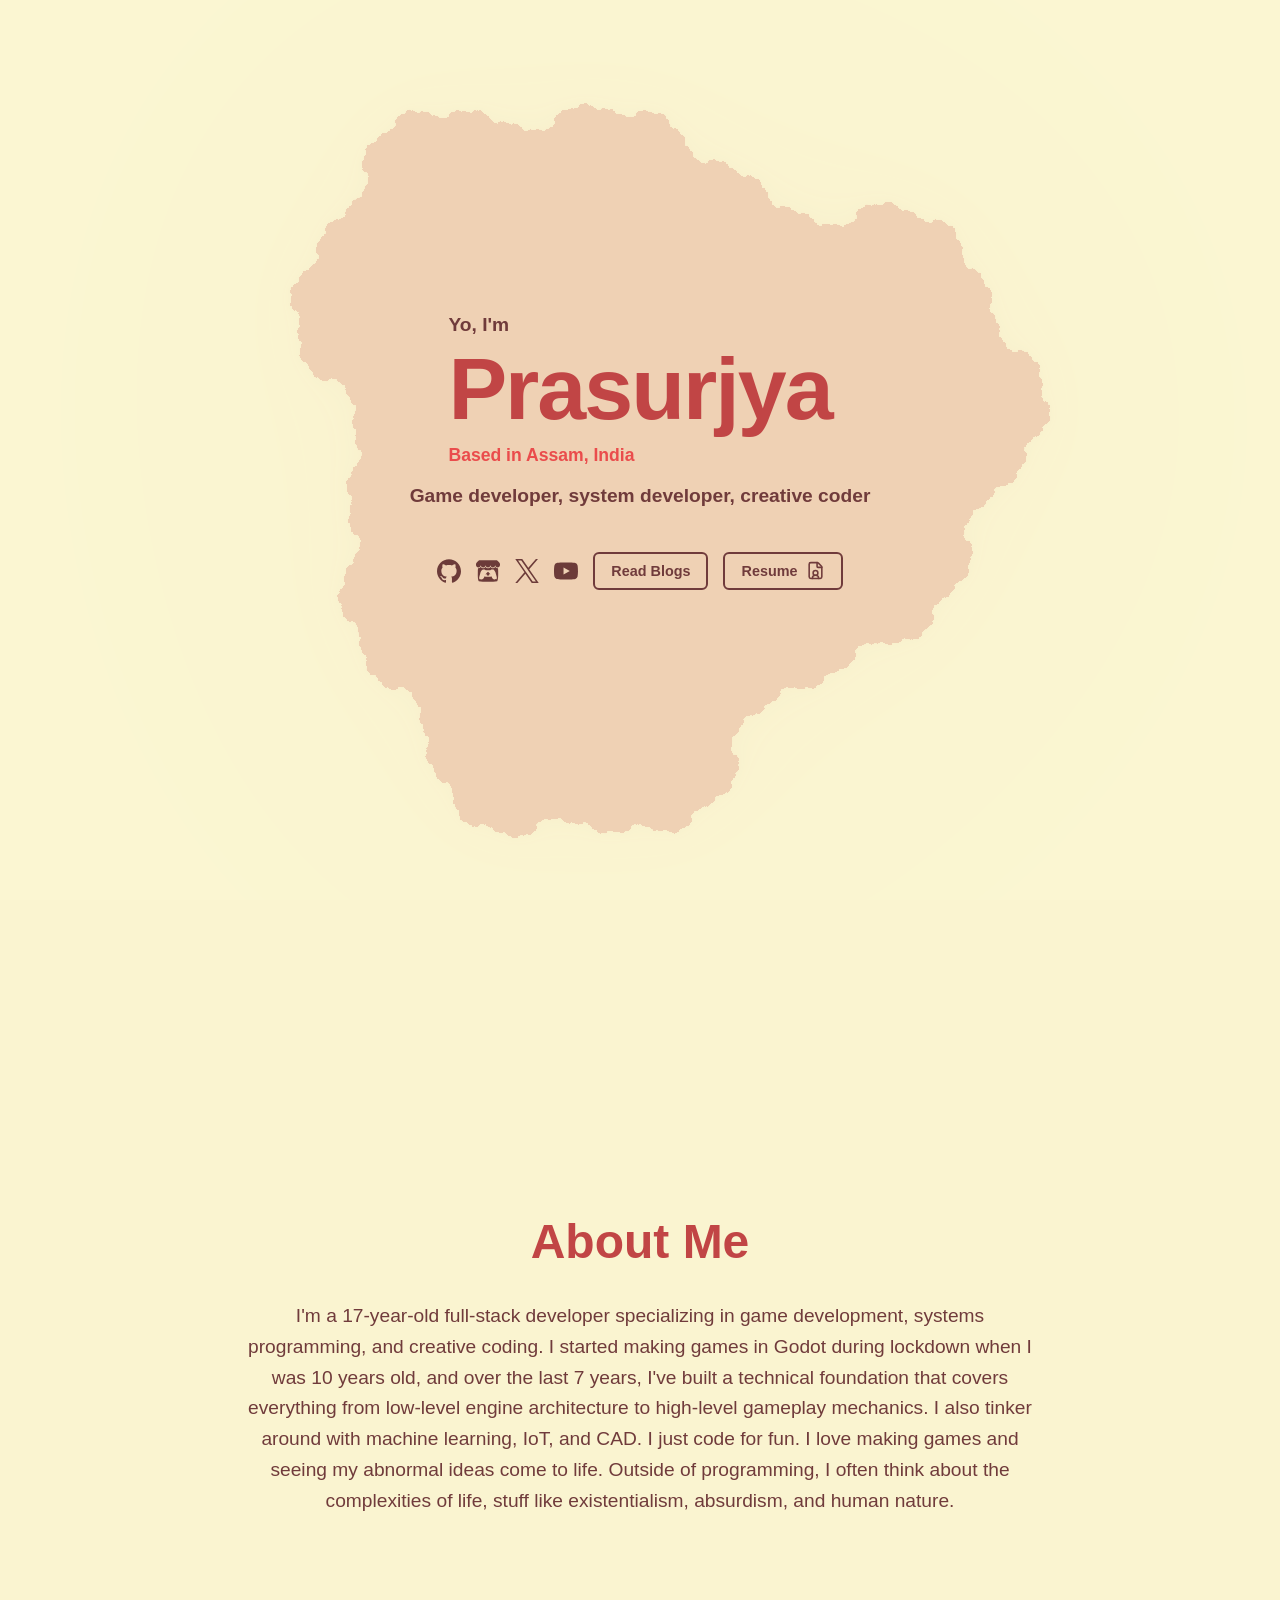
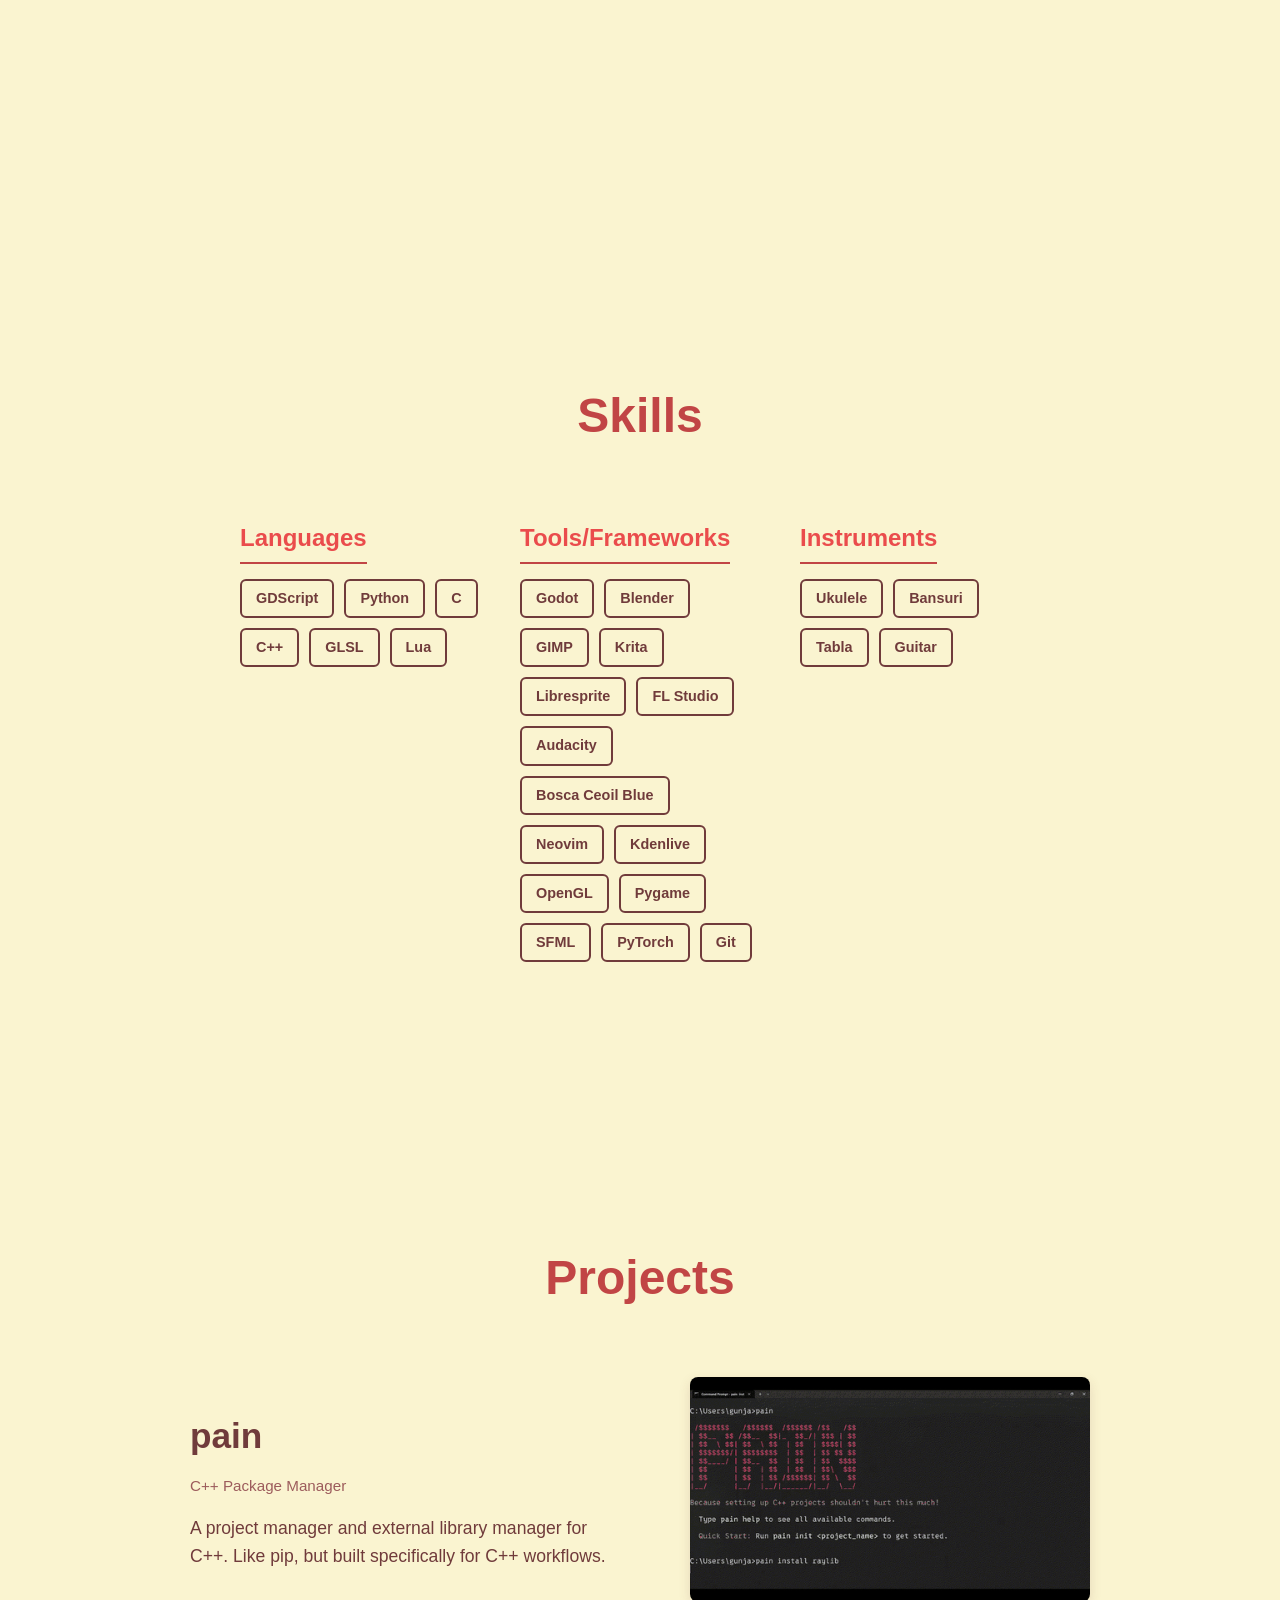
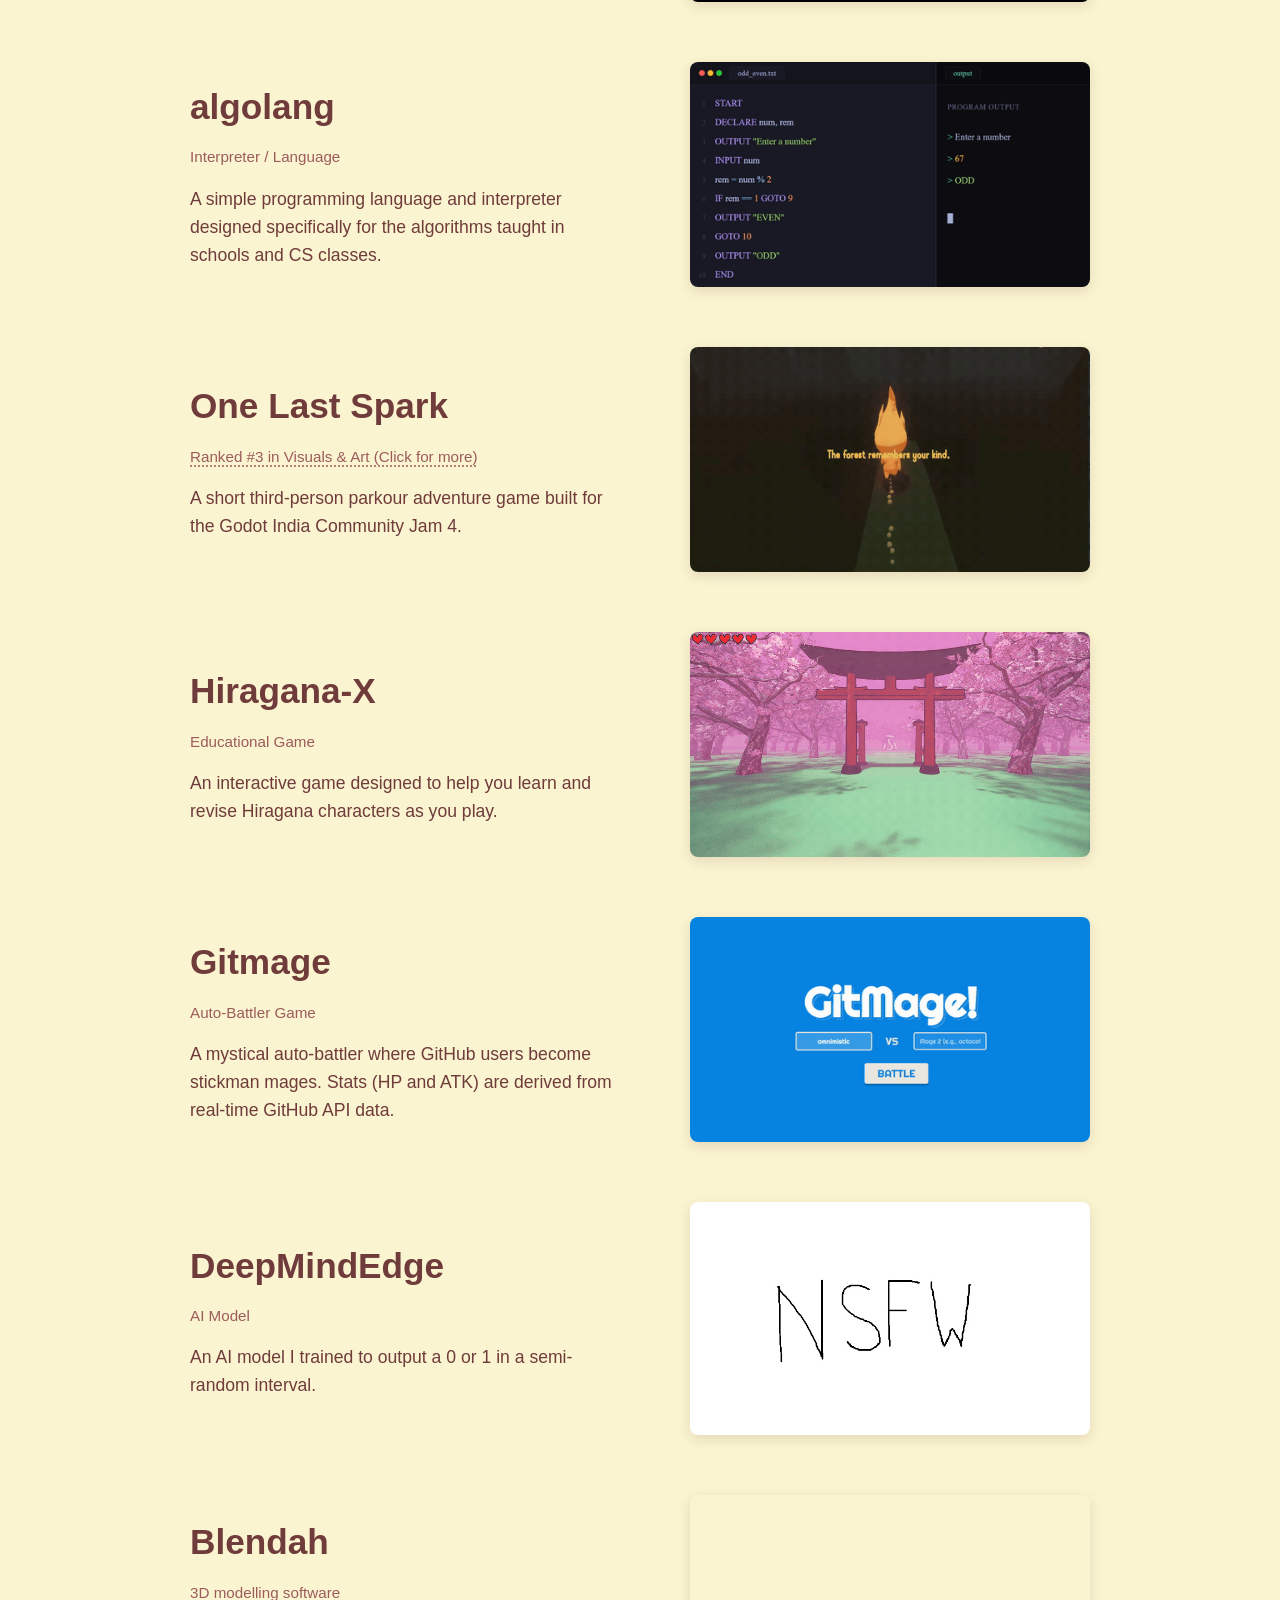
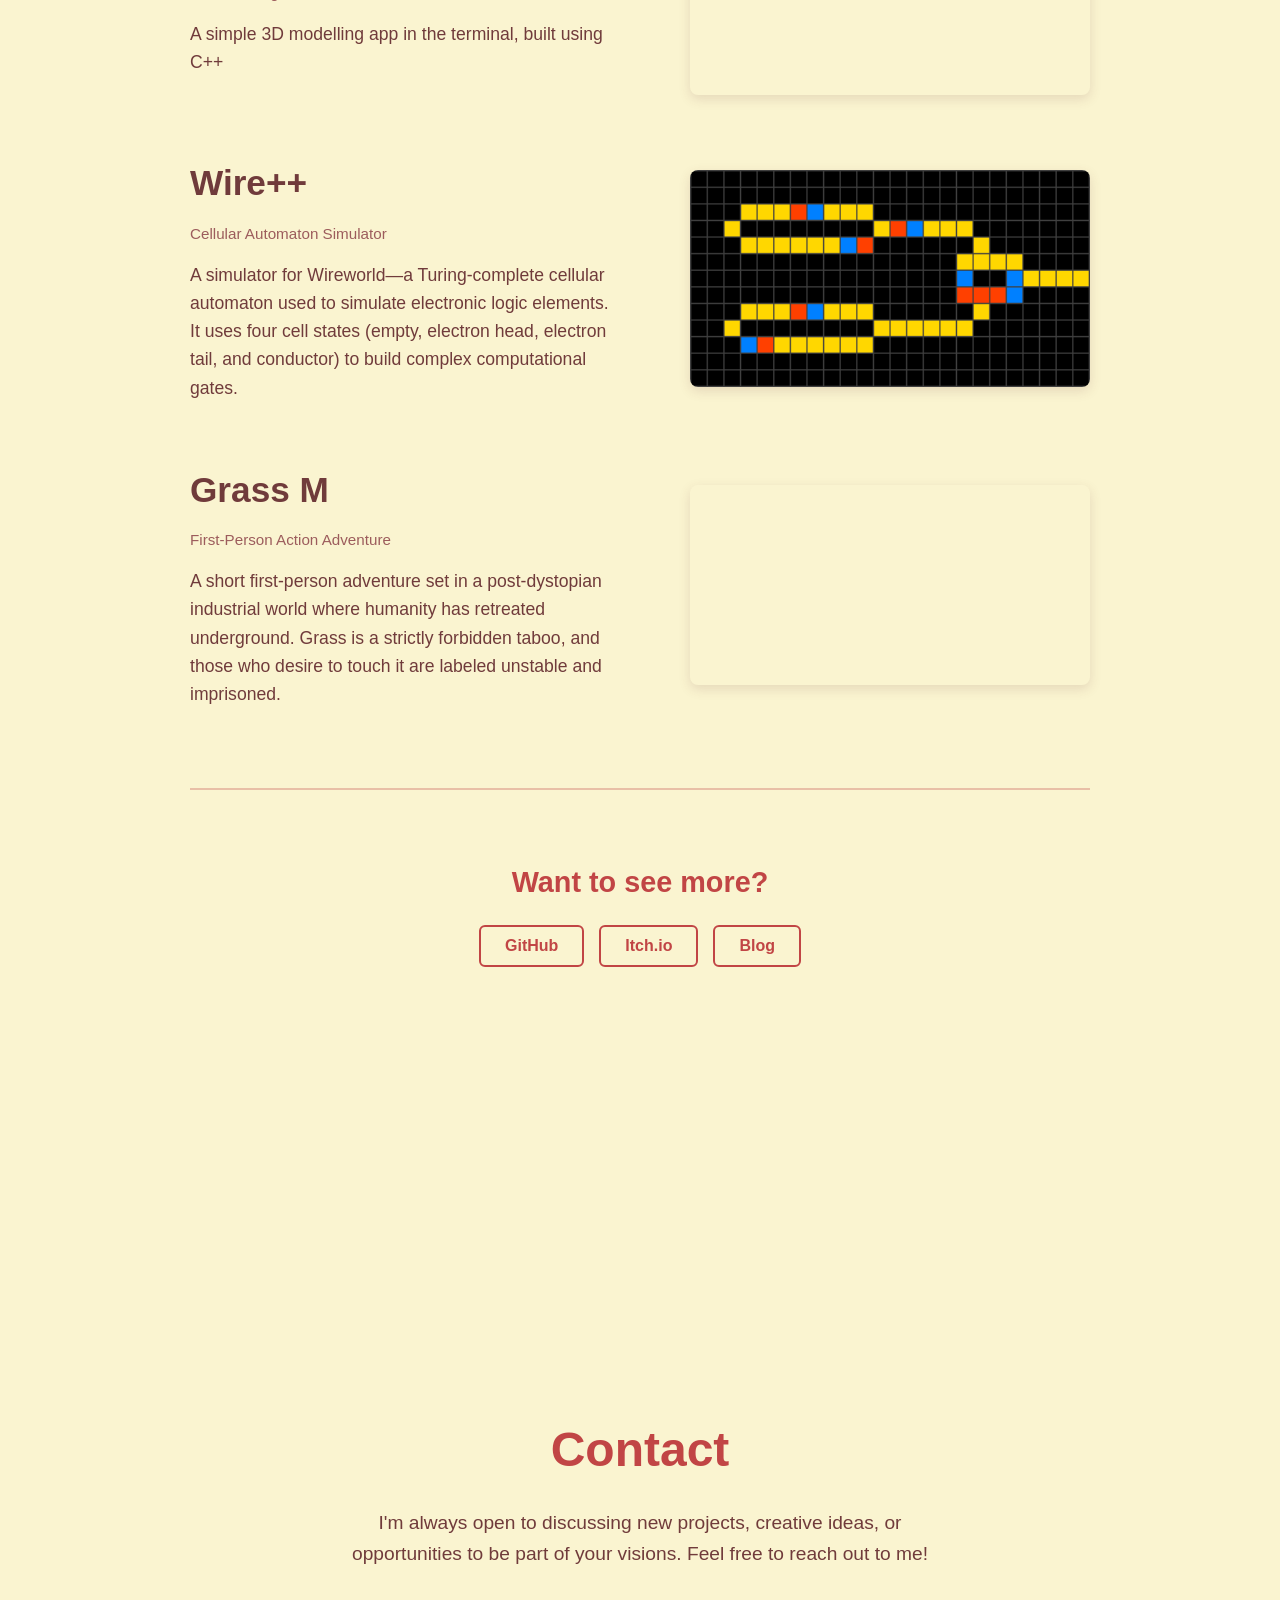
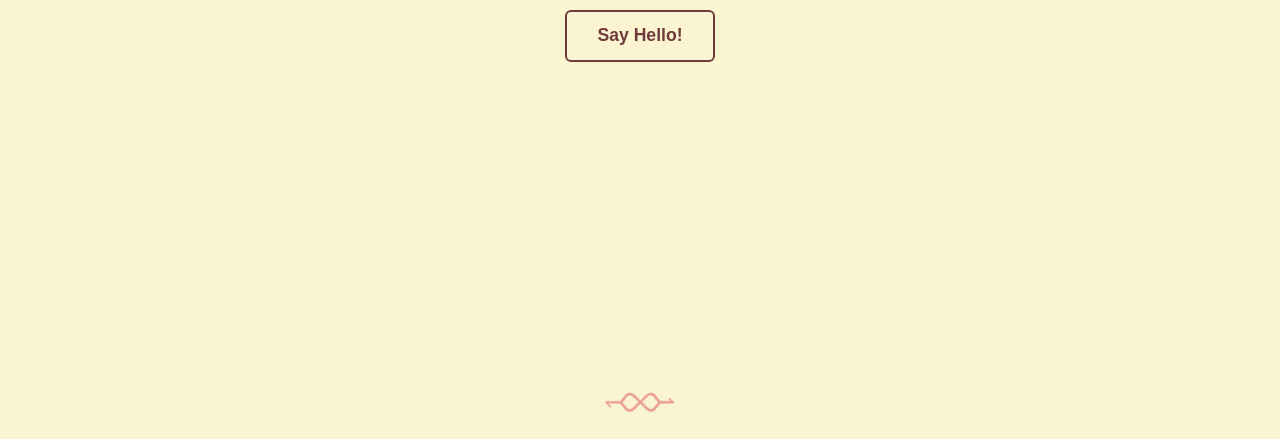
==== commit fe79235d: "added webring" ====
--- a/index.html
+++ b/index.html
@@ -257,11 +257,16 @@
         </div>
     </section>
 
-    <footer>
-        <div class="footer-content">
-            <p>Designed & Built by Prasurjya</p>
-            <p class="copyright">&copy; 2026 Omnimistic. All rights reserved.</p>
-        </div>
-    </footer>
+    <section id="webring">
+        <div class="webring">
+            <div class="webring-btn" id="webring-btn">
+                <img src="./src/threadlocked_white.gif" alt="webring" />
+                <div class="webring-half left" title="← previous site"></div>
+                <div class="webring-half right" title="next site →"></div>
+            </div>
+        </div>
+
+    </section>
+
 </body>
 </html>
--- a/styles.css
+++ b/styles.css
@@ -561,38 +561,6 @@
     text-shadow: none;
 }
 
-/* ==================== FOOTER ==================== */
-footer {
-    flex-shrink: 0;
-    background-color: #703B3B;
-    color: #FAF4D0;
-    text-align: center;
-    padding: 15px 20px;
-    transition: background-color 0.6s ease, color 0.6s ease;
-    width: 100%;
-    box-sizing: border-box;
-}
-
-body.show-fluid footer { background-color: transparent; }
-
-.footer-content p {
-    margin: 0;
-    font-size: 0.9rem;
-    font-weight: bold;
-}
-
-.footer-content .copyright {
-    font-size: 0.75rem;
-    font-weight: normal;
-    margin-top: 2px;
-    color: #E0A9A9;
-    transition: color 0.6s ease, text-shadow 0.6s ease;
-}
-
-body.show-fluid .footer-content .copyright {
-    color: #FAF4D0;
-    text-shadow: 0 1px 2px rgba(0,0,0,0.5);
-}
 
 /* ==================== BLOG PAGE ==================== */
 body.blog-page {
@@ -1004,4 +972,55 @@
     body.show-fluid .parsed-markdown li {
         font-size: 1.1rem;
     }
-}+}
+
+.webring {
+    display: flex;
+    justify-content: center;
+    align-items: center;
+    padding: 20px;
+}
+
+.webring-btn {
+    position: relative;
+    display: inline-block;
+    cursor: pointer;
+    width: 88px; /* standard 88x31 button size */
+}
+
+.webring-btn img {
+    display: block;
+    width: 100%;
+    height: auto;
+    filter: invert(24%) sepia(23%) saturate(1072%) hue-rotate(314deg) brightness(97%) contrast(89%);
+}
+
+.webring-btn::before,
+.webring-btn::after {
+    content: '';
+    position: absolute;
+    top: 0;
+    width: 50%;
+    height: 100%;
+    background-color: rgba(255, 255, 255, 0.25);
+    opacity: 0;
+    transition: opacity 0.2s ease;
+    pointer-events: none;
+}
+
+.webring-btn::before { left: 0; border-radius: 2px 0 0 2px; }
+.webring-btn::after  { right: 0; border-radius: 0 2px 2px 0; }
+
+.webring-btn.hover-left::before  { opacity: 1; }
+.webring-btn.hover-right::after  { opacity: 1; }
+
+.webring-half {
+    position: absolute;
+    top: 0;
+    width: 50%;
+    height: 100%;
+    pointer-events: all;
+}
+
+.webring-half.left  { left: 0; }
+.webring-half.right { right: 0; }
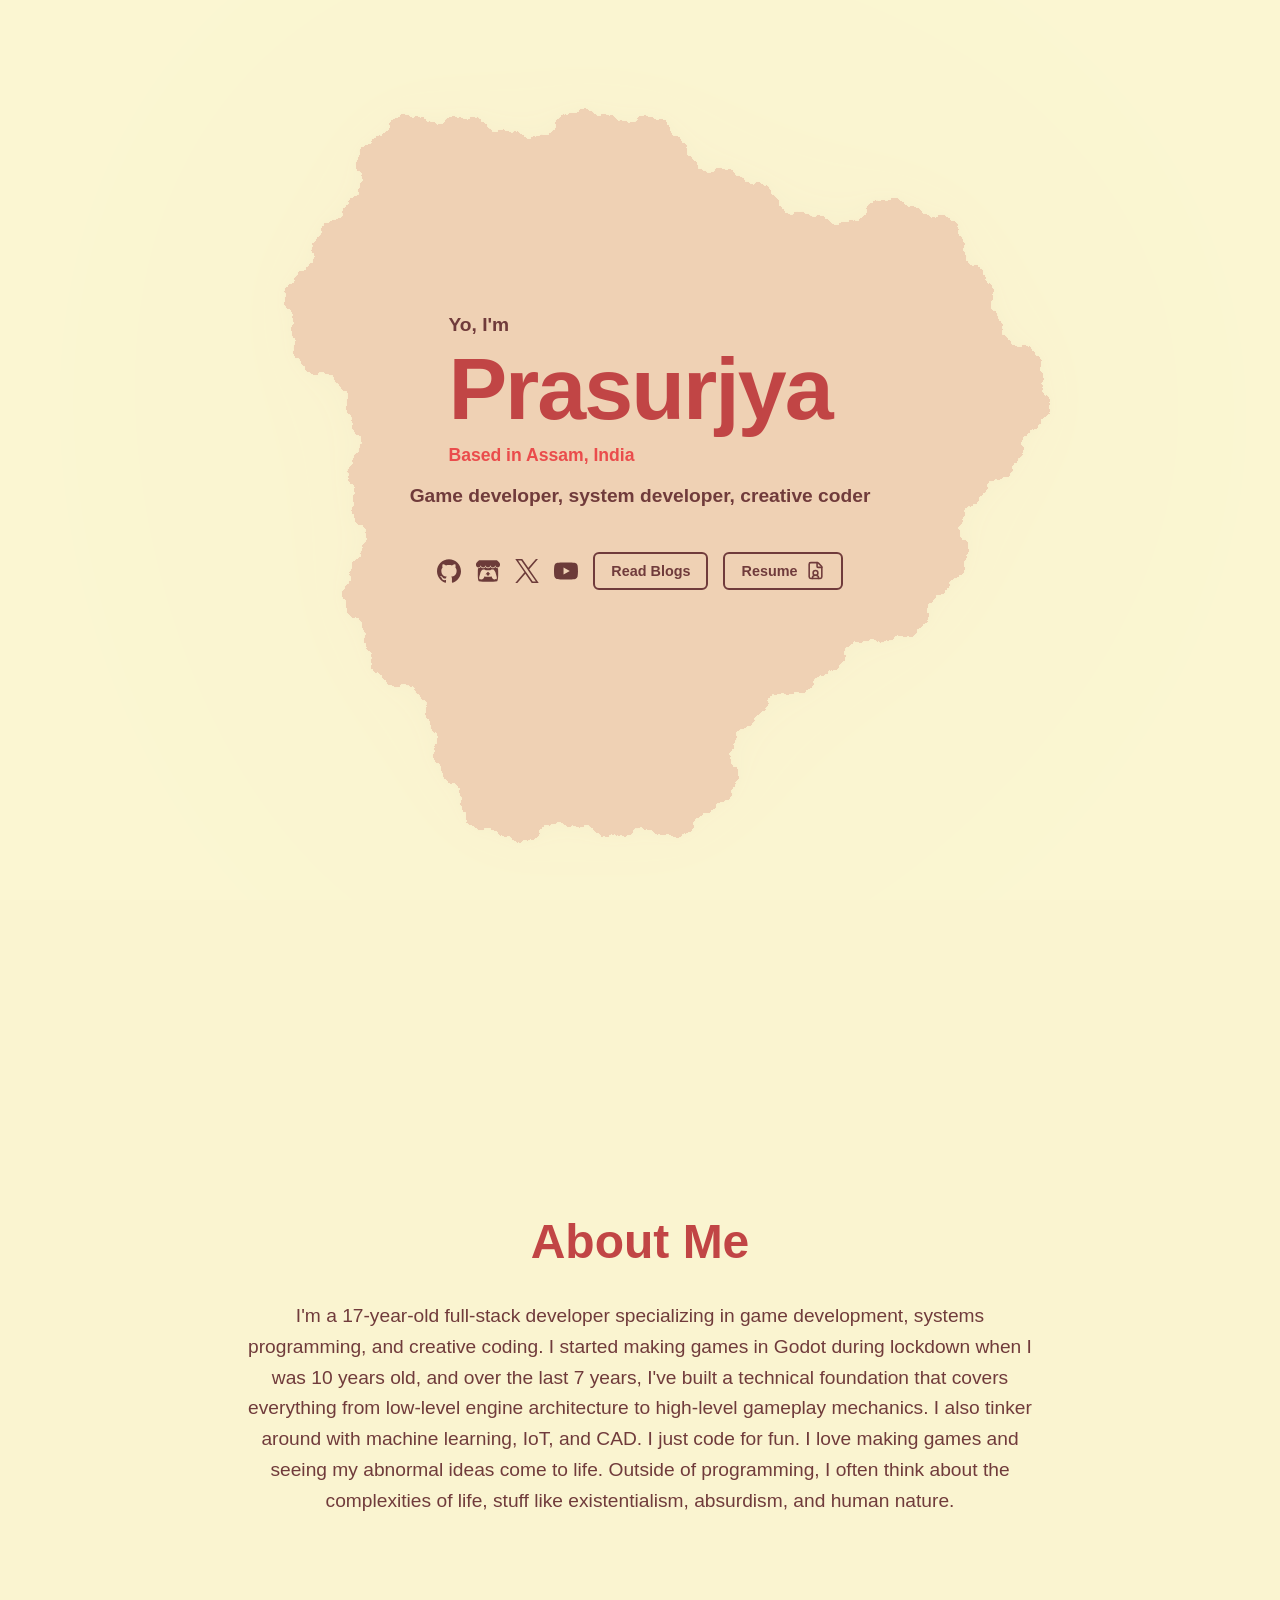
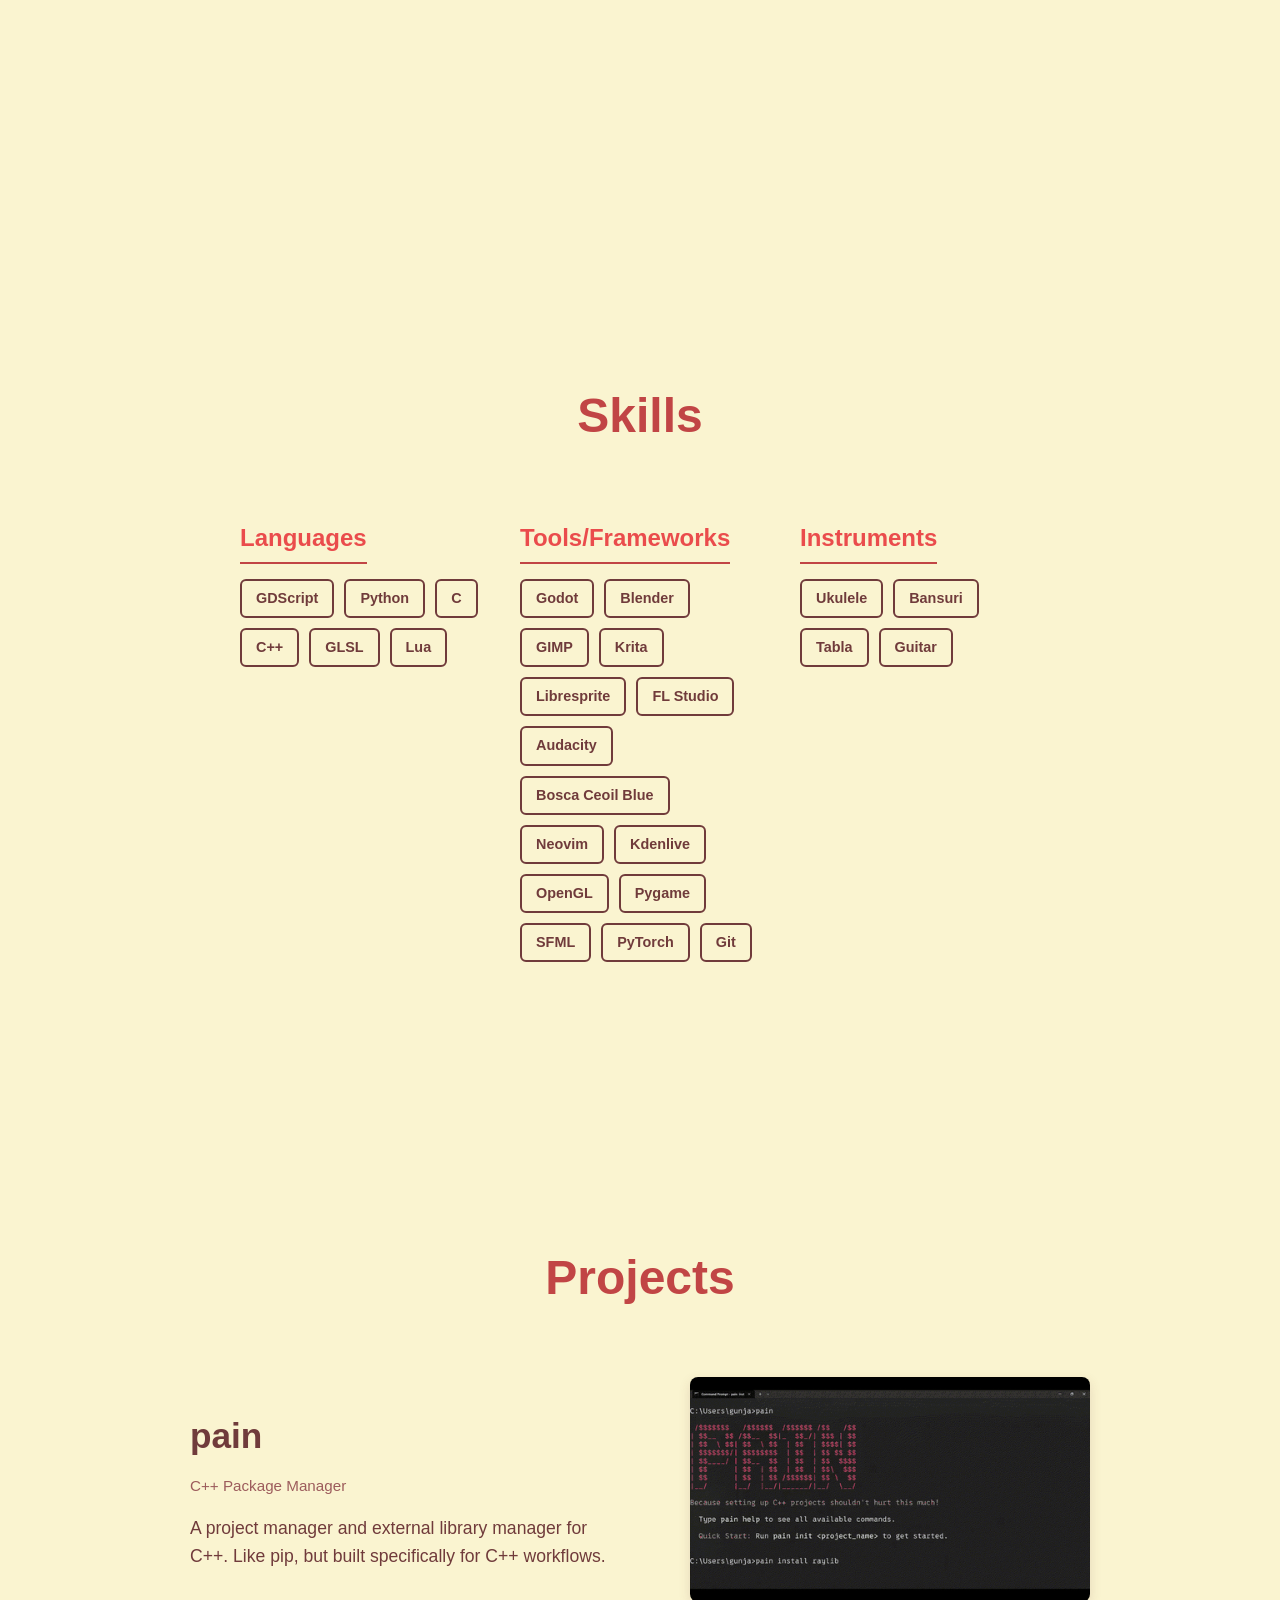
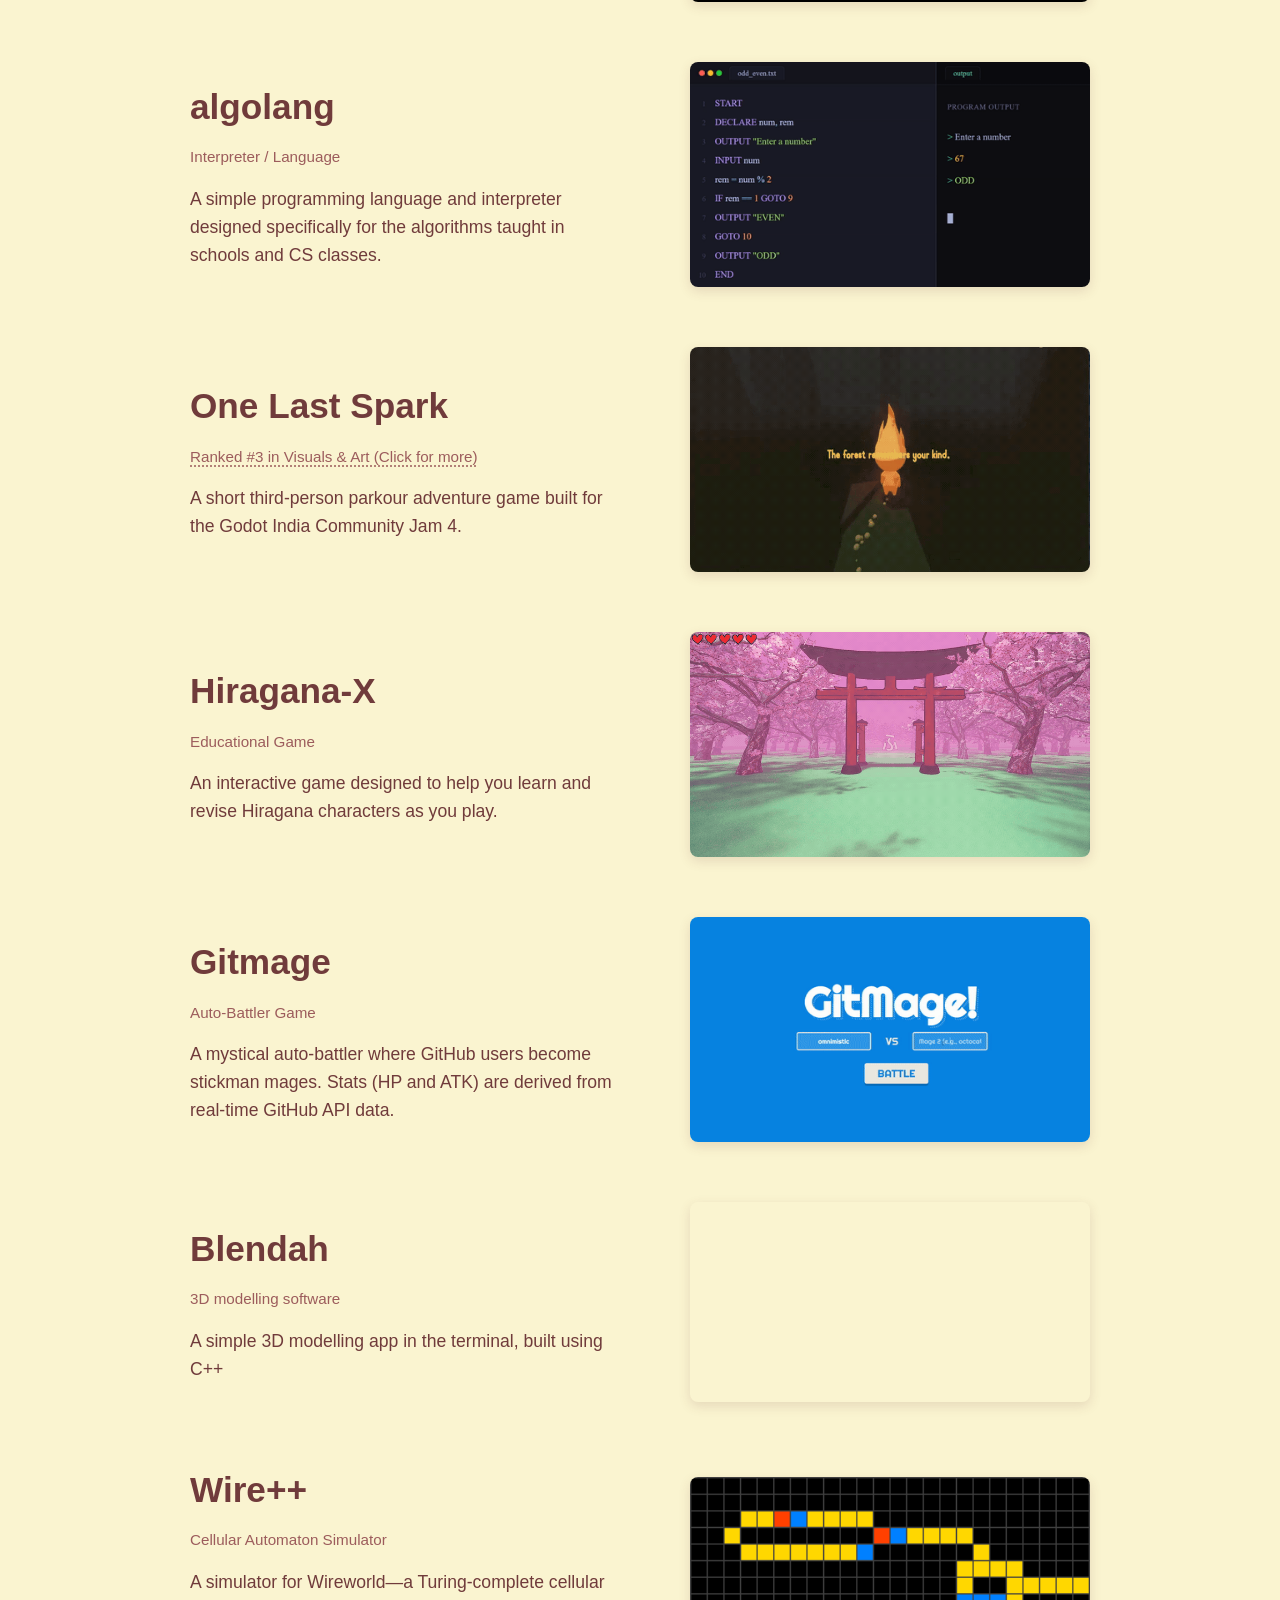
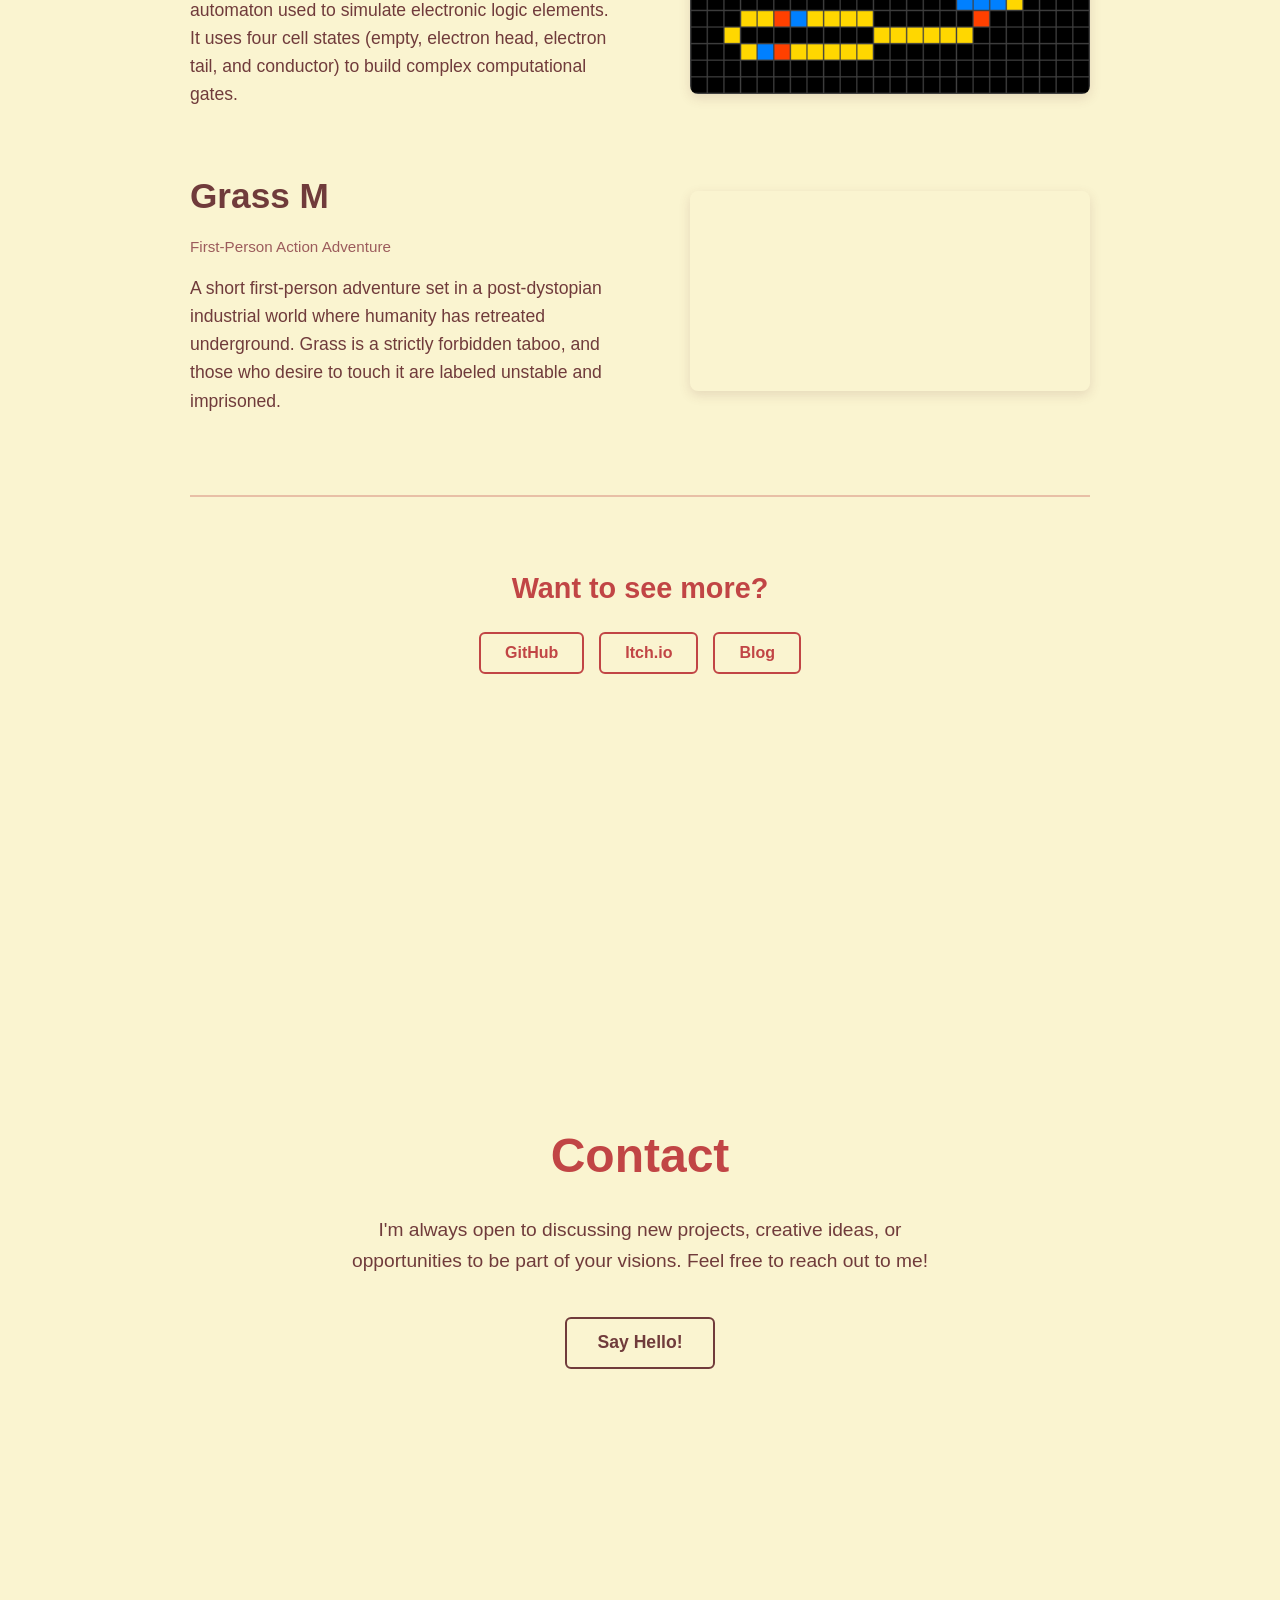
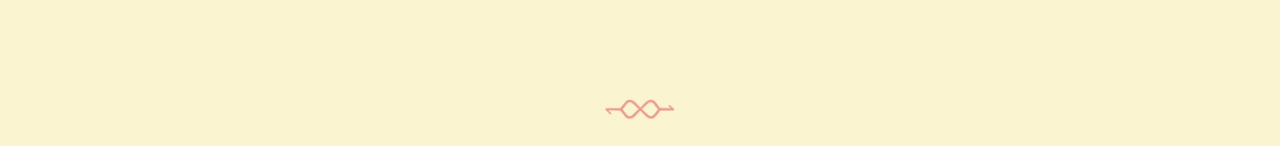
==== commit 2da19198: "Restore and correct HTML structure in index.html The HTML structure has been restored and corrected." ====
--- a/index.html
+++ b/index.html
@@ -181,7 +181,7 @@
                 </div>
             </div>
 
-            <div class="project-card">
+            <!--<div class="project-card">
                 <div class="project-info">
                     <h3><a href="https://github.com/omnimistic/DeepMindEdge" target="_blank">DeepMindEdge</a></h3>
                     <p class="project-tag">AI Model</p>
@@ -192,7 +192,7 @@
                         <img src="./src/projects/warn.webp" alt="nsfw warning thumbnail" onerror="this.src='data:image/svg+xml;charset=UTF-8,%3Csvg xmlns=%22http://www.w3.org/2000/svg%22 width=%22400%22 height=%22250%22 style=%22background:%23703B3B;border-radius:8px;%22%3E%3C/svg%3E'"/>
                     </a>
                 </div>
-            </div>
+            </div>-->
 
             <div class="project-card">
                 <div class="project-info">
@@ -269,4 +269,4 @@
     </section>
 
 </body>
-</html>+</html>
--- a/styles.css
+++ b/styles.css
@@ -1023,4 +1023,31 @@
 }
 
 .webring-half.left  { left: 0; }
-.webring-half.right { right: 0; }+.webring-half.right { right: 0; }
+
+.parsed-markdown .katex-display {
+    margin: 2.2rem 0;
+    padding: 1.6rem 2rem;
+    background: rgba(30, 30, 46, 0.65);
+    border-radius: 10px;
+    /* border-left: 5px solid rgba(122, 162, 247, 0.8); */
+    overflow-x: auto;
+    backdrop-filter: blur(8px);
+}
+
+.parsed-markdown .katex {
+    font-size: 1.09em;
+    line-height: 1.65;
+}
+
+.parsed-markdown .math-inline .katex {
+    background: rgba(42, 42, 58, 0.7);
+    padding: 0.12em 0.4em;
+    border-radius: 4px;
+    font-size: 1.05em;
+}
+
+/* Optional: Soften the box even more */
+.parsed-markdown .katex-display .katex {
+    padding: 0.3rem 0;
+}
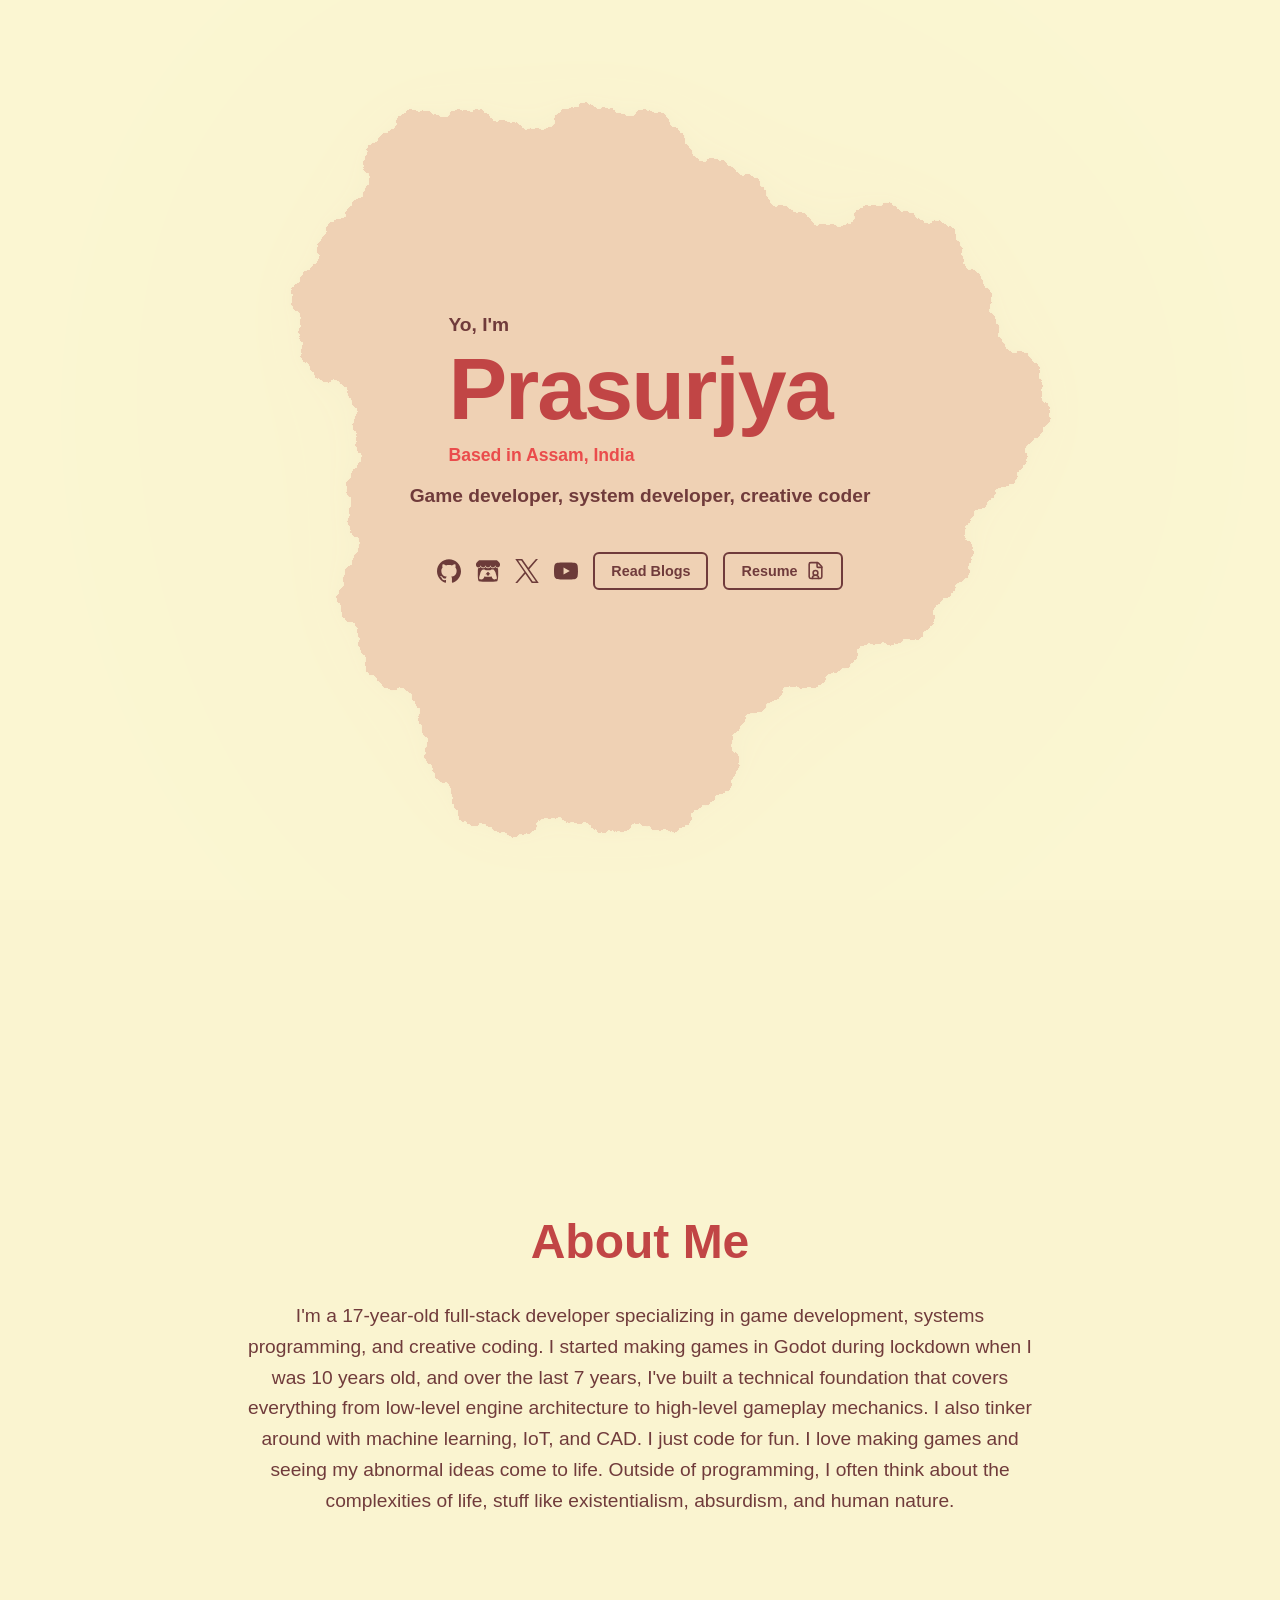
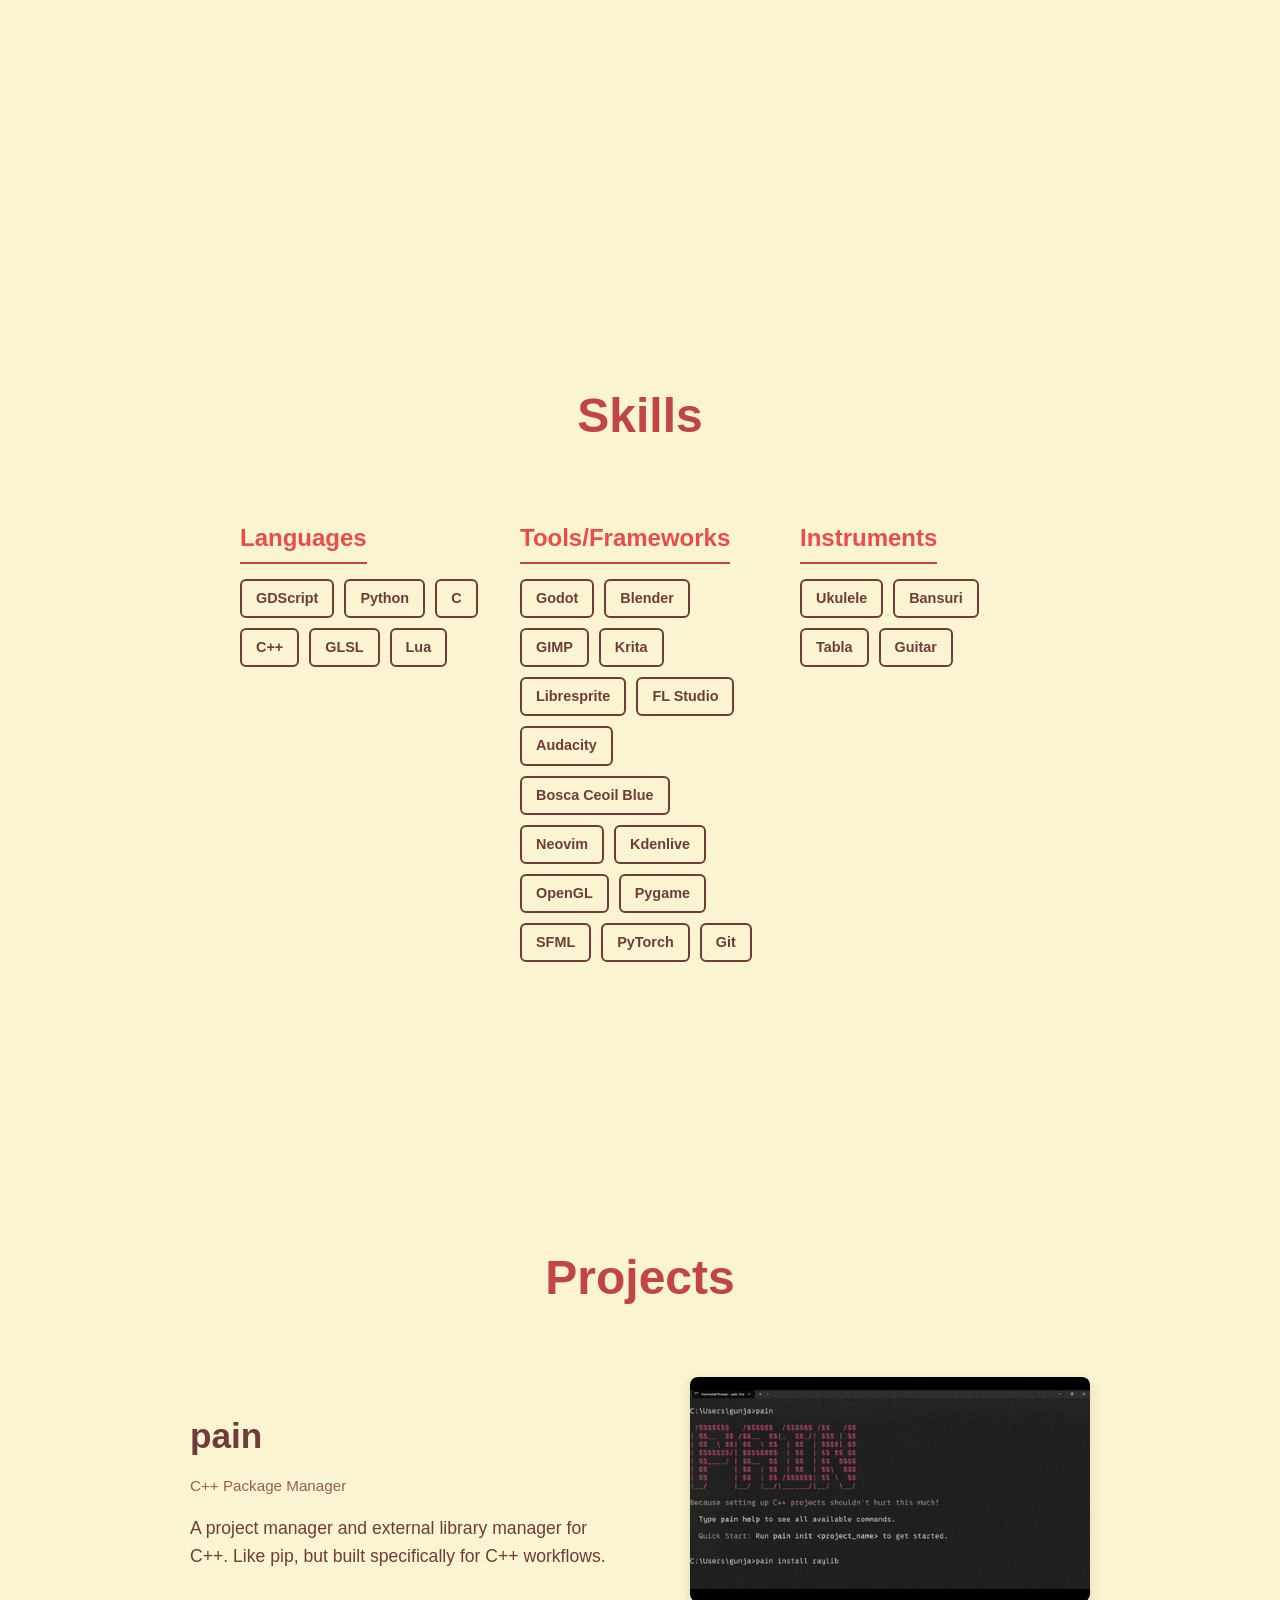
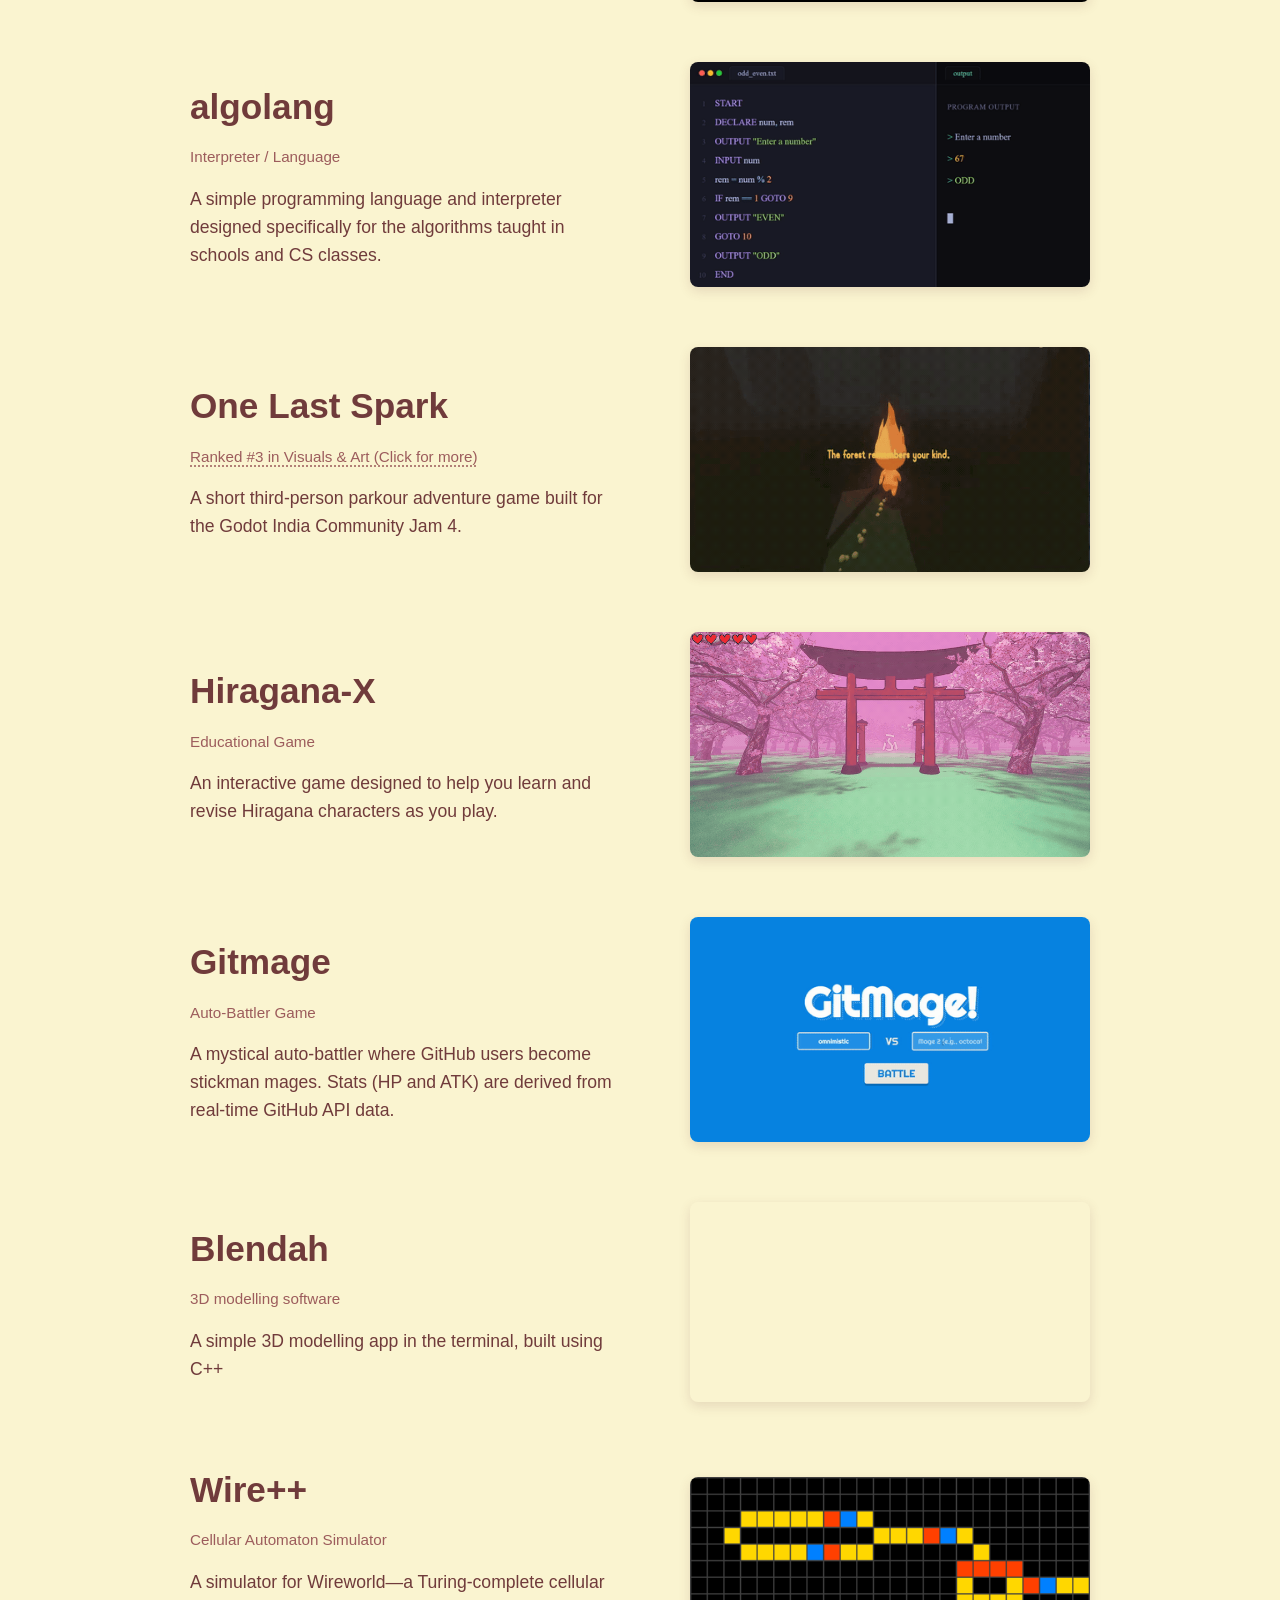
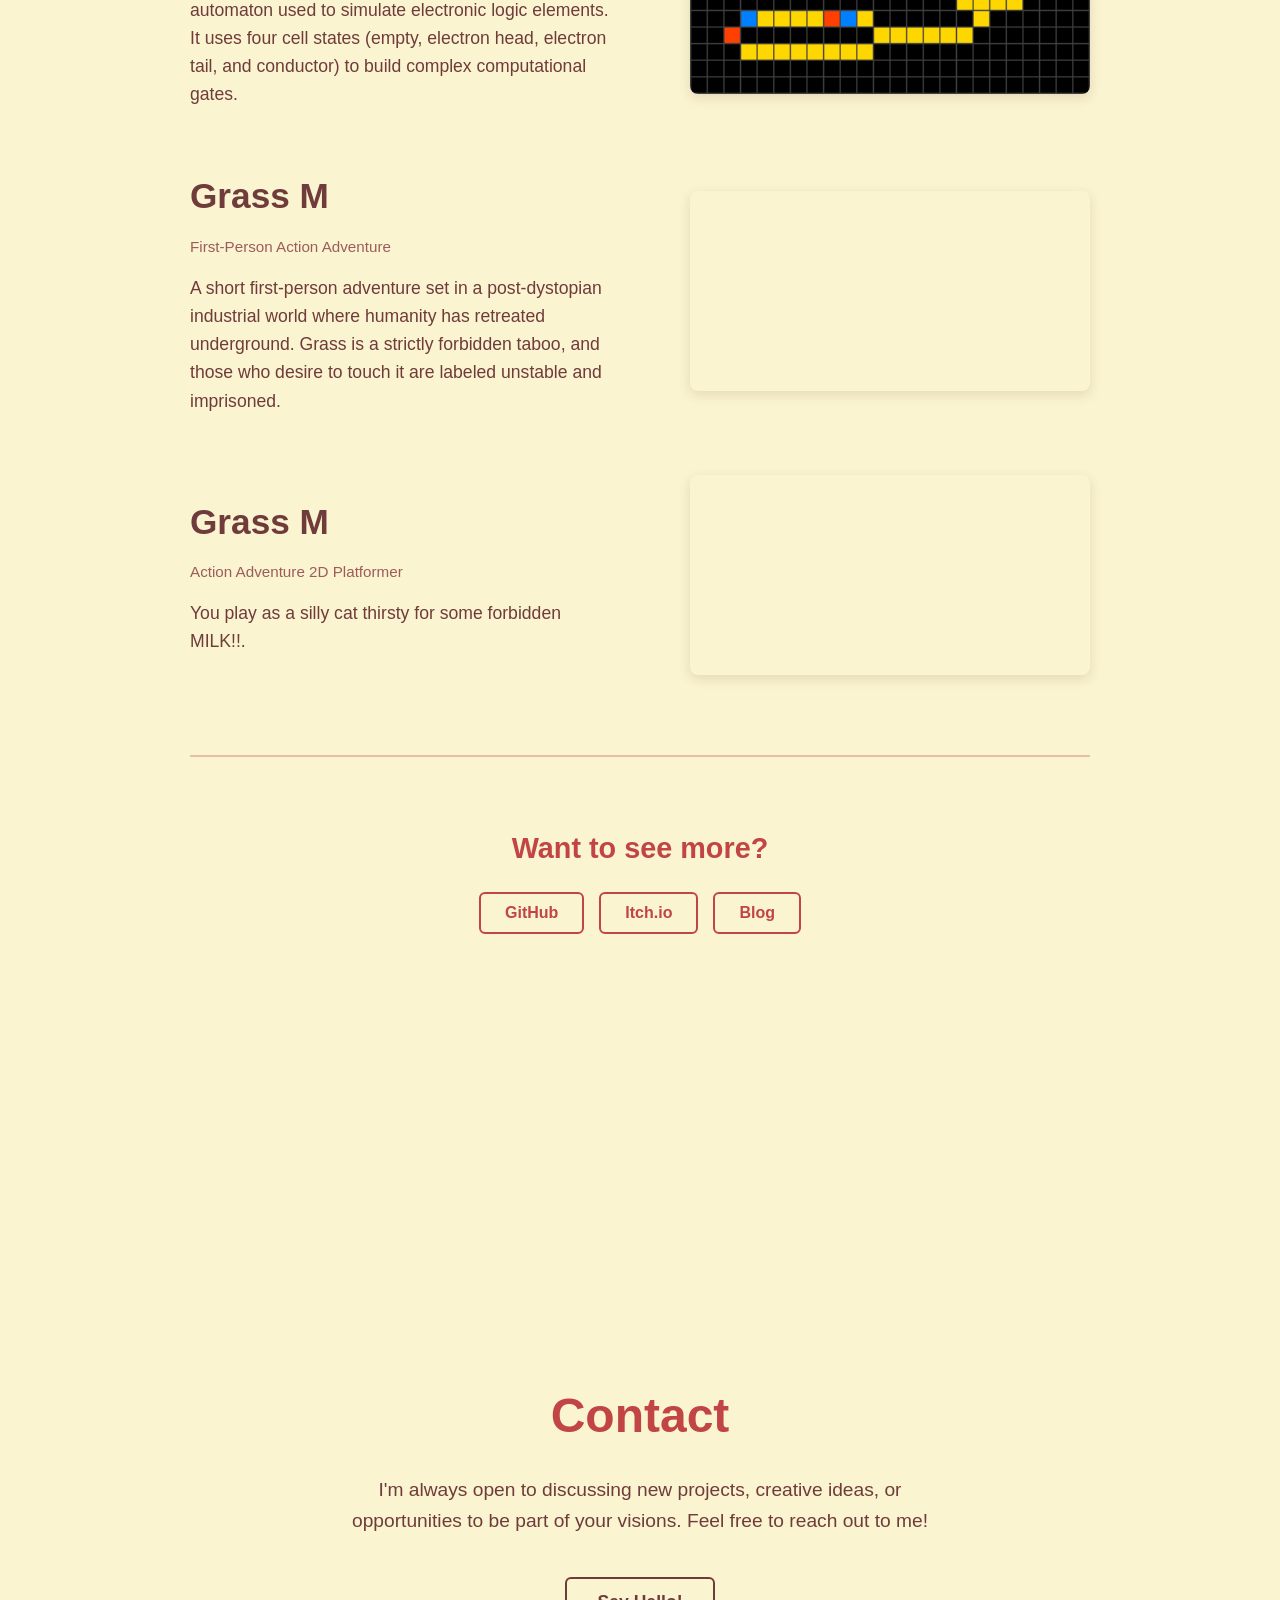
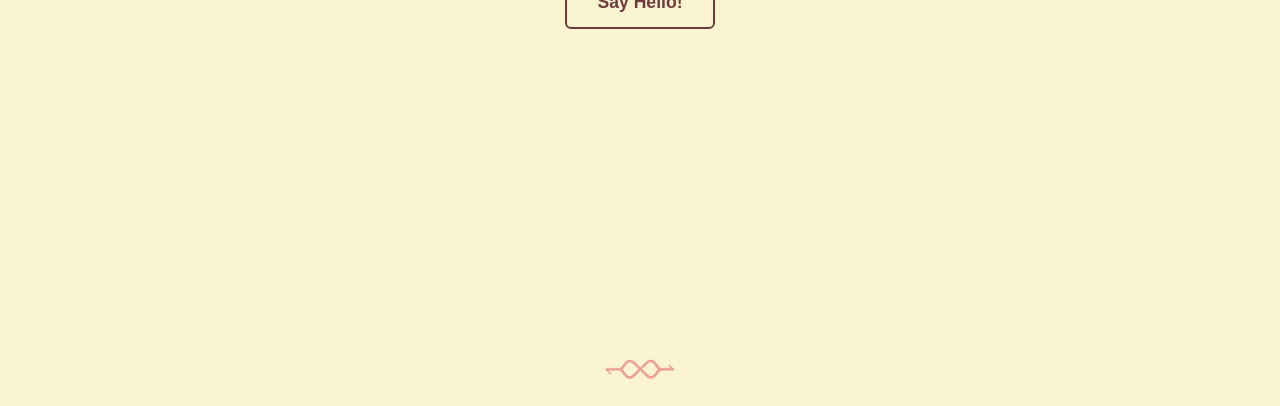
==== commit 63804d5c: "Add files via upload" ====
--- a/index.html
+++ b/index.html
@@ -181,19 +181,6 @@
                 </div>
             </div>
 
-            <!--<div class="project-card">
-                <div class="project-info">
-                    <h3><a href="https://github.com/omnimistic/DeepMindEdge" target="_blank">DeepMindEdge</a></h3>
-                    <p class="project-tag">AI Model</p>
-                    <p class="project-desc">An AI model I trained to output a 0 or 1 in a semi-random interval.</p>
-                </div>
-                <div class="project-image">
-                    <a href="#" target="_blank">
-                        <img src="./src/projects/warn.webp" alt="nsfw warning thumbnail" onerror="this.src='data:image/svg+xml;charset=UTF-8,%3Csvg xmlns=%22http://www.w3.org/2000/svg%22 width=%22400%22 height=%22250%22 style=%22background:%23703B3B;border-radius:8px;%22%3E%3C/svg%3E'"/>
-                    </a>
-                </div>
-            </div>-->
-
             <div class="project-card">
                 <div class="project-info">
                     <h3><a href="https://github.com/omnimistic/Blendah" target="_blank">Blendah</a></h3>
@@ -232,6 +219,21 @@
                     <a href="#" target="_blank">
                         <video autoplay loop muted playsinline title="Grass M thumbnail">
                             <source src="./src/projects/grassm.mp4" type="video/mp4">
+                        </video>
+                    </a>
+                </div>
+            </div>
+
+            <div class="project-card">
+                <div class="project-info">
+                    <h3><a href="https://omnimistic.itch.io/milk-overdose" target="_blank">Grass M</a></h3>
+                    <p class="project-tag">Action Adventure 2D Platformer</p>
+                    <p class="project-desc">You play as a silly cat thirsty for some forbidden MILK!!.</p>
+                </div>
+                <div class="project-image">
+                    <a href="https://omnimistic.itch.io/milk-overdose" target="_blank">
+                        <video autoplay loop muted playsinline title="Milk overdone thumbnail">
+                            <source src="./src/projects/milk-overdose.mp4" type="video/mp4">
                         </video>
                     </a>
                 </div>
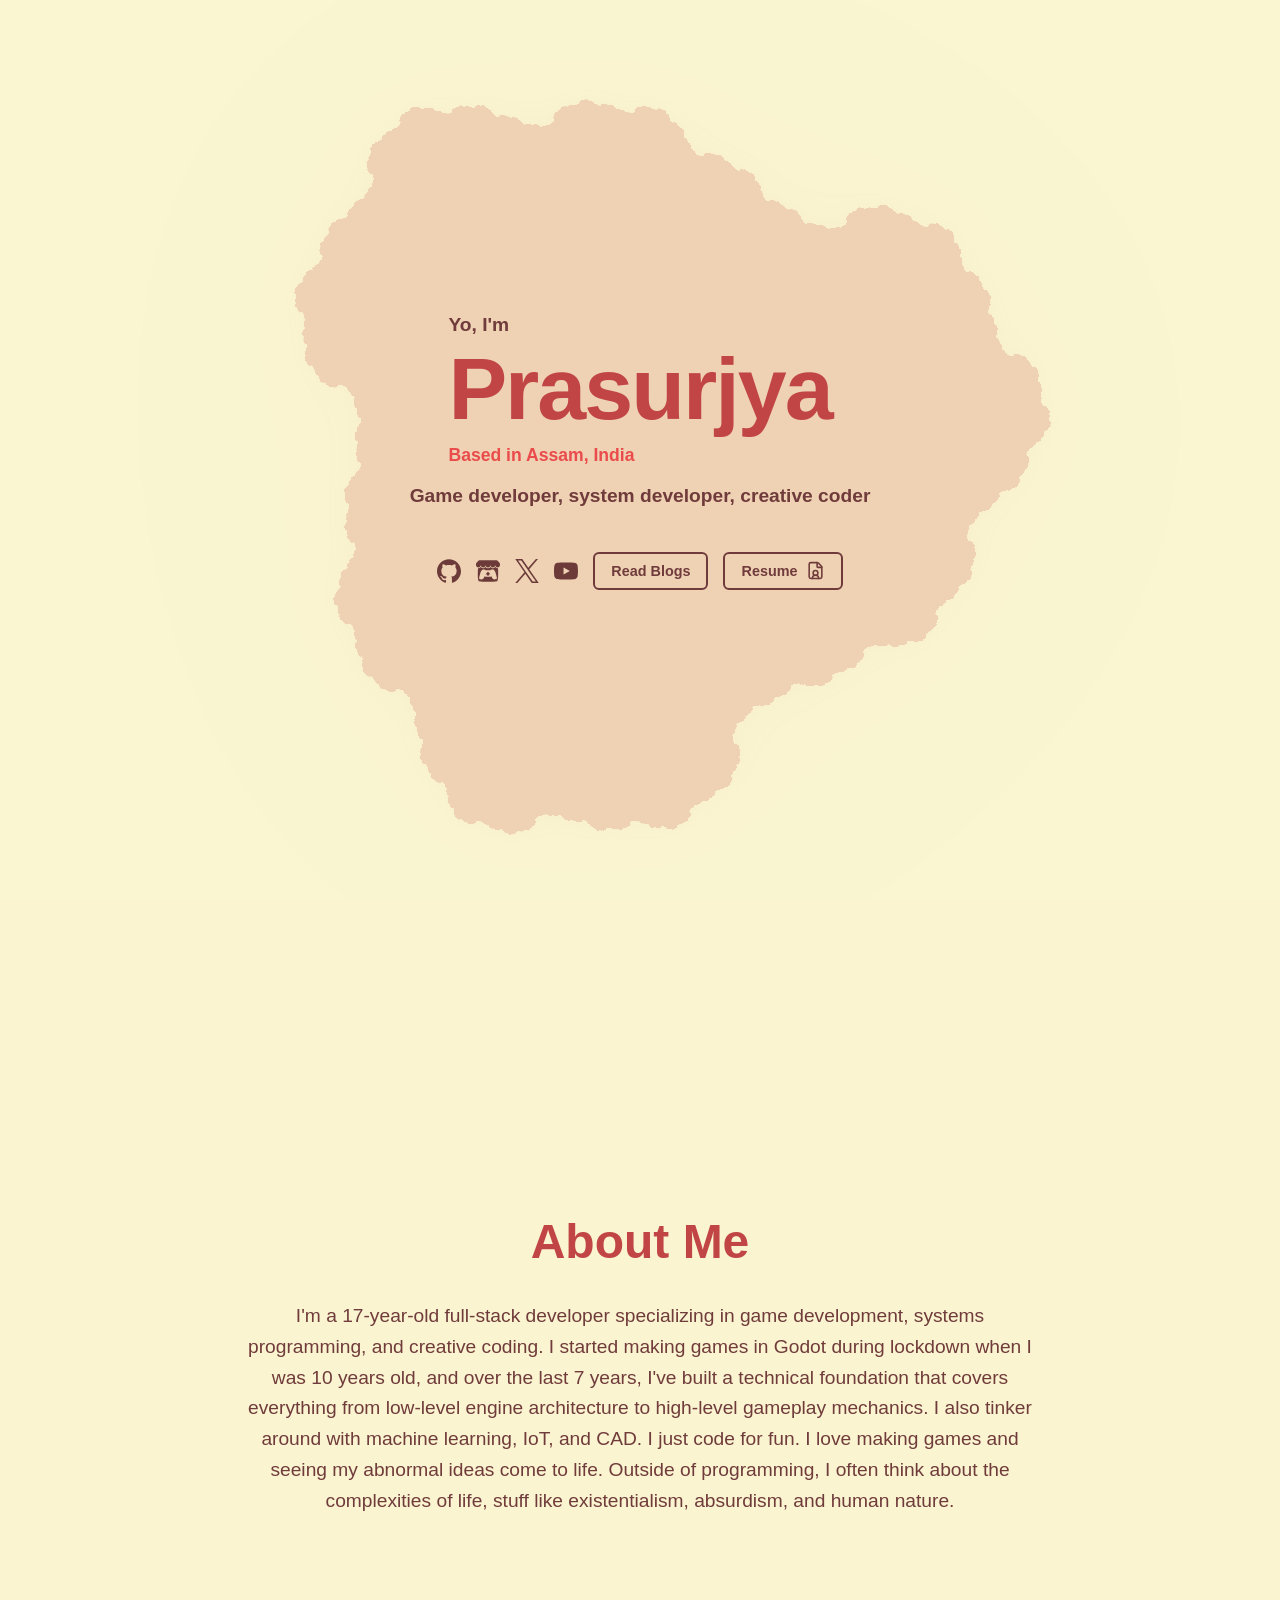
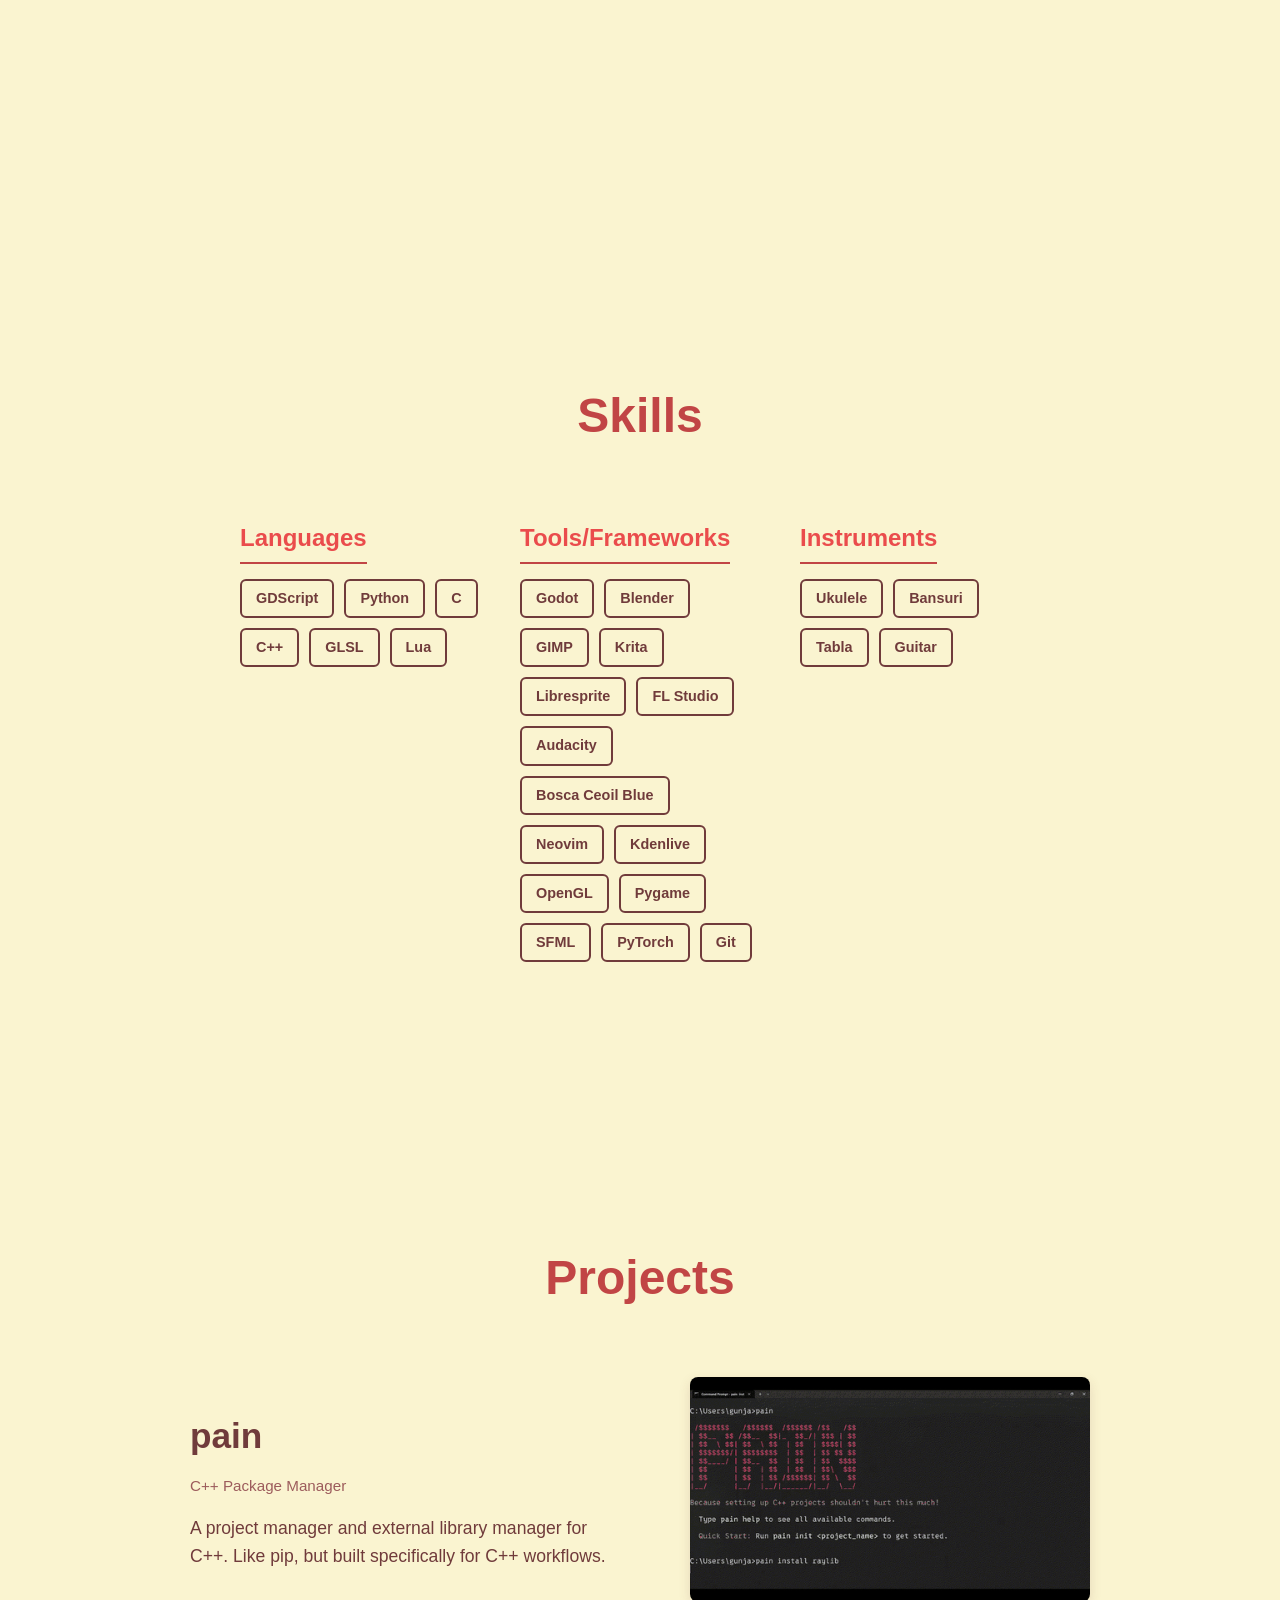
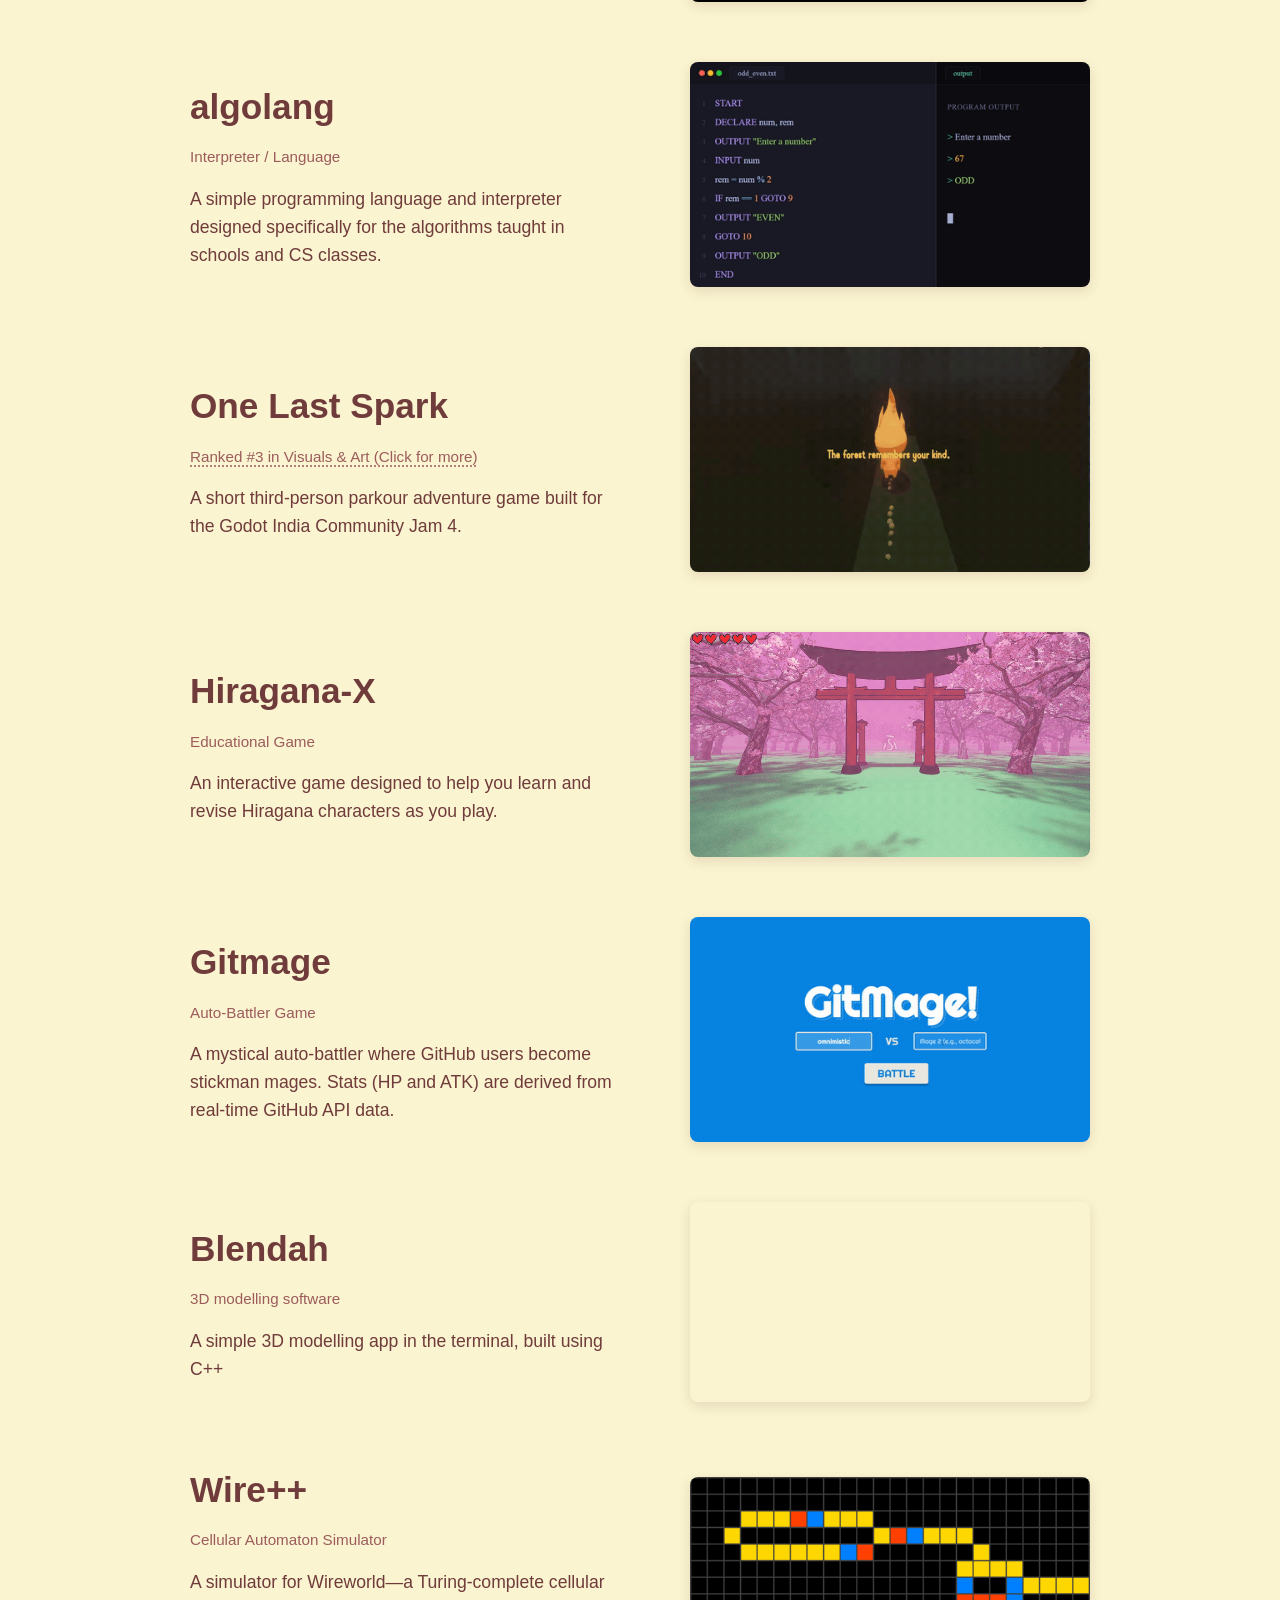
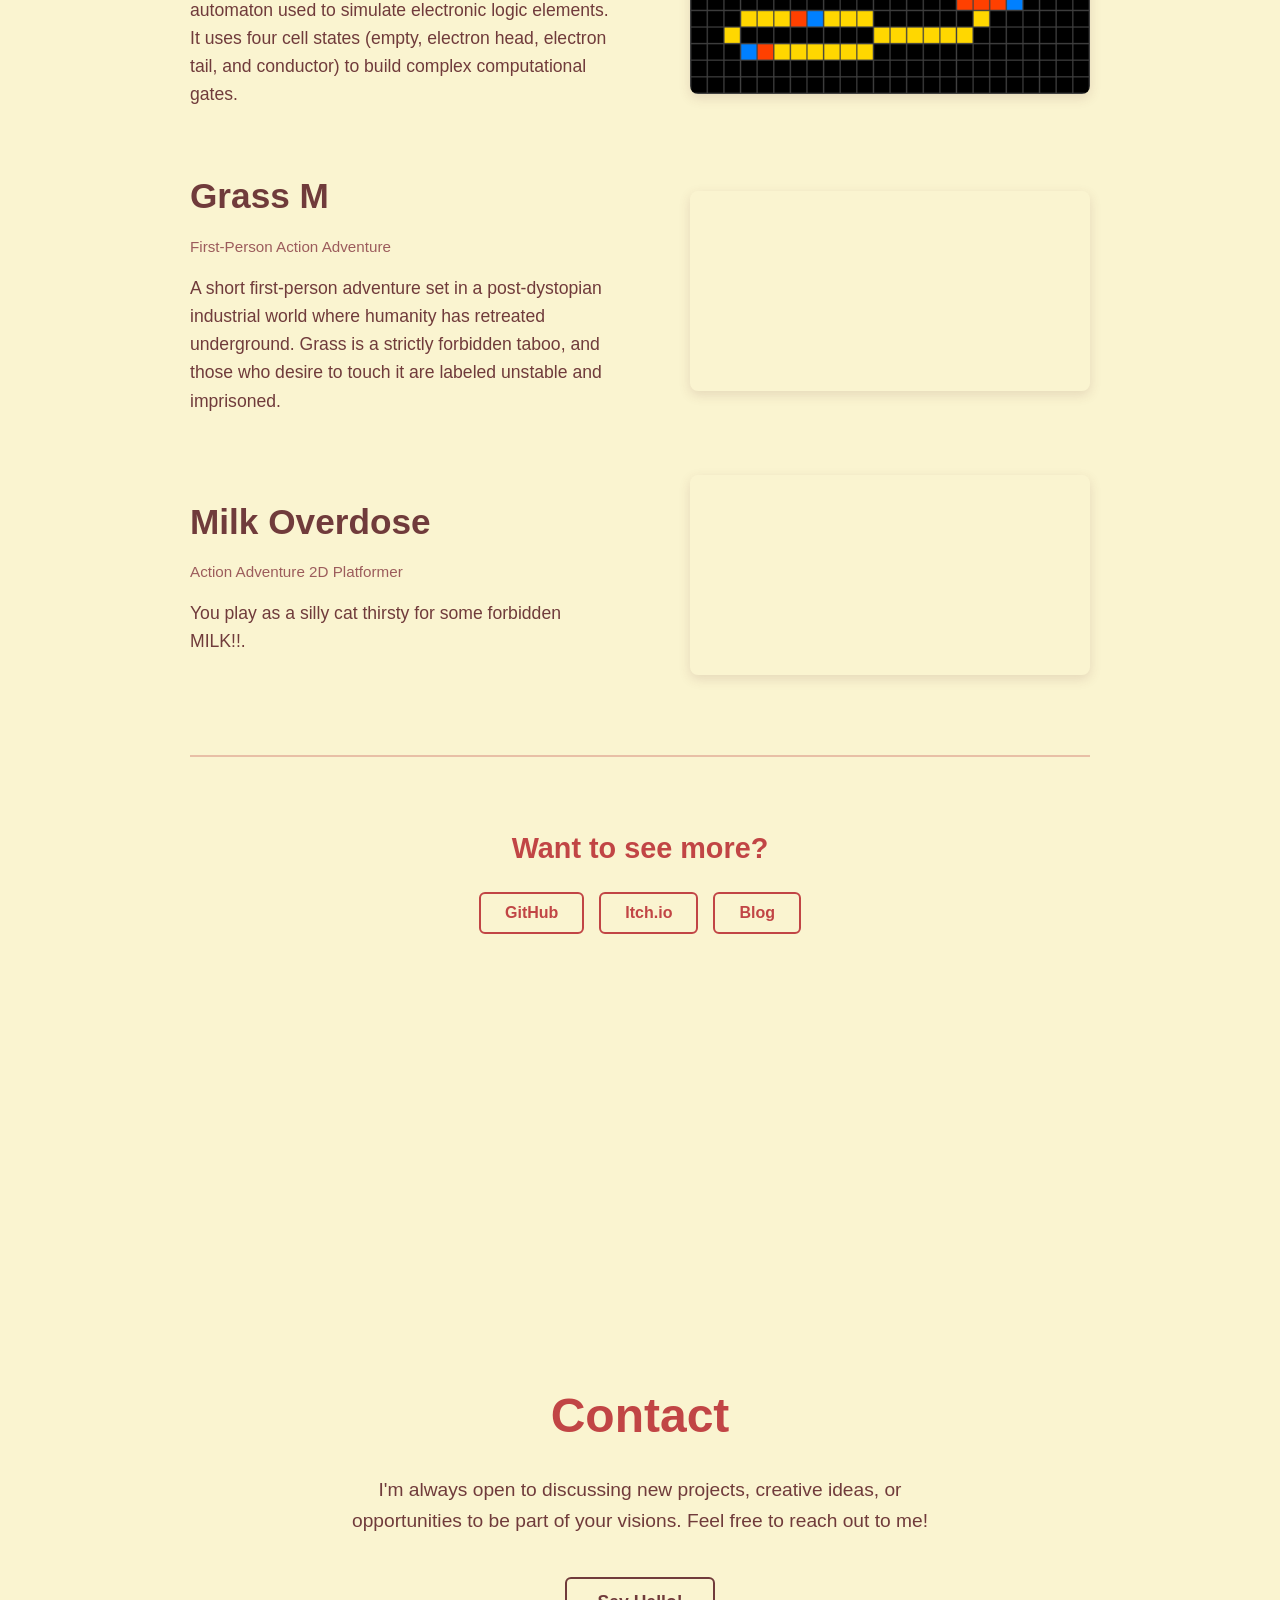
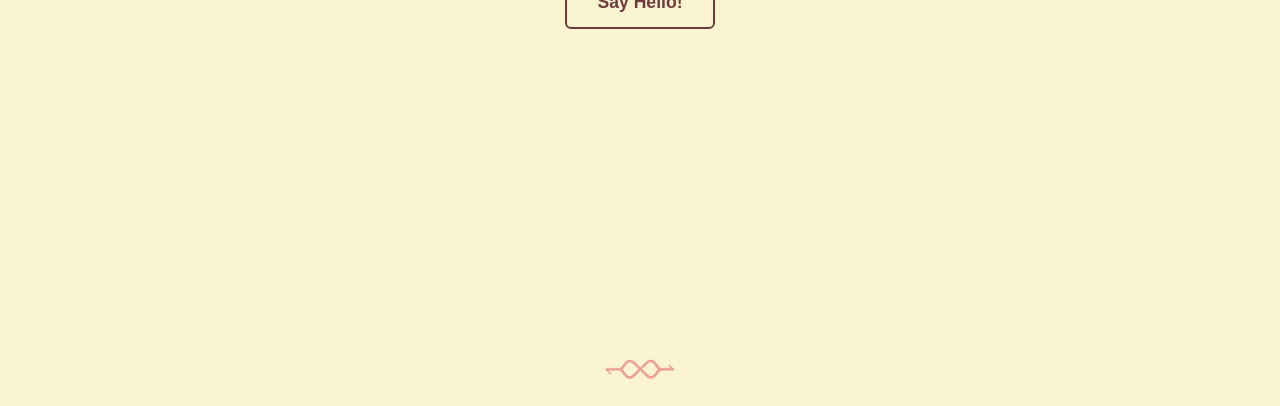
==== commit 2b742e2e: "Update index.html" ====
--- a/index.html
+++ b/index.html
@@ -226,13 +226,13 @@
 
             <div class="project-card">
                 <div class="project-info">
-                    <h3><a href="https://omnimistic.itch.io/milk-overdose" target="_blank">Grass M</a></h3>
+                    <h3><a href="https://omnimistic.itch.io/milk-overdose" target="_blank">Milk Overdose</a></h3>
                     <p class="project-tag">Action Adventure 2D Platformer</p>
                     <p class="project-desc">You play as a silly cat thirsty for some forbidden MILK!!.</p>
                 </div>
                 <div class="project-image">
                     <a href="https://omnimistic.itch.io/milk-overdose" target="_blank">
-                        <video autoplay loop muted playsinline title="Milk overdone thumbnail">
+                        <video autoplay loop muted playsinline title="Milk overdose thumbnail">
                             <source src="./src/projects/milk-overdose.mp4" type="video/mp4">
                         </video>
                     </a>
